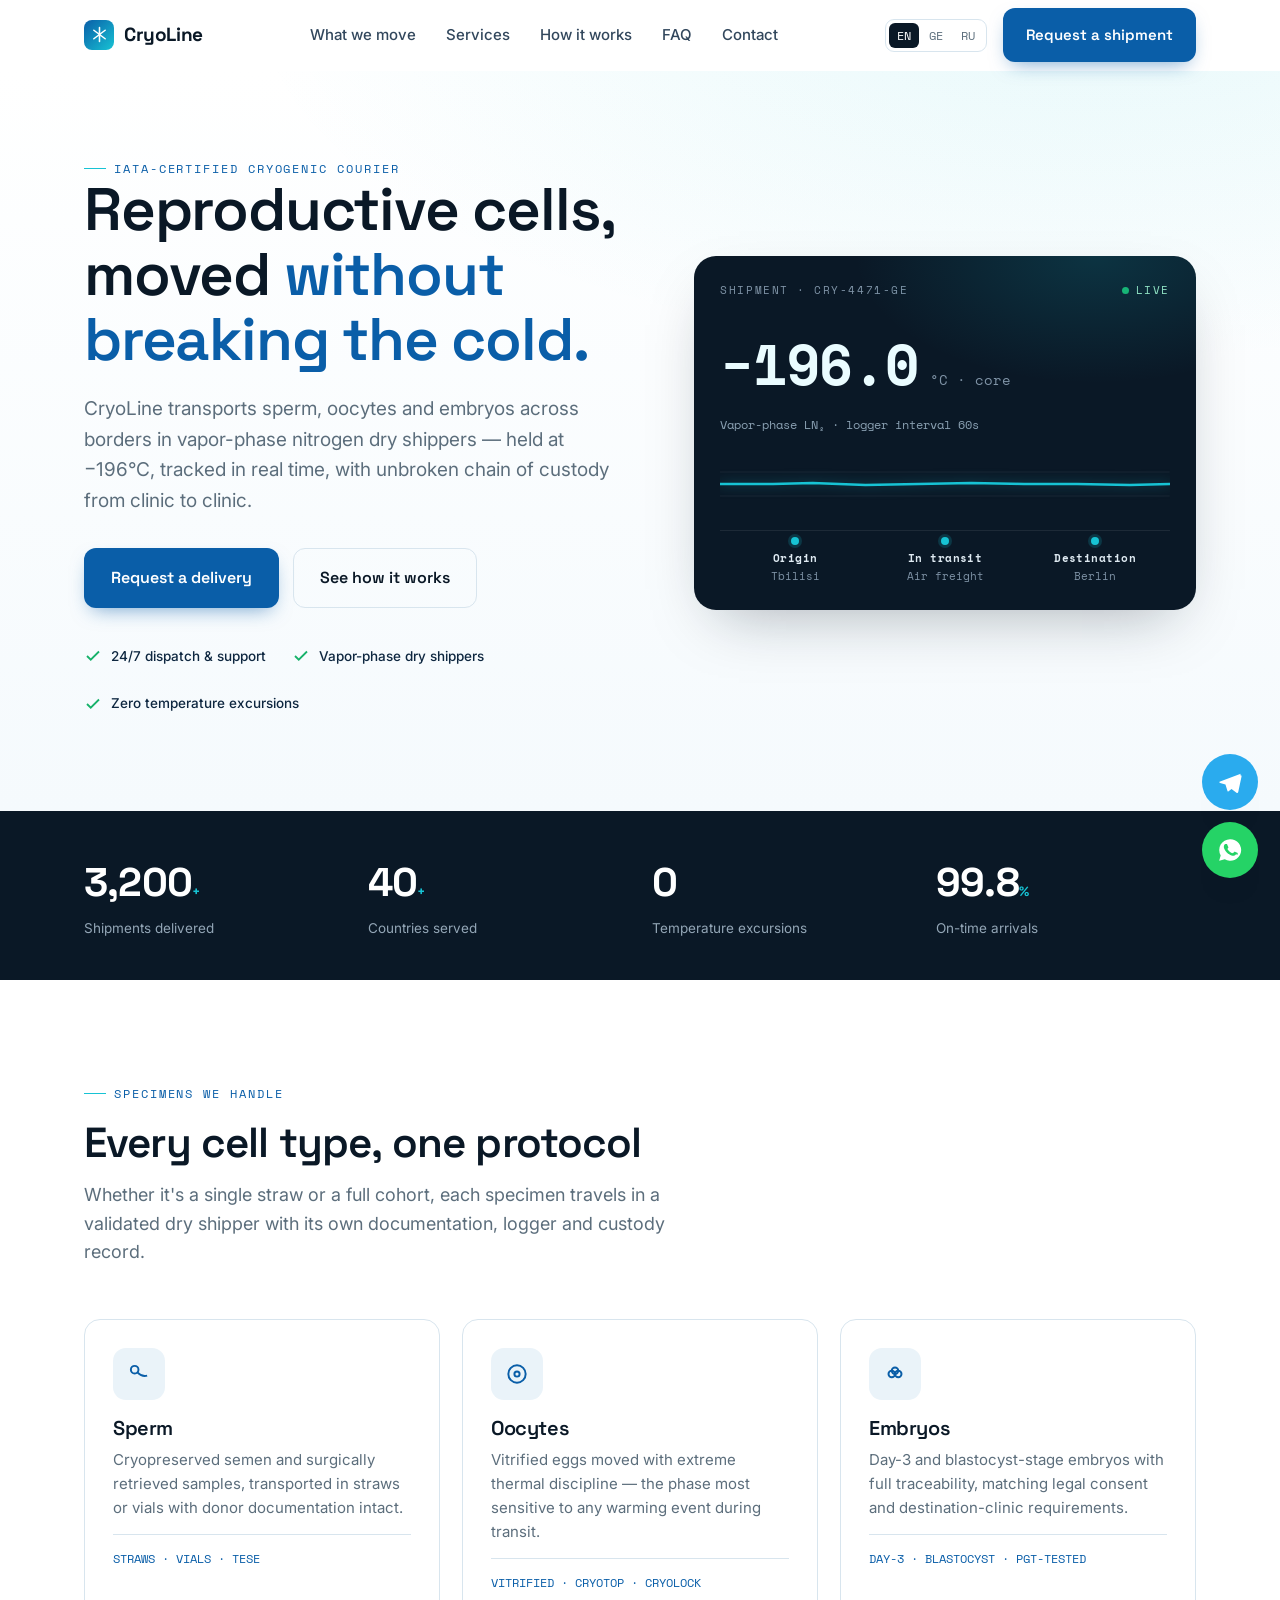
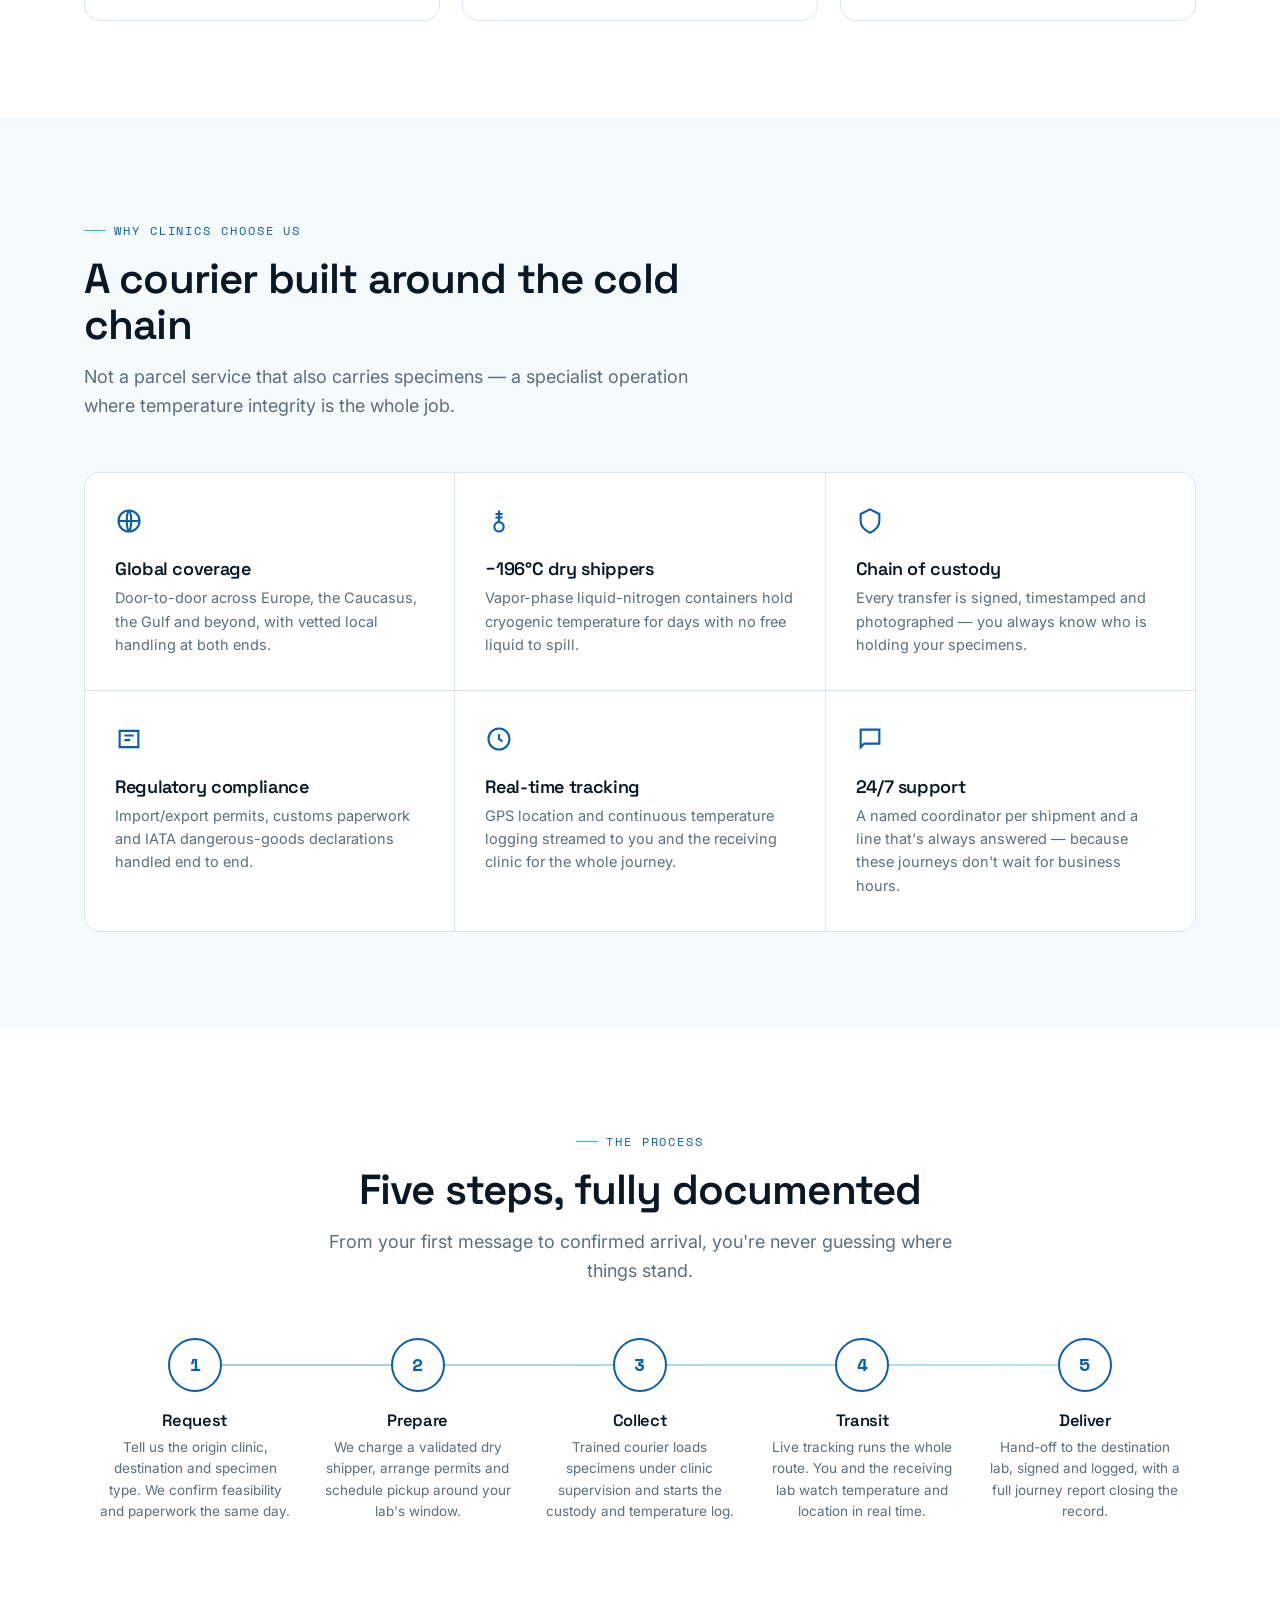
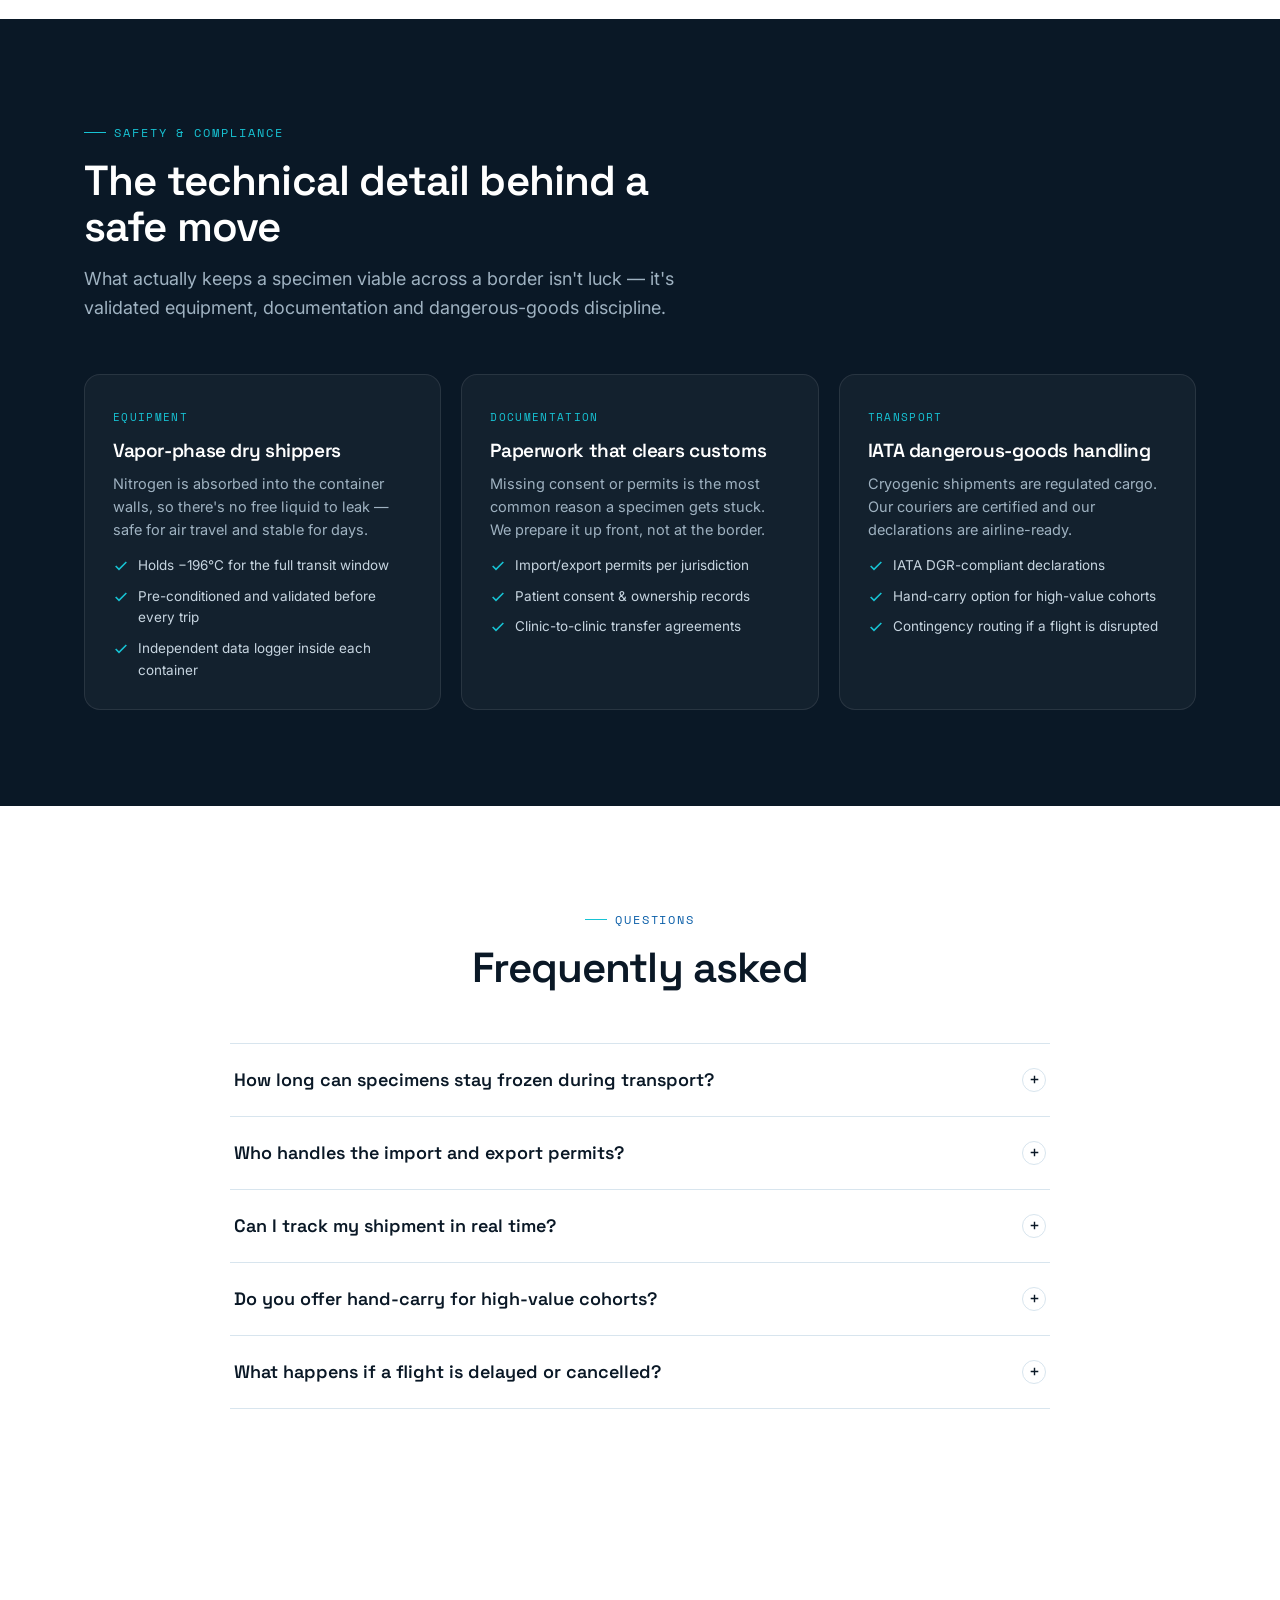
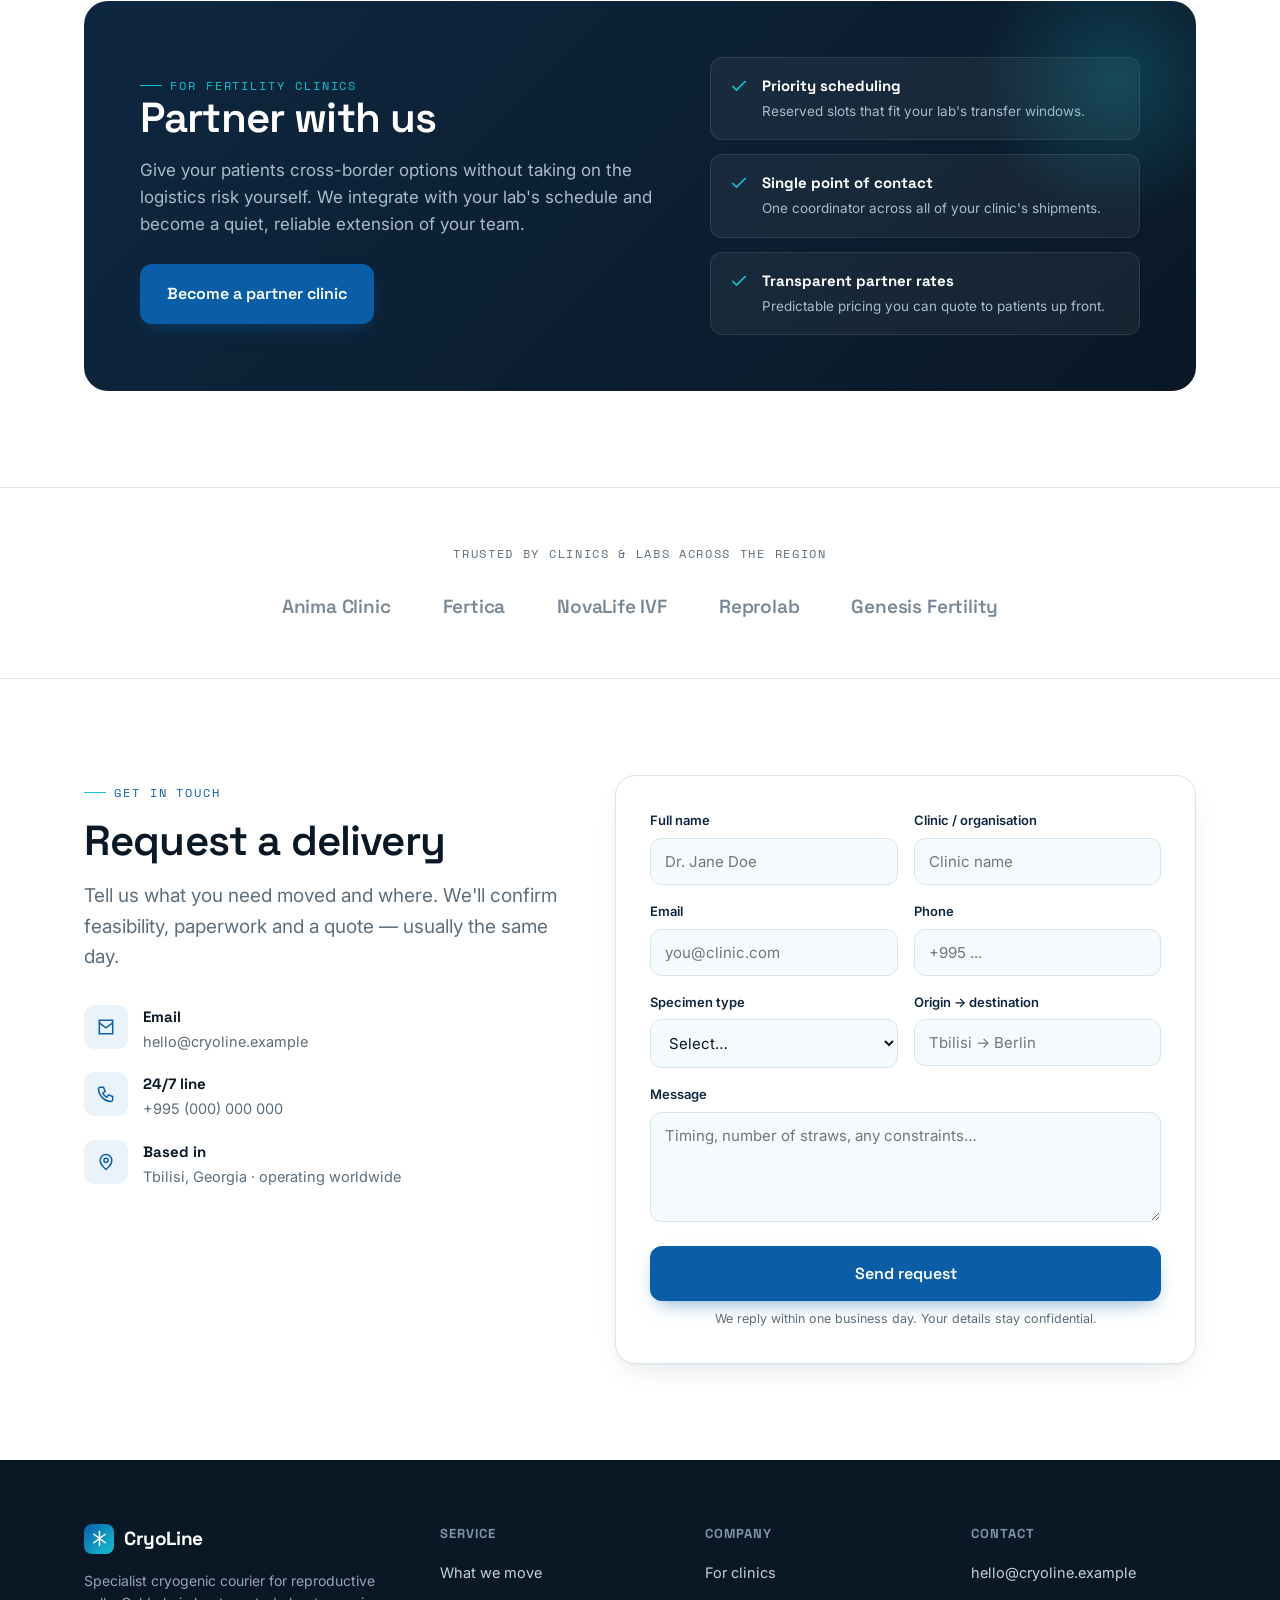
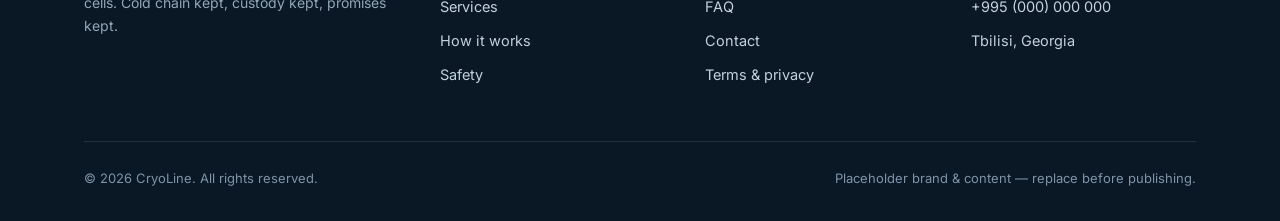
==== index.html @ e1365c73 "Initial commit — IVF Courier Web landing page" ====
<!DOCTYPE html>
<html lang="en">
<head>
<meta charset="UTF-8">
<meta name="viewport" content="width=device-width, initial-scale=1.0">
<title>CryoLine — Safe global transport of reproductive cells</title>
<meta name="description" content="Temperature-controlled, IATA-compliant courier for sperm, oocytes and embryos. −196°C dry shippers, full chain of custody, 24/7 support.">
<link rel="preconnect" href="https://fonts.googleapis.com">
<link rel="preconnect" href="https://fonts.gstatic.com" crossorigin>
<link href="https://fonts.googleapis.com/css2?family=Space+Grotesk:wght@400;500;600;700&family=Inter:wght@400;500;600&family=Space+Mono:wght@400;700&display=swap" rel="stylesheet">
<style>
  :root{
    --ink:#0A1826;
    --navy:#0E2740;
    --blue:#0A5EA8;
    --blue-600:#0a4f8f;
    --cyan:#17C3D4;
    --green:#17B26A;
    --ice:#EAF3F9;
    --ice-2:#F5FAFD;
    --line:#D8E5EE;
    --muted:#5C6E7C;
    --white:#ffffff;
    --shadow:0 1px 2px rgba(10,24,38,.04), 0 12px 32px -12px rgba(10,24,38,.14);
    --shadow-lg:0 24px 60px -24px rgba(10,24,38,.35);
    --r:16px;
    --maxw:1160px;
    --sans:'Inter',system-ui,-apple-system,sans-serif;
    --disp:'Space Grotesk',var(--sans);
    --mono:'Space Mono',ui-monospace,monospace;
  }
  *{box-sizing:border-box;margin:0;padding:0}
  html{scroll-behavior:smooth}
  @media (prefers-reduced-motion:reduce){html{scroll-behavior:auto}*{animation:none!important;transition:none!important}}
  body{font-family:var(--sans);color:var(--ink);background:var(--white);line-height:1.6;-webkit-font-smoothing:antialiased}
  a{color:inherit;text-decoration:none}
  img{max-width:100%;display:block}
  .wrap{max-width:var(--maxw);margin:0 auto;padding:0 24px}
  .section{padding:96px 0}
  .eyebrow{font-family:var(--mono);font-size:12px;letter-spacing:.16em;text-transform:uppercase;color:var(--blue);display:inline-flex;align-items:center;gap:8px}
  .eyebrow::before{content:"";width:22px;height:1px;background:var(--cyan)}
  h1,h2,h3{font-family:var(--disp);font-weight:600;line-height:1.08;letter-spacing:-.02em;color:var(--ink)}
  h2{font-size:clamp(28px,4vw,42px)}
  .lead{font-size:19px;color:var(--muted);max-width:56ch}
  .btn{display:inline-flex;align-items:center;gap:9px;font-family:var(--disp);font-weight:600;font-size:15px;padding:14px 22px;border-radius:12px;border:1px solid transparent;cursor:pointer;transition:transform .15s ease,box-shadow .2s ease,background .2s ease;white-space:nowrap}
  .btn:focus-visible{outline:3px solid var(--cyan);outline-offset:2px}
  .btn-primary{background:var(--blue);color:#fff;box-shadow:0 8px 20px -8px rgba(10,94,168,.6)}
  .btn-primary:hover{background:var(--blue-600);transform:translateY(-1px)}
  .btn-ghost{background:transparent;color:var(--ink);border-color:var(--line)}
  .btn-ghost:hover{border-color:var(--blue);color:var(--blue)}
  .btn-lg{padding:16px 26px;font-size:16px}

  /* NAV */
  header.nav{position:sticky;top:0;z-index:50;background:rgba(255,255,255,.72);backdrop-filter:blur(14px);border-bottom:1px solid transparent;transition:border-color .3s,box-shadow .3s}
  header.nav.scrolled{border-color:var(--line);box-shadow:0 6px 24px -18px rgba(10,24,38,.4)}
  .nav-inner{display:flex;align-items:center;justify-content:space-between;height:70px}
  .logo{display:flex;align-items:center;gap:10px;font-family:var(--disp);font-weight:700;font-size:19px;letter-spacing:-.02em}
  .logo .mark{width:30px;height:30px;border-radius:8px;background:linear-gradient(135deg,var(--blue),var(--cyan));display:grid;place-items:center;flex:none}
  .logo .mark svg{width:17px;height:17px}
  .nav-links{display:flex;align-items:center;gap:30px}
  .nav-links a{font-size:15px;font-weight:500;color:var(--navy);opacity:.85;transition:opacity .2s}
  .nav-links a:hover{opacity:1;color:var(--blue)}
  .nav-right{display:flex;align-items:center;gap:16px}
  .lang{display:flex;gap:2px;font-family:var(--mono);font-size:12px;border:1px solid var(--line);border-radius:9px;padding:3px;background:#fff}
  .lang button{font-family:var(--mono);font-size:12px;border:0;background:transparent;color:var(--muted);padding:4px 8px;border-radius:6px;cursor:pointer}
  .lang button.on{background:var(--ink);color:#fff}
  .burger{display:none;background:none;border:1px solid var(--line);border-radius:10px;width:42px;height:42px;cursor:pointer}
  .burger span{display:block;width:18px;height:2px;background:var(--ink);margin:3px auto;transition:.25s}

  /* HERO */
  .hero{position:relative;background:
      radial-gradient(120% 90% at 85% -10%, rgba(23,195,212,.10), transparent 55%),
      linear-gradient(180deg,#fff, var(--ice-2));overflow:hidden}
  .hero .wrap{display:grid;grid-template-columns:1.05fr .95fr;gap:56px;align-items:center;padding-top:80px;padding-bottom:96px}
  .hero h1{font-size:clamp(34px,5.2vw,60px)}
  .hero h1 em{font-style:normal;color:var(--blue);position:relative}
  .hero p.lead{margin-top:22px}
  .hero-cta{display:flex;gap:14px;margin-top:32px;flex-wrap:wrap}
  .trust{display:flex;gap:26px;margin-top:38px;flex-wrap:wrap}
  .trust .t{display:flex;align-items:center;gap:9px;font-size:13.5px;font-weight:500;color:var(--navy)}
  .trust .t svg{width:18px;height:18px;color:var(--green);flex:none}

  /* Instrument card (signature) */
  .instrument{background:var(--ink);border-radius:22px;padding:26px;color:#fff;box-shadow:var(--shadow-lg);position:relative;overflow:hidden}
  .instrument::after{content:"";position:absolute;inset:0;background:radial-gradient(80% 60% at 80% 0%,rgba(23,195,212,.16),transparent 60%);pointer-events:none}
  .inst-top{display:flex;justify-content:space-between;align-items:center;font-family:var(--mono);font-size:11px;letter-spacing:.14em;color:#7f93a6;text-transform:uppercase}
  .pill-live{display:inline-flex;align-items:center;gap:7px;color:#9fe9c4}
  .dot{width:7px;height:7px;border-radius:50%;background:var(--green);box-shadow:0 0 0 0 rgba(23,178,106,.6);animation:pulse 2s infinite}
  @keyframes pulse{0%{box-shadow:0 0 0 0 rgba(23,178,106,.55)}70%{box-shadow:0 0 0 9px rgba(23,178,106,0)}100%{box-shadow:0 0 0 0 rgba(23,178,106,0)}}
  .readout{margin:20px 0 6px;display:flex;align-items:baseline;gap:12px}
  .readout .temp{font-family:var(--mono);font-weight:700;font-size:clamp(38px,7vw,56px);letter-spacing:-.02em;color:#eafcff}
  .readout .unit{font-family:var(--mono);color:#7f93a6;font-size:14px}
  .inst-sub{font-family:var(--mono);font-size:12px;color:#8aa0b2}
  .chart{margin:18px 0 14px}
  .chart svg{width:100%;height:64px;display:block}
  .spark{fill:none;stroke:var(--cyan);stroke-width:2.5;stroke-linecap:round;stroke-linejoin:round;filter:drop-shadow(0 0 6px rgba(23,195,212,.5))}
  .spark-draw{stroke-dasharray:1000;stroke-dashoffset:1000;animation:draw 2.2s ease forwards .3s}
  @keyframes draw{to{stroke-dashoffset:0}}
  .waypts{display:flex;justify-content:space-between;border-top:1px solid rgba(255,255,255,.08);padding-top:16px;margin-top:4px}
  .waypts .wp{font-family:var(--mono);font-size:10.5px;color:#7f93a6;text-align:center;flex:1;position:relative}
  .waypts .wp b{display:block;color:#dfeaf2;font-size:11px;letter-spacing:.04em;margin-top:3px}
  .waypts .wp::before{content:"";position:absolute;top:-10px;left:50%;transform:translateX(-50%);width:8px;height:8px;border-radius:50%;background:var(--cyan);box-shadow:0 0 0 3px rgba(23,195,212,.18)}

  /* STATS strip */
  .stats{background:var(--ink);color:#fff}
  .stats .wrap{display:grid;grid-template-columns:repeat(4,1fr);gap:24px;padding:40px 24px}
  .stat b{font-family:var(--disp);font-size:clamp(28px,4vw,40px);font-weight:700;letter-spacing:-.02em;display:block}
  .stat b .u{color:var(--cyan)}
  .stat span{font-size:13.5px;color:#93a6b6}

  /* SECTION HEAD */
  .shead{max-width:640px;margin-bottom:52px}
  .shead h2{margin-top:16px}
  .shead p{margin-top:16px;color:var(--muted);font-size:18px}
  .center{margin-left:auto;margin-right:auto;text-align:center}

  /* WHAT WE MOVE */
  .move-grid{display:grid;grid-template-columns:repeat(3,1fr);gap:22px}
  .move-card{background:#fff;border:1px solid var(--line);border-radius:var(--r);padding:28px;transition:transform .2s,box-shadow .2s,border-color .2s}
  .move-card:hover{transform:translateY(-4px);box-shadow:var(--shadow);border-color:transparent}
  .move-card .ic{width:52px;height:52px;border-radius:13px;background:var(--ice);display:grid;place-items:center;margin-bottom:18px;color:var(--blue)}
  .move-card .ic svg{width:26px;height:26px}
  .move-card h3{font-size:20px;margin-bottom:8px}
  .move-card p{color:var(--muted);font-size:15px}
  .move-card .spec{font-family:var(--mono);font-size:12px;color:var(--blue);margin-top:14px;padding-top:14px;border-top:1px solid var(--line)}

  /* SERVICES */
  .services{background:var(--ice-2)}
  .svc-grid{display:grid;grid-template-columns:repeat(3,1fr);gap:1px;background:var(--line);border:1px solid var(--line);border-radius:var(--r);overflow:hidden}
  .svc{background:#fff;padding:34px 30px;transition:background .2s}
  .svc:hover{background:var(--ice-2)}
  .svc .ic{color:var(--blue);margin-bottom:16px}
  .svc .ic svg{width:28px;height:28px}
  .svc h3{font-size:18px;margin-bottom:8px}
  .svc p{color:var(--muted);font-size:14.5px}

  /* HOW IT WORKS */
  .steps{display:grid;grid-template-columns:repeat(5,1fr);gap:0;position:relative}
  .steps::before{content:"";position:absolute;top:26px;left:8%;right:8%;height:2px;background:linear-gradient(90deg,var(--blue),var(--cyan));opacity:.35}
  .step{position:relative;padding:0 14px;text-align:center}
  .step .num{width:54px;height:54px;border-radius:50%;background:#fff;border:2px solid var(--blue);color:var(--blue);font-family:var(--mono);font-weight:700;font-size:18px;display:grid;place-items:center;margin:0 auto 20px;position:relative;z-index:1}
  .step h3{font-size:16.5px;margin-bottom:7px}
  .step p{font-size:13.5px;color:var(--muted)}

  /* SAFETY (dark) */
  .safety{background:var(--ink);color:#fff}
  .safety .eyebrow{color:var(--cyan)}
  .safety .eyebrow::before{background:var(--cyan)}
  .safety h2{color:#fff}
  .safety .shead p{color:#9fb2c1}
  .safe-grid{display:grid;grid-template-columns:repeat(3,1fr);gap:20px;margin-top:8px}
  .safe-card{background:rgba(255,255,255,.04);border:1px solid rgba(255,255,255,.09);border-radius:var(--r);padding:28px}
  .safe-card .tag{font-family:var(--mono);font-size:11px;letter-spacing:.12em;color:var(--cyan);text-transform:uppercase}
  .safe-card h3{color:#fff;font-size:19px;margin:12px 0 10px}
  .safe-card p{color:#9fb2c1;font-size:14.5px}
  .safe-card ul{list-style:none;margin-top:14px;display:grid;gap:9px}
  .safe-card li{font-size:13.5px;color:#c7d5e0;display:flex;gap:9px;align-items:flex-start}
  .safe-card li svg{width:16px;height:16px;color:var(--cyan);flex:none;margin-top:3px}

  /* FAQ */
  .faq-list{max-width:820px;margin:0 auto;border-top:1px solid var(--line)}
  .faq-item{border-bottom:1px solid var(--line)}
  .faq-q{width:100%;text-align:left;background:none;border:0;cursor:pointer;padding:24px 4px;display:flex;justify-content:space-between;align-items:center;gap:20px;font-family:var(--disp);font-weight:600;font-size:18px;color:var(--ink)}
  .faq-q:focus-visible{outline:2px solid var(--cyan);outline-offset:2px;border-radius:6px}
  .faq-q .chev{flex:none;width:24px;height:24px;border-radius:50%;border:1px solid var(--line);display:grid;place-items:center;transition:transform .25s,background .2s,border-color .2s}
  .faq-item.open .chev{transform:rotate(45deg);background:var(--blue);border-color:var(--blue);color:#fff}
  .faq-q .chev svg{width:13px;height:13px}
  .faq-a{max-height:0;overflow:hidden;transition:max-height .3s ease}
  .faq-a p{padding:0 4px 24px;color:var(--muted);font-size:15.5px;max-width:70ch}

  /* PARTNER */
  .partner{background:linear-gradient(135deg,var(--navy),var(--ink));color:#fff;border-radius:24px;padding:56px;display:grid;grid-template-columns:1.1fr .9fr;gap:44px;align-items:center;position:relative;overflow:hidden}
  .partner::before{content:"";position:absolute;right:-60px;top:-60px;width:280px;height:280px;border-radius:50%;background:radial-gradient(circle,rgba(23,195,212,.22),transparent 70%)}
  .partner h2{color:#fff}
  .partner p{color:#a9bccb;margin-top:16px;font-size:17px}
  .partner-list{display:grid;gap:14px}
  .partner-list .pl{display:flex;gap:13px;align-items:flex-start;background:rgba(255,255,255,.05);border:1px solid rgba(255,255,255,.09);border-radius:12px;padding:16px 18px}
  .partner-list .pl svg{width:20px;height:20px;color:var(--cyan);flex:none;margin-top:2px}
  .partner-list .pl b{display:block;font-family:var(--disp);font-size:15px}
  .partner-list .pl span{font-size:13.5px;color:#a9bccb}

  /* LOGOS */
  .logos{padding:56px 0;border-top:1px solid var(--line);border-bottom:1px solid var(--line)}
  .logos p{text-align:center;font-family:var(--mono);font-size:12px;letter-spacing:.14em;text-transform:uppercase;color:var(--muted);margin-bottom:28px}
  .logo-row{display:flex;justify-content:center;align-items:center;gap:52px;flex-wrap:wrap;opacity:.55}
  .logo-row span{font-family:var(--disp);font-weight:600;font-size:19px;color:var(--navy);letter-spacing:-.01em}

  /* CONTACT */
  .contact-grid{display:grid;grid-template-columns:.9fr 1.1fr;gap:56px;align-items:start}
  .contact-info h2{margin:16px 0 18px}
  .contact-info .lead{margin-bottom:32px}
  .cinfo{display:grid;gap:18px}
  .cinfo .ci{display:flex;gap:15px;align-items:flex-start}
  .cinfo .ci .ic{width:44px;height:44px;border-radius:11px;background:var(--ice);display:grid;place-items:center;color:var(--blue);flex:none}
  .cinfo .ci .ic svg{width:20px;height:20px}
  .cinfo .ci b{font-family:var(--disp);font-size:15px;display:block}
  .cinfo .ci span{color:var(--muted);font-size:14.5px}
  form.card{background:#fff;border:1px solid var(--line);border-radius:20px;padding:34px;box-shadow:var(--shadow)}
  .frow{display:grid;grid-template-columns:1fr 1fr;gap:16px}
  .field{margin-bottom:16px}
  .field label{font-size:13px;font-weight:600;color:var(--navy);display:block;margin-bottom:7px}
  .field input,.field select,.field textarea{width:100%;font-family:var(--sans);font-size:15px;padding:13px 14px;border:1px solid var(--line);border-radius:11px;background:var(--ice-2);color:var(--ink);transition:border-color .2s,box-shadow .2s}
  .field input:focus,.field select:focus,.field textarea:focus{outline:none;border-color:var(--blue);box-shadow:0 0 0 3px rgba(10,94,168,.12);background:#fff}
  .field textarea{resize:vertical;min-height:110px}
  .form-note{font-size:12.5px;color:var(--muted);margin-top:8px;text-align:center}
  .form-ok{display:none;text-align:center;padding:16px;background:rgba(23,178,106,.08);border:1px solid rgba(23,178,106,.3);border-radius:12px;color:#0f7a48;font-weight:500;font-size:14.5px;margin-top:8px}

  /* FOOTER */
  footer{background:var(--ink);color:#fff;padding:64px 0 32px}
  .foot-top{display:grid;grid-template-columns:1.4fr 1fr 1fr 1fr;gap:40px;padding-bottom:44px;border-bottom:1px solid rgba(255,255,255,.1)}
  .foot-brand .logo{color:#fff;margin-bottom:16px}
  .foot-brand p{color:#93a6b6;font-size:14px;max-width:34ch}
  .foot-col h4{font-family:var(--disp);font-size:13px;letter-spacing:.08em;text-transform:uppercase;color:#7f93a6;margin-bottom:16px}
  .foot-col a{display:block;color:#c2d1dc;font-size:14.5px;margin-bottom:11px;transition:color .2s}
  .foot-col a:hover{color:var(--cyan)}
  .foot-bot{display:flex;justify-content:space-between;align-items:center;padding-top:26px;font-size:13px;color:#7f93a6;flex-wrap:wrap;gap:12px}

  /* FLOAT CHAT */
  .float-chat{position:fixed;right:22px;bottom:22px;z-index:60;display:flex;flex-direction:column;gap:12px;align-items:flex-end}
  .fc-btn{width:56px;height:56px;border-radius:50%;display:grid;place-items:center;box-shadow:var(--shadow-lg);cursor:pointer;border:0;transition:transform .2s}
  .fc-btn:hover{transform:scale(1.08)}
  .fc-btn svg{width:26px;height:26px;color:#fff}
  .fc-wa{background:#25D366}
  .fc-tg{background:#2AABEE}

  /* reveal */
  .reveal{opacity:0;transform:translateY(22px);transition:opacity .6s ease,transform .6s ease}
  .reveal.in{opacity:1;transform:none}

  /* RESPONSIVE */
  @media(max-width:960px){
    .hero .wrap{grid-template-columns:1fr;gap:40px;padding-top:56px}
    .instrument{max-width:460px}
    .stats .wrap{grid-template-columns:1fr 1fr;gap:32px 20px}
    .move-grid,.svc-grid{grid-template-columns:1fr 1fr}
    .steps{grid-template-columns:1fr 1fr;gap:36px 20px}
    .steps::before{display:none}
    .safe-grid{grid-template-columns:1fr}
    .partner{grid-template-columns:1fr;padding:40px 30px}
    .contact-grid{grid-template-columns:1fr;gap:40px}
    .foot-top{grid-template-columns:1fr 1fr;gap:32px}
  }
  @media(max-width:640px){
    .section{padding:64px 0}
    .nav-links{display:none}
    .nav-right .lang{display:none}
    .burger{display:block}
    .nav-links.mobile-open{display:flex;position:absolute;top:70px;left:0;right:0;flex-direction:column;background:#fff;padding:20px 24px;gap:18px;border-bottom:1px solid var(--line);box-shadow:var(--shadow)}
    .move-grid,.svc-grid,.steps{grid-template-columns:1fr}
    .svc-grid{gap:1px}
    .frow{grid-template-columns:1fr}
    .foot-top{grid-template-columns:1fr}
    .partner{padding:32px 22px}
  }
</style>
</head>
<body>

<!-- NAV -->
<header class="nav" id="nav">
  <div class="wrap nav-inner">
    <a href="#" class="logo">
      <span class="mark"><svg viewBox="0 0 24 24" fill="none" stroke="#fff" stroke-width="2.2" stroke-linecap="round"><path d="M12 2v20M4 6l16 12M20 6L4 18"/></svg></span>
      CryoLine
    </a>
    <nav class="nav-links" id="navlinks">
      <a href="#move">What we move</a>
      <a href="#services">Services</a>
      <a href="#how">How it works</a>
      <a href="#faq">FAQ</a>
      <a href="#contact">Contact</a>
    </nav>
    <div class="nav-right">
      <div class="lang">
        <button class="on">EN</button><button>GE</button><button>RU</button>
      </div>
      <a href="#contact" class="btn btn-primary">Request a shipment</a>
      <button class="burger" id="burger" aria-label="Menu"><span></span><span></span><span></span></button>
    </div>
  </div>
</header>

<!-- HERO -->
<section class="hero">
  <div class="wrap">
    <div class="hero-copy">
      <span class="eyebrow">IATA-certified cryogenic courier</span>
      <h1>Reproductive cells, moved <em>without breaking the cold.</em></h1>
      <p class="lead">CryoLine transports sperm, oocytes and embryos across borders in vapor-phase nitrogen dry shippers — held at −196°C, tracked in real time, with unbroken chain of custody from clinic to clinic.</p>
      <div class="hero-cta">
        <a href="#contact" class="btn btn-primary btn-lg">Request a delivery</a>
        <a href="#how" class="btn btn-ghost btn-lg">See how it works</a>
      </div>
      <div class="trust">
        <div class="t"><svg viewBox="0 0 24 24" fill="none" stroke="currentColor" stroke-width="2.4"><path d="M20 6 9 17l-5-5"/></svg> 24/7 dispatch &amp; support</div>
        <div class="t"><svg viewBox="0 0 24 24" fill="none" stroke="currentColor" stroke-width="2.4"><path d="M20 6 9 17l-5-5"/></svg> Vapor-phase dry shippers</div>
        <div class="t"><svg viewBox="0 0 24 24" fill="none" stroke="currentColor" stroke-width="2.4"><path d="M20 6 9 17l-5-5"/></svg> Zero temperature excursions</div>
      </div>
    </div>

    <!-- SIGNATURE: live temperature instrument -->
    <div class="instrument" aria-label="Live shipment temperature readout">
      <div class="inst-top">
        <span>Shipment&nbsp;·&nbsp;CRY-4471-GE</span>
        <span class="pill-live"><span class="dot"></span>LIVE</span>
      </div>
      <div class="readout">
        <span class="temp">−196.0</span><span class="unit">°C · core</span>
      </div>
      <div class="inst-sub">Vapor-phase LN₂ · logger interval 60s</div>
      <div class="chart">
        <svg viewBox="0 0 340 64" preserveAspectRatio="none" aria-hidden="true">
          <line x1="0" y1="20" x2="340" y2="20" stroke="rgba(255,255,255,.06)"/>
          <line x1="0" y1="44" x2="340" y2="44" stroke="rgba(255,255,255,.06)"/>
          <path class="spark spark-draw" d="M0,32 L40,32 L70,31 L110,33 L150,32 L190,31 L230,32 L270,32 L310,33 L340,32"/>
        </svg>
      </div>
      <div class="waypts">
        <div class="wp"><b>Origin</b>Tbilisi</div>
        <div class="wp"><b>In transit</b>Air freight</div>
        <div class="wp"><b>Destination</b>Berlin</div>
      </div>
    </div>
  </div>
</section>

<!-- STATS -->
<section class="stats">
  <div class="wrap">
    <div class="stat"><b>3,200<span class="u">+</span></b><span>Shipments delivered</span></div>
    <div class="stat"><b>40<span class="u">+</span></b><span>Countries served</span></div>
    <div class="stat"><b>0</b><span>Temperature excursions</span></div>
    <div class="stat"><b>99.8<span class="u">%</span></b><span>On-time arrivals</span></div>
  </div>
</section>

<!-- WHAT WE MOVE -->
<section class="section" id="move">
  <div class="wrap">
    <div class="shead reveal">
      <span class="eyebrow">Specimens we handle</span>
      <h2>Every cell type, one protocol</h2>
      <p>Whether it's a single straw or a full cohort, each specimen travels in a validated dry shipper with its own documentation, logger and custody record.</p>
    </div>
    <div class="move-grid">
      <div class="move-card reveal">
        <div class="ic"><svg viewBox="0 0 24 24" fill="none" stroke="currentColor" stroke-width="1.8"><circle cx="8" cy="8" r="3.5"/><path d="M10.5 10.5c3 3 6 4 9 3"/></svg></div>
        <h3>Sperm</h3>
        <p>Cryopreserved semen and surgically retrieved samples, transported in straws or vials with donor documentation intact.</p>
        <div class="spec">STRAWS · VIALS · TESE</div>
      </div>
      <div class="move-card reveal">
        <div class="ic"><svg viewBox="0 0 24 24" fill="none" stroke="currentColor" stroke-width="1.8"><circle cx="12" cy="12" r="8"/><circle cx="12" cy="12" r="2.4"/></svg></div>
        <h3>Oocytes</h3>
        <p>Vitrified eggs moved with extreme thermal discipline — the phase most sensitive to any warming event during transit.</p>
        <div class="spec">VITRIFIED · CRYOTOP · CRYOLOCK</div>
      </div>
      <div class="move-card reveal">
        <div class="ic"><svg viewBox="0 0 24 24" fill="none" stroke="currentColor" stroke-width="1.8"><circle cx="9" cy="12" r="3"/><circle cx="15" cy="12" r="3"/><circle cx="12" cy="9" r="3"/></svg></div>
        <h3>Embryos</h3>
        <p>Day-3 and blastocyst-stage embryos with full traceability, matching legal consent and destination-clinic requirements.</p>
        <div class="spec">DAY-3 · BLASTOCYST · PGT-TESTED</div>
      </div>
    </div>
  </div>
</section>

<!-- SERVICES -->
<section class="section services" id="services">
  <div class="wrap">
    <div class="shead reveal">
      <span class="eyebrow">Why clinics choose us</span>
      <h2>A courier built around the cold chain</h2>
      <p>Not a parcel service that also carries specimens — a specialist operation where temperature integrity is the whole job.</p>
    </div>
    <div class="svc-grid">
      <div class="svc reveal">
        <div class="ic"><svg viewBox="0 0 24 24" fill="none" stroke="currentColor" stroke-width="1.8"><circle cx="12" cy="12" r="9"/><path d="M3 12h18M12 3c2.5 2.5 2.5 15 0 18M12 3c-2.5 2.5-2.5 15 0 18"/></svg></div>
        <h3>Global coverage</h3>
        <p>Door-to-door across Europe, the Caucasus, the Gulf and beyond, with vetted local handling at both ends.</p>
      </div>
      <div class="svc reveal">
        <div class="ic"><svg viewBox="0 0 24 24" fill="none" stroke="currentColor" stroke-width="1.8"><path d="M12 3v10"/><circle cx="12" cy="17" r="4"/><path d="M9 6h6M9 9h6"/></svg></div>
        <h3>−196°C dry shippers</h3>
        <p>Vapor-phase liquid-nitrogen containers hold cryogenic temperature for days with no free liquid to spill.</p>
      </div>
      <div class="svc reveal">
        <div class="ic"><svg viewBox="0 0 24 24" fill="none" stroke="currentColor" stroke-width="1.8"><path d="M12 2 4 6v6c0 5 3.5 8 8 10 4.5-2 8-5 8-10V6z"/></svg></div>
        <h3>Chain of custody</h3>
        <p>Every transfer is signed, timestamped and photographed — you always know who is holding your specimens.</p>
      </div>
      <div class="svc reveal">
        <div class="ic"><svg viewBox="0 0 24 24" fill="none" stroke="currentColor" stroke-width="1.8"><path d="M4 5h16v14H4z"/><path d="M8 9h8M8 13h5"/></svg></div>
        <h3>Regulatory compliance</h3>
        <p>Import/export permits, customs paperwork and IATA dangerous-goods declarations handled end to end.</p>
      </div>
      <div class="svc reveal">
        <div class="ic"><svg viewBox="0 0 24 24" fill="none" stroke="currentColor" stroke-width="1.8"><path d="M12 8v4l3 2"/><circle cx="12" cy="12" r="9"/></svg></div>
        <h3>Real-time tracking</h3>
        <p>GPS location and continuous temperature logging streamed to you and the receiving clinic for the whole journey.</p>
      </div>
      <div class="svc reveal">
        <div class="ic"><svg viewBox="0 0 24 24" fill="none" stroke="currentColor" stroke-width="1.8"><path d="M4 4h16v12H7l-3 3z"/><path d="M8 10h.01M12 10h.01M16 10h.01"/></svg></div>
        <h3>24/7 support</h3>
        <p>A named coordinator per shipment and a line that's always answered — because these journeys don't wait for business hours.</p>
      </div>
    </div>
  </div>
</section>

<!-- HOW IT WORKS -->
<section class="section" id="how">
  <div class="wrap">
    <div class="shead center reveal">
      <span class="eyebrow">The process</span>
      <h2>Five steps, fully documented</h2>
      <p style="margin-left:auto;margin-right:auto">From your first message to confirmed arrival, you're never guessing where things stand.</p>
    </div>
    <div class="steps">
      <div class="step reveal"><div class="num">1</div><h3>Request</h3><p>Tell us the origin clinic, destination and specimen type. We confirm feasibility and paperwork the same day.</p></div>
      <div class="step reveal"><div class="num">2</div><h3>Prepare</h3><p>We charge a validated dry shipper, arrange permits and schedule pickup around your lab's window.</p></div>
      <div class="step reveal"><div class="num">3</div><h3>Collect</h3><p>Trained courier loads specimens under clinic supervision and starts the custody and temperature log.</p></div>
      <div class="step reveal"><div class="num">4</div><h3>Transit</h3><p>Live tracking runs the whole route. You and the receiving lab watch temperature and location in real time.</p></div>
      <div class="step reveal"><div class="num">5</div><h3>Deliver</h3><p>Hand-off to the destination lab, signed and logged, with a full journey report closing the record.</p></div>
    </div>
  </div>
</section>

<!-- SAFETY (dark) -->
<section class="section safety" id="safety">
  <div class="wrap">
    <div class="shead reveal">
      <span class="eyebrow">Safety &amp; compliance</span>
      <h2>The technical detail behind a safe move</h2>
      <p>What actually keeps a specimen viable across a border isn't luck — it's validated equipment, documentation and dangerous-goods discipline.</p>
    </div>
    <div class="safe-grid">
      <div class="safe-card reveal">
        <span class="tag">Equipment</span>
        <h3>Vapor-phase dry shippers</h3>
        <p>Nitrogen is absorbed into the container walls, so there's no free liquid to leak — safe for air travel and stable for days.</p>
        <ul>
          <li><svg viewBox="0 0 24 24" fill="none" stroke="currentColor" stroke-width="2.4"><path d="M20 6 9 17l-5-5"/></svg>Holds −196°C for the full transit window</li>
          <li><svg viewBox="0 0 24 24" fill="none" stroke="currentColor" stroke-width="2.4"><path d="M20 6 9 17l-5-5"/></svg>Pre-conditioned and validated before every trip</li>
          <li><svg viewBox="0 0 24 24" fill="none" stroke="currentColor" stroke-width="2.4"><path d="M20 6 9 17l-5-5"/></svg>Independent data logger inside each container</li>
        </ul>
      </div>
      <div class="safe-card reveal">
        <span class="tag">Documentation</span>
        <h3>Paperwork that clears customs</h3>
        <p>Missing consent or permits is the most common reason a specimen gets stuck. We prepare it up front, not at the border.</p>
        <ul>
          <li><svg viewBox="0 0 24 24" fill="none" stroke="currentColor" stroke-width="2.4"><path d="M20 6 9 17l-5-5"/></svg>Import/export permits per jurisdiction</li>
          <li><svg viewBox="0 0 24 24" fill="none" stroke="currentColor" stroke-width="2.4"><path d="M20 6 9 17l-5-5"/></svg>Patient consent &amp; ownership records</li>
          <li><svg viewBox="0 0 24 24" fill="none" stroke="currentColor" stroke-width="2.4"><path d="M20 6 9 17l-5-5"/></svg>Clinic-to-clinic transfer agreements</li>
        </ul>
      </div>
      <div class="safe-card reveal">
        <span class="tag">Transport</span>
        <h3>IATA dangerous-goods handling</h3>
        <p>Cryogenic shipments are regulated cargo. Our couriers are certified and our declarations are airline-ready.</p>
        <ul>
          <li><svg viewBox="0 0 24 24" fill="none" stroke="currentColor" stroke-width="2.4"><path d="M20 6 9 17l-5-5"/></svg>IATA DGR-compliant declarations</li>
          <li><svg viewBox="0 0 24 24" fill="none" stroke="currentColor" stroke-width="2.4"><path d="M20 6 9 17l-5-5"/></svg>Hand-carry option for high-value cohorts</li>
          <li><svg viewBox="0 0 24 24" fill="none" stroke="currentColor" stroke-width="2.4"><path d="M20 6 9 17l-5-5"/></svg>Contingency routing if a flight is disrupted</li>
        </ul>
      </div>
    </div>
  </div>
</section>

<!-- FAQ -->
<section class="section" id="faq">
  <div class="wrap">
    <div class="shead center reveal">
      <span class="eyebrow">Questions</span>
      <h2>Frequently asked</h2>
    </div>
    <div class="faq-list">
      <div class="faq-item">
        <button class="faq-q" aria-expanded="false">How long can specimens stay frozen during transport?<span class="chev"><svg viewBox="0 0 24 24" fill="none" stroke="currentColor" stroke-width="2.6"><path d="M12 5v14M5 12h14"/></svg></span></button>
        <div class="faq-a"><p>Our validated dry shippers hold −196°C for several days of static hold time — far longer than any normal door-to-door route needs. Each container is charged and tested before dispatch, and a logger confirms the temperature never rose.</p></div>
      </div>
      <div class="faq-item">
        <button class="faq-q" aria-expanded="false">Who handles the import and export permits?<span class="chev"><svg viewBox="0 0 24 24" fill="none" stroke="currentColor" stroke-width="2.6"><path d="M12 5v14M5 12h14"/></svg></span></button>
        <div class="faq-a"><p>We do. Once you share the origin and destination clinics, we identify what each jurisdiction requires and prepare the permits, customs paperwork and IATA declarations. You supply patient consent and ownership documents; we assemble the rest.</p></div>
      </div>
      <div class="faq-item">
        <button class="faq-q" aria-expanded="false">Can I track my shipment in real time?<span class="chev"><svg viewBox="0 0 24 24" fill="none" stroke="currentColor" stroke-width="2.6"><path d="M12 5v14M5 12h14"/></svg></span></button>
        <div class="faq-a"><p>Yes. Every shipment streams GPS location and continuous temperature data to you and the receiving clinic. You'll also get a named coordinator and a full journey report on delivery.</p></div>
      </div>
      <div class="faq-item">
        <button class="faq-q" aria-expanded="false">Do you offer hand-carry for high-value cohorts?<span class="chev"><svg viewBox="0 0 24 24" fill="none" stroke="currentColor" stroke-width="2.6"><path d="M12 5v14M5 12h14"/></svg></span></button>
        <div class="faq-a"><p>For irreplaceable specimens, a certified courier can accompany the shipper cabin-side for the entire journey, keeping it under direct supervision from pickup to hand-off.</p></div>
      </div>
      <div class="faq-item">
        <button class="faq-q" aria-expanded="false">What happens if a flight is delayed or cancelled?<span class="chev"><svg viewBox="0 0 24 24" fill="none" stroke="currentColor" stroke-width="2.6"><path d="M12 5v14M5 12h14"/></svg></span></button>
        <div class="faq-a"><p>The dry shipper's hold time gives a wide safety margin, and our coordinators actively re-route around disruptions. If needed, we recharge or swap the container before the hold window is at risk — you're informed at every step.</p></div>
      </div>
    </div>
  </div>
</section>

<!-- PARTNER -->
<section class="section" id="partner">
  <div class="wrap">
    <div class="partner reveal">
      <div>
        <span class="eyebrow" style="color:var(--cyan)">For fertility clinics</span>
        <h2>Partner with us</h2>
        <p>Give your patients cross-border options without taking on the logistics risk yourself. We integrate with your lab's schedule and become a quiet, reliable extension of your team.</p>
        <a href="#contact" class="btn btn-primary btn-lg" style="margin-top:26px">Become a partner clinic</a>
      </div>
      <div class="partner-list">
        <div class="pl"><svg viewBox="0 0 24 24" fill="none" stroke="currentColor" stroke-width="2"><path d="M20 6 9 17l-5-5"/></svg><div><b>Priority scheduling</b><span>Reserved slots that fit your lab's transfer windows.</span></div></div>
        <div class="pl"><svg viewBox="0 0 24 24" fill="none" stroke="currentColor" stroke-width="2"><path d="M20 6 9 17l-5-5"/></svg><div><b>Single point of contact</b><span>One coordinator across all of your clinic's shipments.</span></div></div>
        <div class="pl"><svg viewBox="0 0 24 24" fill="none" stroke="currentColor" stroke-width="2"><path d="M20 6 9 17l-5-5"/></svg><div><b>Transparent partner rates</b><span>Predictable pricing you can quote to patients up front.</span></div></div>
      </div>
    </div>
  </div>
</section>

<!-- LOGOS -->
<section class="logos">
  <div class="wrap">
    <p>Trusted by clinics &amp; labs across the region</p>
    <div class="logo-row">
      <span>Anima Clinic</span><span>Fertica</span><span>NovaLife IVF</span><span>Reprolab</span><span>Genesis Fertility</span>
    </div>
  </div>
</section>

<!-- CONTACT -->
<section class="section" id="contact">
  <div class="wrap contact-grid">
    <div class="contact-info reveal">
      <span class="eyebrow">Get in touch</span>
      <h2>Request a delivery</h2>
      <p class="lead">Tell us what you need moved and where. We'll confirm feasibility, paperwork and a quote — usually the same day.</p>
      <div class="cinfo">
        <div class="ci"><div class="ic"><svg viewBox="0 0 24 24" fill="none" stroke="currentColor" stroke-width="1.8"><path d="M4 4h16v16H4z"/><path d="m4 7 8 6 8-6"/></svg></div><div><b>Email</b><span>hello@cryoline.example</span></div></div>
        <div class="ci"><div class="ic"><svg viewBox="0 0 24 24" fill="none" stroke="currentColor" stroke-width="1.8"><path d="M5 4h4l2 5-3 2a12 12 0 0 0 5 5l2-3 5 2v4a2 2 0 0 1-2 2A16 16 0 0 1 3 6a2 2 0 0 1 2-2z"/></svg></div><div><b>24/7 line</b><span>+995 (000) 000 000</span></div></div>
        <div class="ci"><div class="ic"><svg viewBox="0 0 24 24" fill="none" stroke="currentColor" stroke-width="1.8"><path d="M12 21s-7-6-7-11a7 7 0 0 1 14 0c0 5-7 11-7 11z"/><circle cx="12" cy="10" r="2.5"/></svg></div><div><b>Based in</b><span>Tbilisi, Georgia · operating worldwide</span></div></div>
      </div>
    </div>

    <form class="card reveal" id="leadForm" novalidate>
      <div class="frow">
        <div class="field"><label for="name">Full name</label><input id="name" name="name" type="text" placeholder="Dr. Jane Doe" required></div>
        <div class="field"><label for="clinic">Clinic / organisation</label><input id="clinic" name="clinic" type="text" placeholder="Clinic name"></div>
      </div>
      <div class="frow">
        <div class="field"><label for="email">Email</label><input id="email" name="email" type="email" placeholder="you@clinic.com" required></div>
        <div class="field"><label for="phone">Phone</label><input id="phone" name="phone" type="tel" placeholder="+995 ..."></div>
      </div>
      <div class="frow">
        <div class="field"><label for="spec">Specimen type</label>
          <select id="spec" name="spec"><option value="">Select…</option><option>Sperm</option><option>Oocytes</option><option>Embryos</option><option>Multiple / other</option></select>
        </div>
        <div class="field"><label for="route">Origin → destination</label><input id="route" name="route" type="text" placeholder="Tbilisi → Berlin"></div>
      </div>
      <div class="field"><label for="msg">Message</label><textarea id="msg" name="msg" placeholder="Timing, number of straws, any constraints…"></textarea></div>
      <button type="submit" class="btn btn-primary btn-lg" style="width:100%;justify-content:center">Send request</button>
      <p class="form-note">We reply within one business day. Your details stay confidential.</p>
      <div class="form-ok" id="formOk">Thanks — your request is in. We'll be in touch within one business day.</div>
    </form>
  </div>
</section>

<!-- FOOTER -->
<footer>
  <div class="wrap">
    <div class="foot-top">
      <div class="foot-brand">
        <a href="#" class="logo"><span class="mark"><svg viewBox="0 0 24 24" fill="none" stroke="#fff" stroke-width="2.2" stroke-linecap="round"><path d="M12 2v20M4 6l16 12M20 6L4 18"/></svg></span>CryoLine</a>
        <p>Specialist cryogenic courier for reproductive cells. Cold chain kept, custody kept, promises kept.</p>
      </div>
      <div class="foot-col">
        <h4>Service</h4>
        <a href="#move">What we move</a><a href="#services">Services</a><a href="#how">How it works</a><a href="#safety">Safety</a>
      </div>
      <div class="foot-col">
        <h4>Company</h4>
        <a href="#partner">For clinics</a><a href="#faq">FAQ</a><a href="#contact">Contact</a><a href="#">Terms &amp; privacy</a>
      </div>
      <div class="foot-col">
        <h4>Contact</h4>
        <a href="mailto:hello@cryoline.example">hello@cryoline.example</a><a href="#">+995 (000) 000 000</a><a href="#">Tbilisi, Georgia</a>
      </div>
    </div>
    <div class="foot-bot">
      <span>© 2026 CryoLine. All rights reserved.</span>
      <span>Placeholder brand &amp; content — replace before publishing.</span>
    </div>
  </div>
</footer>

<!-- FLOAT CHAT -->
<div class="float-chat">
  <button class="fc-btn fc-tg" aria-label="Chat on Telegram"><svg viewBox="0 0 24 24" fill="currentColor"><path d="M21.9 4.3 2.9 11.6c-1.1.4-1.1 1 0 1.3l4.9 1.5 1.9 5.9c.2.6.5.7 1 .3l2.7-2.1 4.6 3.4c.8.4 1.4.2 1.6-.7l3-14c.3-1.1-.4-1.6-1.2-1.2z"/></svg></button>
  <button class="fc-btn fc-wa" aria-label="Chat on WhatsApp"><svg viewBox="0 0 24 24" fill="currentColor"><path d="M12 2a10 10 0 0 0-8.6 15L2 22l5.2-1.4A10 10 0 1 0 12 2zm5.5 14c-.2.6-1.3 1.2-1.8 1.2-.5.1-1 .2-3.4-.7-2.9-1.2-4.7-4.1-4.8-4.3-.2-.2-1.2-1.6-1.2-3s.7-2.1 1-2.4c.3-.3.6-.3.8-.3h.6c.2 0 .5-.1.7.5l1 2.3c.1.2.1.4 0 .6l-.5.6c-.2.2-.3.4-.1.7.2.3.9 1.5 2 2.4 1.4 1.2 2.5 1.3 2.8 1.3.2 0 .4-.1.6-.3l.7-.9c.2-.2.4-.2.6-.1l2.2 1c.2.1.4.2.4.3.1.2.1.9-.1 1.5z"/></svg></button>
</div>

<script>
(function(){
  // sticky nav shadow
  var nav=document.getElementById('nav');
  var onScroll=function(){nav.classList.toggle('scrolled',window.scrollY>8);};
  onScroll();window.addEventListener('scroll',onScroll,{passive:true});

  // mobile menu
  var burger=document.getElementById('burger'),links=document.getElementById('navlinks');
  burger&&burger.addEventListener('click',function(){links.classList.toggle('mobile-open');});
  links&&links.querySelectorAll('a').forEach(function(a){a.addEventListener('click',function(){links.classList.remove('mobile-open');});});

  // language switch (visual only)
  document.querySelectorAll('.lang button').forEach(function(b){
    b.addEventListener('click',function(){
      this.parentNode.querySelectorAll('button').forEach(function(x){x.classList.remove('on');});
      this.classList.add('on');
    });
  });

  // FAQ accordion
  document.querySelectorAll('.faq-q').forEach(function(q){
    q.addEventListener('click',function(){
      var item=q.parentNode,a=item.querySelector('.faq-a'),open=item.classList.contains('open');
      document.querySelectorAll('.faq-item.open').forEach(function(i){
        i.classList.remove('open');i.querySelector('.faq-a').style.maxHeight=null;i.querySelector('.faq-q').setAttribute('aria-expanded','false');
      });
      if(!open){item.classList.add('open');a.style.maxHeight=a.scrollHeight+'px';q.setAttribute('aria-expanded','true');}
    });
  });

  // form (demo — no real submit)
  var form=document.getElementById('leadForm');
  form&&form.addEventListener('submit',function(e){
    e.preventDefault();
    var name=form.name.value.trim(),email=form.email.value.trim();
    if(!name||!email){form.reportValidity&&form.reportValidity();return;}
    document.getElementById('formOk').style.display='block';
    form.querySelector('button[type=submit]').style.display='none';
  });

  // scroll reveal
  var io=new IntersectionObserver(function(entries){
    entries.forEach(function(en){if(en.isIntersecting){en.target.classList.add('in');io.unobserve(en.target);}});
  },{threshold:.12});
  document.querySelectorAll('.reveal').forEach(function(el){io.observe(el);});
})();
</script>
</body>
</html>
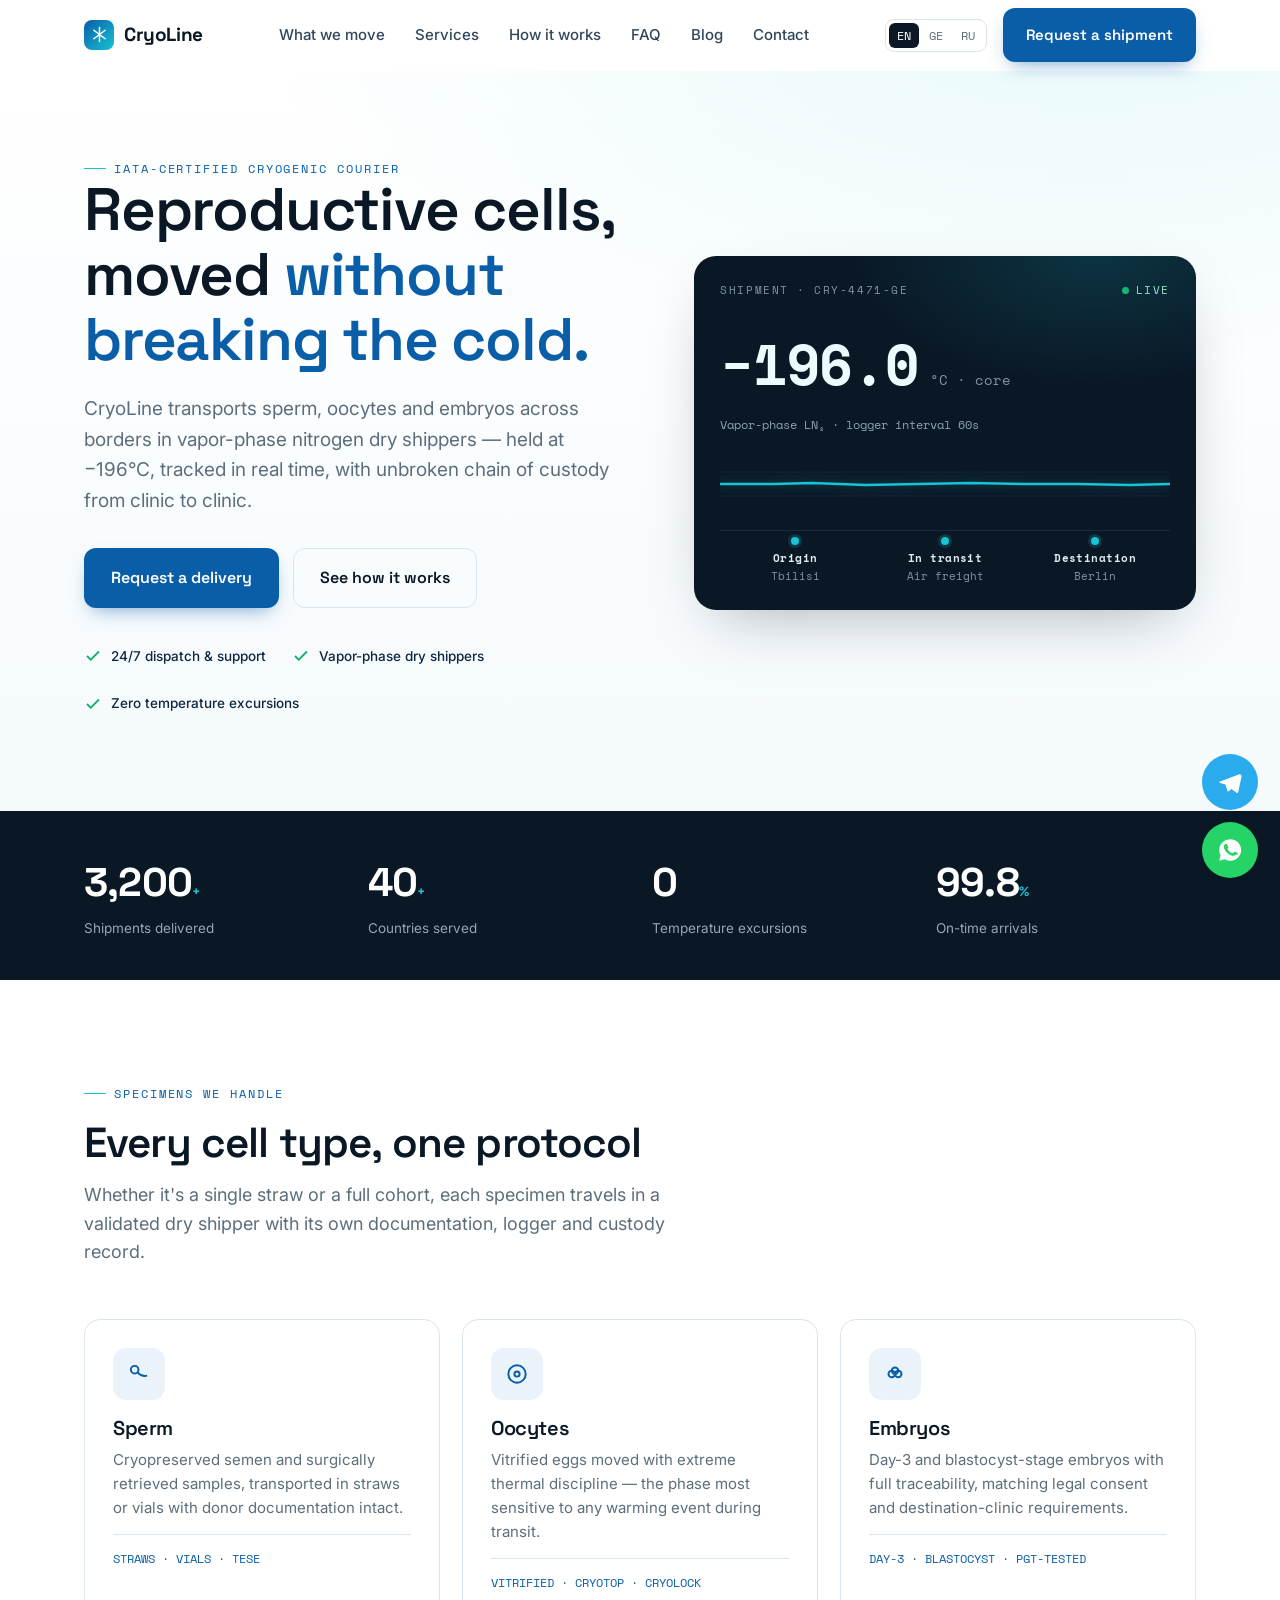
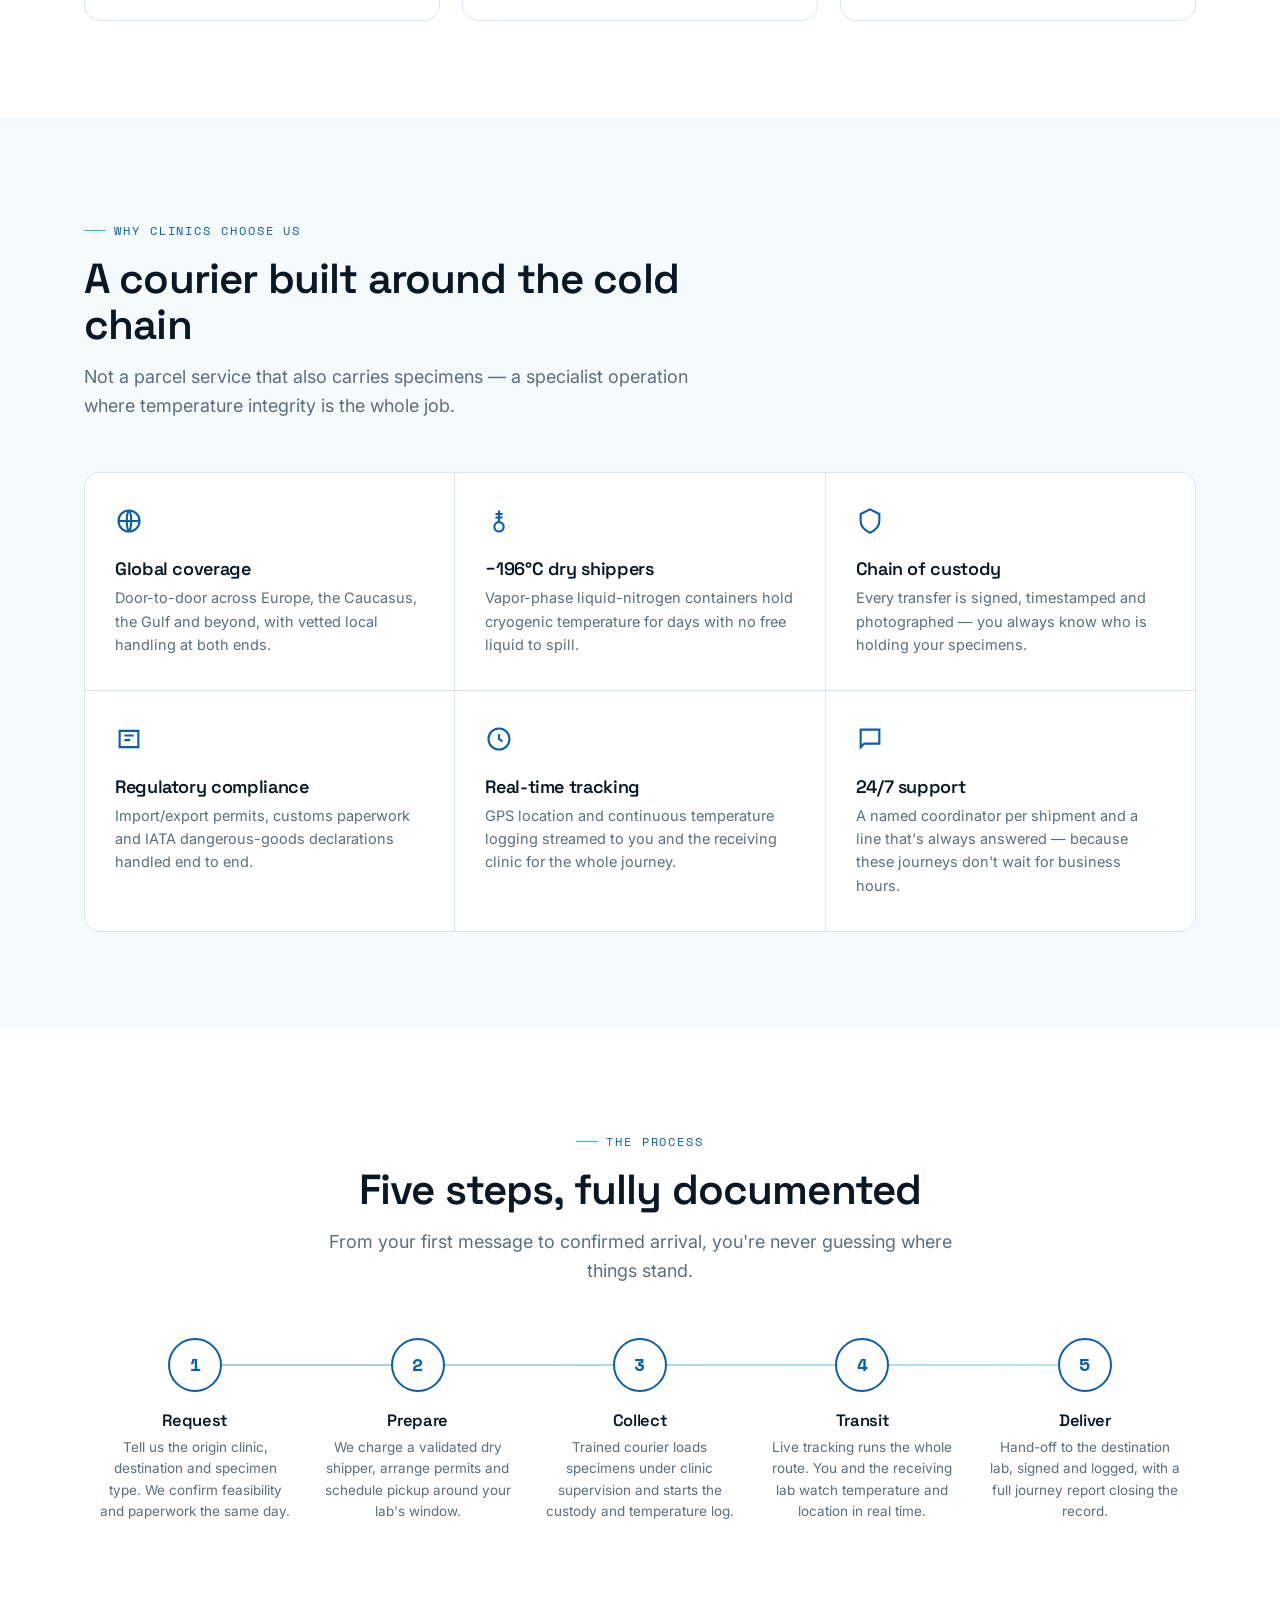
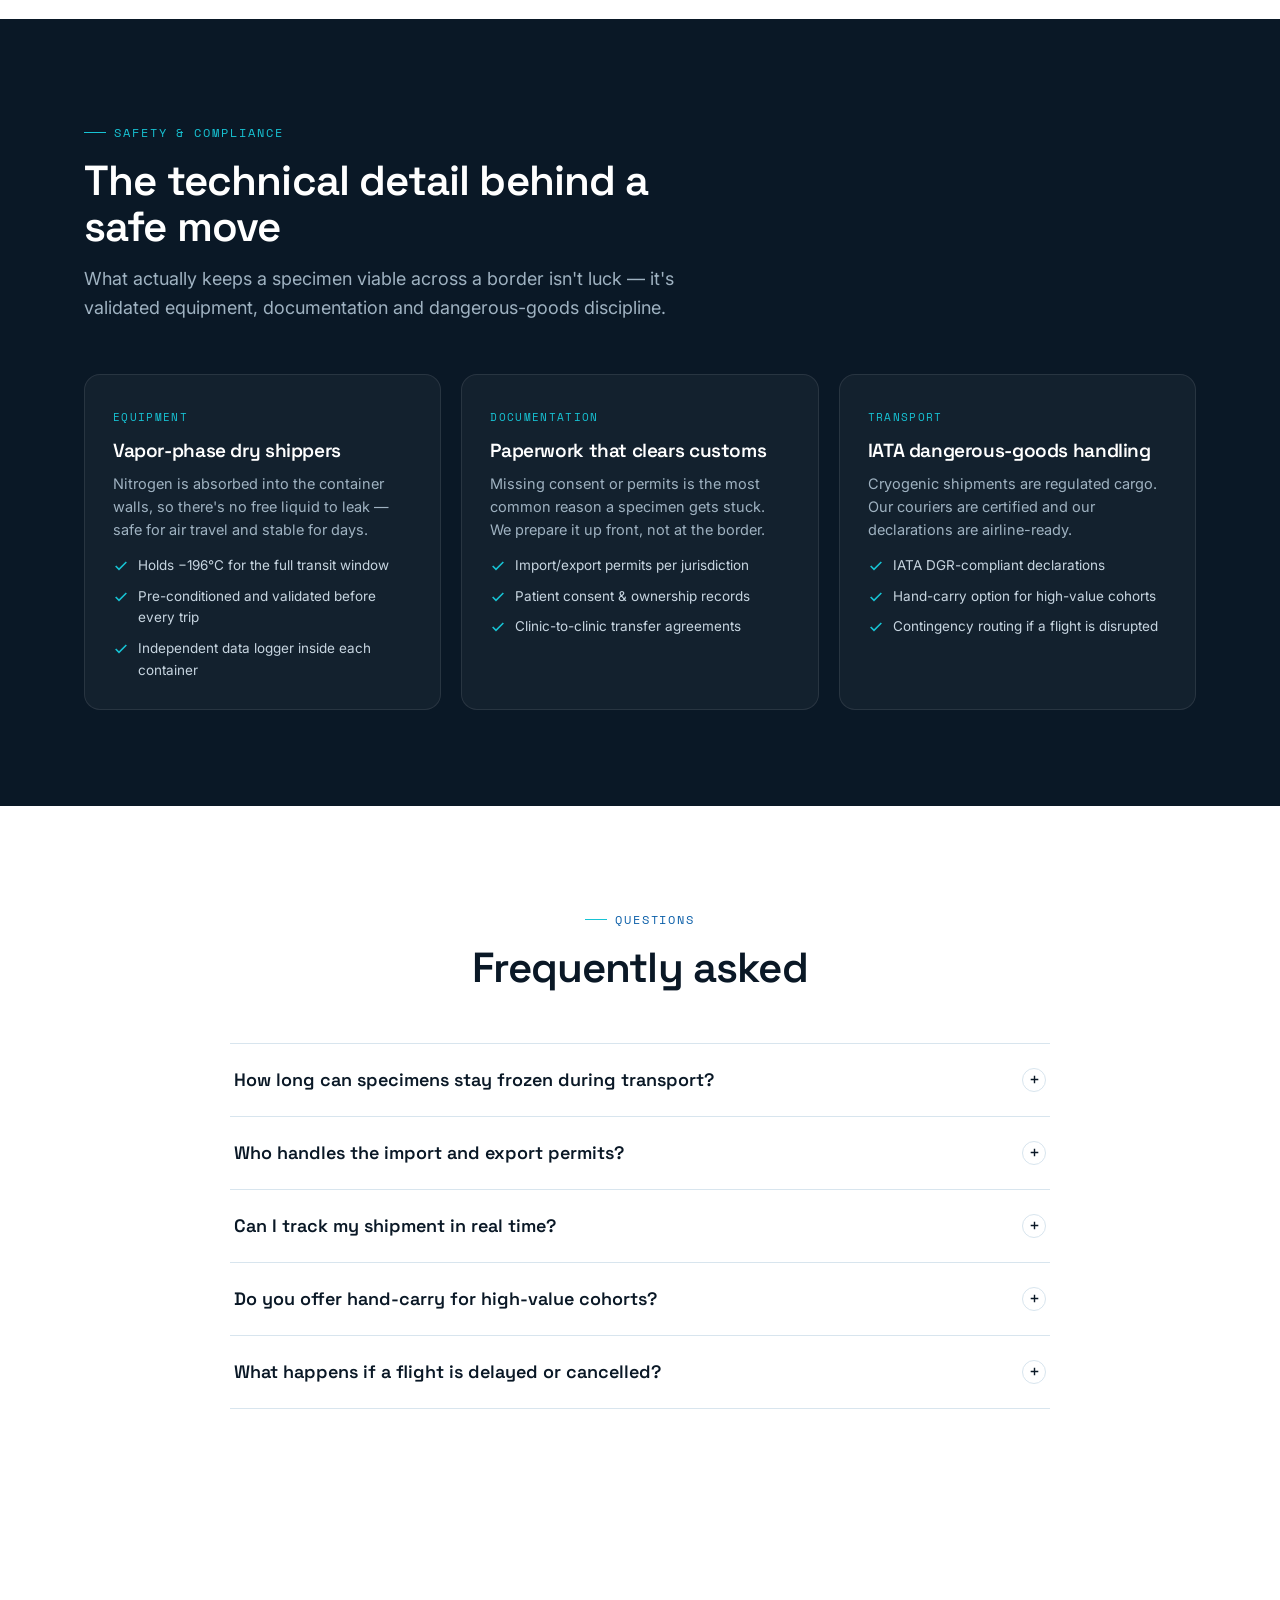
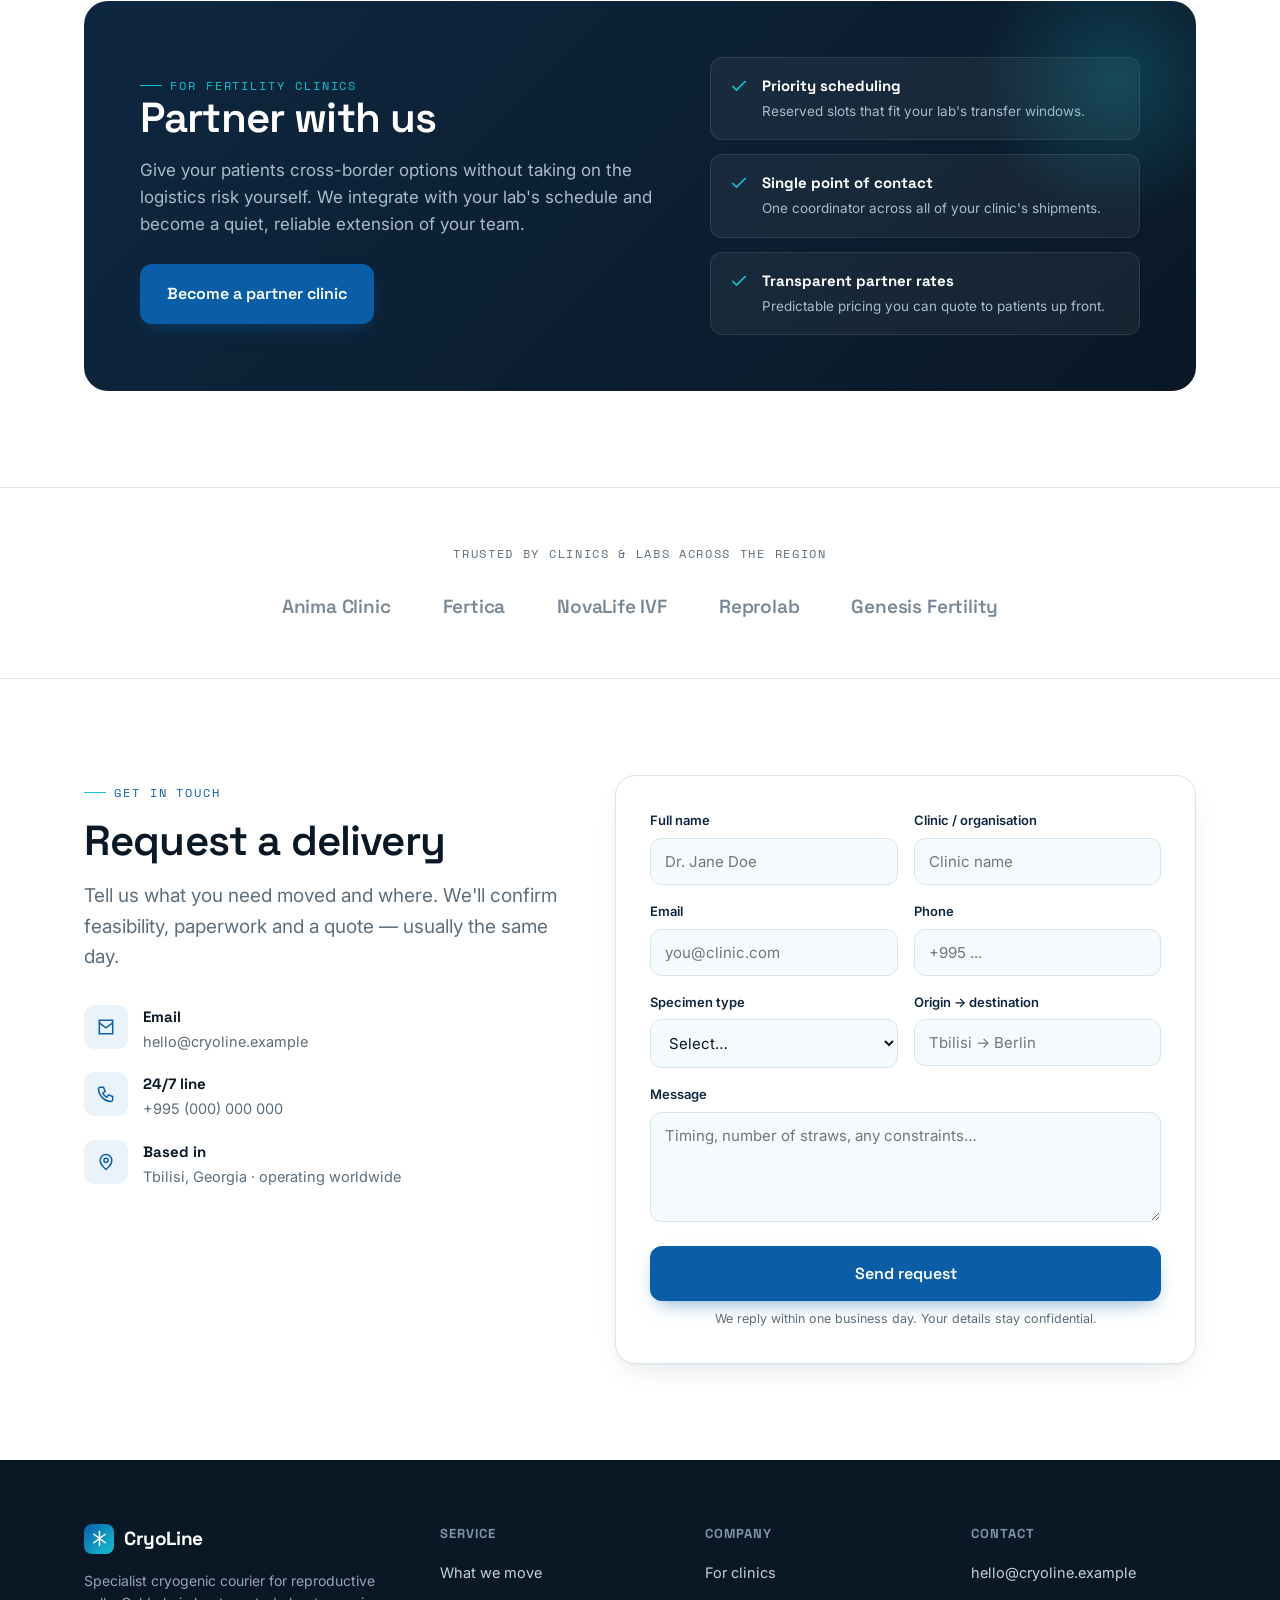
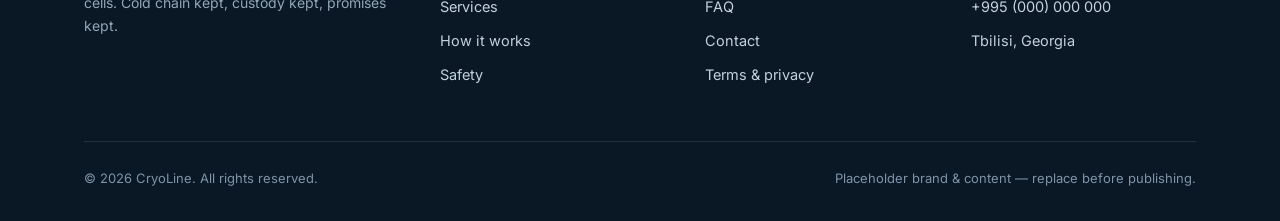
==== commit df9ee2a1: "Add blog section — listing page and 2 individual post pages" ====
--- a/index.html
+++ b/index.html
@@ -8,251 +8,7 @@
 <link rel="preconnect" href="https://fonts.googleapis.com">
 <link rel="preconnect" href="https://fonts.gstatic.com" crossorigin>
 <link href="https://fonts.googleapis.com/css2?family=Space+Grotesk:wght@400;500;600;700&family=Inter:wght@400;500;600&family=Space+Mono:wght@400;700&display=swap" rel="stylesheet">
-<style>
-  :root{
-    --ink:#0A1826;
-    --navy:#0E2740;
-    --blue:#0A5EA8;
-    --blue-600:#0a4f8f;
-    --cyan:#17C3D4;
-    --green:#17B26A;
-    --ice:#EAF3F9;
-    --ice-2:#F5FAFD;
-    --line:#D8E5EE;
-    --muted:#5C6E7C;
-    --white:#ffffff;
-    --shadow:0 1px 2px rgba(10,24,38,.04), 0 12px 32px -12px rgba(10,24,38,.14);
-    --shadow-lg:0 24px 60px -24px rgba(10,24,38,.35);
-    --r:16px;
-    --maxw:1160px;
-    --sans:'Inter',system-ui,-apple-system,sans-serif;
-    --disp:'Space Grotesk',var(--sans);
-    --mono:'Space Mono',ui-monospace,monospace;
-  }
-  *{box-sizing:border-box;margin:0;padding:0}
-  html{scroll-behavior:smooth}
-  @media (prefers-reduced-motion:reduce){html{scroll-behavior:auto}*{animation:none!important;transition:none!important}}
-  body{font-family:var(--sans);color:var(--ink);background:var(--white);line-height:1.6;-webkit-font-smoothing:antialiased}
-  a{color:inherit;text-decoration:none}
-  img{max-width:100%;display:block}
-  .wrap{max-width:var(--maxw);margin:0 auto;padding:0 24px}
-  .section{padding:96px 0}
-  .eyebrow{font-family:var(--mono);font-size:12px;letter-spacing:.16em;text-transform:uppercase;color:var(--blue);display:inline-flex;align-items:center;gap:8px}
-  .eyebrow::before{content:"";width:22px;height:1px;background:var(--cyan)}
-  h1,h2,h3{font-family:var(--disp);font-weight:600;line-height:1.08;letter-spacing:-.02em;color:var(--ink)}
-  h2{font-size:clamp(28px,4vw,42px)}
-  .lead{font-size:19px;color:var(--muted);max-width:56ch}
-  .btn{display:inline-flex;align-items:center;gap:9px;font-family:var(--disp);font-weight:600;font-size:15px;padding:14px 22px;border-radius:12px;border:1px solid transparent;cursor:pointer;transition:transform .15s ease,box-shadow .2s ease,background .2s ease;white-space:nowrap}
-  .btn:focus-visible{outline:3px solid var(--cyan);outline-offset:2px}
-  .btn-primary{background:var(--blue);color:#fff;box-shadow:0 8px 20px -8px rgba(10,94,168,.6)}
-  .btn-primary:hover{background:var(--blue-600);transform:translateY(-1px)}
-  .btn-ghost{background:transparent;color:var(--ink);border-color:var(--line)}
-  .btn-ghost:hover{border-color:var(--blue);color:var(--blue)}
-  .btn-lg{padding:16px 26px;font-size:16px}
-
-  /* NAV */
-  header.nav{position:sticky;top:0;z-index:50;background:rgba(255,255,255,.72);backdrop-filter:blur(14px);border-bottom:1px solid transparent;transition:border-color .3s,box-shadow .3s}
-  header.nav.scrolled{border-color:var(--line);box-shadow:0 6px 24px -18px rgba(10,24,38,.4)}
-  .nav-inner{display:flex;align-items:center;justify-content:space-between;height:70px}
-  .logo{display:flex;align-items:center;gap:10px;font-family:var(--disp);font-weight:700;font-size:19px;letter-spacing:-.02em}
-  .logo .mark{width:30px;height:30px;border-radius:8px;background:linear-gradient(135deg,var(--blue),var(--cyan));display:grid;place-items:center;flex:none}
-  .logo .mark svg{width:17px;height:17px}
-  .nav-links{display:flex;align-items:center;gap:30px}
-  .nav-links a{font-size:15px;font-weight:500;color:var(--navy);opacity:.85;transition:opacity .2s}
-  .nav-links a:hover{opacity:1;color:var(--blue)}
-  .nav-right{display:flex;align-items:center;gap:16px}
-  .lang{display:flex;gap:2px;font-family:var(--mono);font-size:12px;border:1px solid var(--line);border-radius:9px;padding:3px;background:#fff}
-  .lang button{font-family:var(--mono);font-size:12px;border:0;background:transparent;color:var(--muted);padding:4px 8px;border-radius:6px;cursor:pointer}
-  .lang button.on{background:var(--ink);color:#fff}
-  .burger{display:none;background:none;border:1px solid var(--line);border-radius:10px;width:42px;height:42px;cursor:pointer}
-  .burger span{display:block;width:18px;height:2px;background:var(--ink);margin:3px auto;transition:.25s}
-
-  /* HERO */
-  .hero{position:relative;background:
-      radial-gradient(120% 90% at 85% -10%, rgba(23,195,212,.10), transparent 55%),
-      linear-gradient(180deg,#fff, var(--ice-2));overflow:hidden}
-  .hero .wrap{display:grid;grid-template-columns:1.05fr .95fr;gap:56px;align-items:center;padding-top:80px;padding-bottom:96px}
-  .hero h1{font-size:clamp(34px,5.2vw,60px)}
-  .hero h1 em{font-style:normal;color:var(--blue);position:relative}
-  .hero p.lead{margin-top:22px}
-  .hero-cta{display:flex;gap:14px;margin-top:32px;flex-wrap:wrap}
-  .trust{display:flex;gap:26px;margin-top:38px;flex-wrap:wrap}
-  .trust .t{display:flex;align-items:center;gap:9px;font-size:13.5px;font-weight:500;color:var(--navy)}
-  .trust .t svg{width:18px;height:18px;color:var(--green);flex:none}
-
-  /* Instrument card (signature) */
-  .instrument{background:var(--ink);border-radius:22px;padding:26px;color:#fff;box-shadow:var(--shadow-lg);position:relative;overflow:hidden}
-  .instrument::after{content:"";position:absolute;inset:0;background:radial-gradient(80% 60% at 80% 0%,rgba(23,195,212,.16),transparent 60%);pointer-events:none}
-  .inst-top{display:flex;justify-content:space-between;align-items:center;font-family:var(--mono);font-size:11px;letter-spacing:.14em;color:#7f93a6;text-transform:uppercase}
-  .pill-live{display:inline-flex;align-items:center;gap:7px;color:#9fe9c4}
-  .dot{width:7px;height:7px;border-radius:50%;background:var(--green);box-shadow:0 0 0 0 rgba(23,178,106,.6);animation:pulse 2s infinite}
-  @keyframes pulse{0%{box-shadow:0 0 0 0 rgba(23,178,106,.55)}70%{box-shadow:0 0 0 9px rgba(23,178,106,0)}100%{box-shadow:0 0 0 0 rgba(23,178,106,0)}}
-  .readout{margin:20px 0 6px;display:flex;align-items:baseline;gap:12px}
-  .readout .temp{font-family:var(--mono);font-weight:700;font-size:clamp(38px,7vw,56px);letter-spacing:-.02em;color:#eafcff}
-  .readout .unit{font-family:var(--mono);color:#7f93a6;font-size:14px}
-  .inst-sub{font-family:var(--mono);font-size:12px;color:#8aa0b2}
-  .chart{margin:18px 0 14px}
-  .chart svg{width:100%;height:64px;display:block}
-  .spark{fill:none;stroke:var(--cyan);stroke-width:2.5;stroke-linecap:round;stroke-linejoin:round;filter:drop-shadow(0 0 6px rgba(23,195,212,.5))}
-  .spark-draw{stroke-dasharray:1000;stroke-dashoffset:1000;animation:draw 2.2s ease forwards .3s}
-  @keyframes draw{to{stroke-dashoffset:0}}
-  .waypts{display:flex;justify-content:space-between;border-top:1px solid rgba(255,255,255,.08);padding-top:16px;margin-top:4px}
-  .waypts .wp{font-family:var(--mono);font-size:10.5px;color:#7f93a6;text-align:center;flex:1;position:relative}
-  .waypts .wp b{display:block;color:#dfeaf2;font-size:11px;letter-spacing:.04em;margin-top:3px}
-  .waypts .wp::before{content:"";position:absolute;top:-10px;left:50%;transform:translateX(-50%);width:8px;height:8px;border-radius:50%;background:var(--cyan);box-shadow:0 0 0 3px rgba(23,195,212,.18)}
-
-  /* STATS strip */
-  .stats{background:var(--ink);color:#fff}
-  .stats .wrap{display:grid;grid-template-columns:repeat(4,1fr);gap:24px;padding:40px 24px}
-  .stat b{font-family:var(--disp);font-size:clamp(28px,4vw,40px);font-weight:700;letter-spacing:-.02em;display:block}
-  .stat b .u{color:var(--cyan)}
-  .stat span{font-size:13.5px;color:#93a6b6}
-
-  /* SECTION HEAD */
-  .shead{max-width:640px;margin-bottom:52px}
-  .shead h2{margin-top:16px}
-  .shead p{margin-top:16px;color:var(--muted);font-size:18px}
-  .center{margin-left:auto;margin-right:auto;text-align:center}
-
-  /* WHAT WE MOVE */
-  .move-grid{display:grid;grid-template-columns:repeat(3,1fr);gap:22px}
-  .move-card{background:#fff;border:1px solid var(--line);border-radius:var(--r);padding:28px;transition:transform .2s,box-shadow .2s,border-color .2s}
-  .move-card:hover{transform:translateY(-4px);box-shadow:var(--shadow);border-color:transparent}
-  .move-card .ic{width:52px;height:52px;border-radius:13px;background:var(--ice);display:grid;place-items:center;margin-bottom:18px;color:var(--blue)}
-  .move-card .ic svg{width:26px;height:26px}
-  .move-card h3{font-size:20px;margin-bottom:8px}
-  .move-card p{color:var(--muted);font-size:15px}
-  .move-card .spec{font-family:var(--mono);font-size:12px;color:var(--blue);margin-top:14px;padding-top:14px;border-top:1px solid var(--line)}
-
-  /* SERVICES */
-  .services{background:var(--ice-2)}
-  .svc-grid{display:grid;grid-template-columns:repeat(3,1fr);gap:1px;background:var(--line);border:1px solid var(--line);border-radius:var(--r);overflow:hidden}
-  .svc{background:#fff;padding:34px 30px;transition:background .2s}
-  .svc:hover{background:var(--ice-2)}
-  .svc .ic{color:var(--blue);margin-bottom:16px}
-  .svc .ic svg{width:28px;height:28px}
-  .svc h3{font-size:18px;margin-bottom:8px}
-  .svc p{color:var(--muted);font-size:14.5px}
-
-  /* HOW IT WORKS */
-  .steps{display:grid;grid-template-columns:repeat(5,1fr);gap:0;position:relative}
-  .steps::before{content:"";position:absolute;top:26px;left:8%;right:8%;height:2px;background:linear-gradient(90deg,var(--blue),var(--cyan));opacity:.35}
-  .step{position:relative;padding:0 14px;text-align:center}
-  .step .num{width:54px;height:54px;border-radius:50%;background:#fff;border:2px solid var(--blue);color:var(--blue);font-family:var(--mono);font-weight:700;font-size:18px;display:grid;place-items:center;margin:0 auto 20px;position:relative;z-index:1}
-  .step h3{font-size:16.5px;margin-bottom:7px}
-  .step p{font-size:13.5px;color:var(--muted)}
-
-  /* SAFETY (dark) */
-  .safety{background:var(--ink);color:#fff}
-  .safety .eyebrow{color:var(--cyan)}
-  .safety .eyebrow::before{background:var(--cyan)}
-  .safety h2{color:#fff}
-  .safety .shead p{color:#9fb2c1}
-  .safe-grid{display:grid;grid-template-columns:repeat(3,1fr);gap:20px;margin-top:8px}
-  .safe-card{background:rgba(255,255,255,.04);border:1px solid rgba(255,255,255,.09);border-radius:var(--r);padding:28px}
-  .safe-card .tag{font-family:var(--mono);font-size:11px;letter-spacing:.12em;color:var(--cyan);text-transform:uppercase}
-  .safe-card h3{color:#fff;font-size:19px;margin:12px 0 10px}
-  .safe-card p{color:#9fb2c1;font-size:14.5px}
-  .safe-card ul{list-style:none;margin-top:14px;display:grid;gap:9px}
-  .safe-card li{font-size:13.5px;color:#c7d5e0;display:flex;gap:9px;align-items:flex-start}
-  .safe-card li svg{width:16px;height:16px;color:var(--cyan);flex:none;margin-top:3px}
-
-  /* FAQ */
-  .faq-list{max-width:820px;margin:0 auto;border-top:1px solid var(--line)}
-  .faq-item{border-bottom:1px solid var(--line)}
-  .faq-q{width:100%;text-align:left;background:none;border:0;cursor:pointer;padding:24px 4px;display:flex;justify-content:space-between;align-items:center;gap:20px;font-family:var(--disp);font-weight:600;font-size:18px;color:var(--ink)}
-  .faq-q:focus-visible{outline:2px solid var(--cyan);outline-offset:2px;border-radius:6px}
-  .faq-q .chev{flex:none;width:24px;height:24px;border-radius:50%;border:1px solid var(--line);display:grid;place-items:center;transition:transform .25s,background .2s,border-color .2s}
-  .faq-item.open .chev{transform:rotate(45deg);background:var(--blue);border-color:var(--blue);color:#fff}
-  .faq-q .chev svg{width:13px;height:13px}
-  .faq-a{max-height:0;overflow:hidden;transition:max-height .3s ease}
-  .faq-a p{padding:0 4px 24px;color:var(--muted);font-size:15.5px;max-width:70ch}
-
-  /* PARTNER */
-  .partner{background:linear-gradient(135deg,var(--navy),var(--ink));color:#fff;border-radius:24px;padding:56px;display:grid;grid-template-columns:1.1fr .9fr;gap:44px;align-items:center;position:relative;overflow:hidden}
-  .partner::before{content:"";position:absolute;right:-60px;top:-60px;width:280px;height:280px;border-radius:50%;background:radial-gradient(circle,rgba(23,195,212,.22),transparent 70%)}
-  .partner h2{color:#fff}
-  .partner p{color:#a9bccb;margin-top:16px;font-size:17px}
-  .partner-list{display:grid;gap:14px}
-  .partner-list .pl{display:flex;gap:13px;align-items:flex-start;background:rgba(255,255,255,.05);border:1px solid rgba(255,255,255,.09);border-radius:12px;padding:16px 18px}
-  .partner-list .pl svg{width:20px;height:20px;color:var(--cyan);flex:none;margin-top:2px}
-  .partner-list .pl b{display:block;font-family:var(--disp);font-size:15px}
-  .partner-list .pl span{font-size:13.5px;color:#a9bccb}
-
-  /* LOGOS */
-  .logos{padding:56px 0;border-top:1px solid var(--line);border-bottom:1px solid var(--line)}
-  .logos p{text-align:center;font-family:var(--mono);font-size:12px;letter-spacing:.14em;text-transform:uppercase;color:var(--muted);margin-bottom:28px}
-  .logo-row{display:flex;justify-content:center;align-items:center;gap:52px;flex-wrap:wrap;opacity:.55}
-  .logo-row span{font-family:var(--disp);font-weight:600;font-size:19px;color:var(--navy);letter-spacing:-.01em}
-
-  /* CONTACT */
-  .contact-grid{display:grid;grid-template-columns:.9fr 1.1fr;gap:56px;align-items:start}
-  .contact-info h2{margin:16px 0 18px}
-  .contact-info .lead{margin-bottom:32px}
-  .cinfo{display:grid;gap:18px}
-  .cinfo .ci{display:flex;gap:15px;align-items:flex-start}
-  .cinfo .ci .ic{width:44px;height:44px;border-radius:11px;background:var(--ice);display:grid;place-items:center;color:var(--blue);flex:none}
-  .cinfo .ci .ic svg{width:20px;height:20px}
-  .cinfo .ci b{font-family:var(--disp);font-size:15px;display:block}
-  .cinfo .ci span{color:var(--muted);font-size:14.5px}
-  form.card{background:#fff;border:1px solid var(--line);border-radius:20px;padding:34px;box-shadow:var(--shadow)}
-  .frow{display:grid;grid-template-columns:1fr 1fr;gap:16px}
-  .field{margin-bottom:16px}
-  .field label{font-size:13px;font-weight:600;color:var(--navy);display:block;margin-bottom:7px}
-  .field input,.field select,.field textarea{width:100%;font-family:var(--sans);font-size:15px;padding:13px 14px;border:1px solid var(--line);border-radius:11px;background:var(--ice-2);color:var(--ink);transition:border-color .2s,box-shadow .2s}
-  .field input:focus,.field select:focus,.field textarea:focus{outline:none;border-color:var(--blue);box-shadow:0 0 0 3px rgba(10,94,168,.12);background:#fff}
-  .field textarea{resize:vertical;min-height:110px}
-  .form-note{font-size:12.5px;color:var(--muted);margin-top:8px;text-align:center}
-  .form-ok{display:none;text-align:center;padding:16px;background:rgba(23,178,106,.08);border:1px solid rgba(23,178,106,.3);border-radius:12px;color:#0f7a48;font-weight:500;font-size:14.5px;margin-top:8px}
-
-  /* FOOTER */
-  footer{background:var(--ink);color:#fff;padding:64px 0 32px}
-  .foot-top{display:grid;grid-template-columns:1.4fr 1fr 1fr 1fr;gap:40px;padding-bottom:44px;border-bottom:1px solid rgba(255,255,255,.1)}
-  .foot-brand .logo{color:#fff;margin-bottom:16px}
-  .foot-brand p{color:#93a6b6;font-size:14px;max-width:34ch}
-  .foot-col h4{font-family:var(--disp);font-size:13px;letter-spacing:.08em;text-transform:uppercase;color:#7f93a6;margin-bottom:16px}
-  .foot-col a{display:block;color:#c2d1dc;font-size:14.5px;margin-bottom:11px;transition:color .2s}
-  .foot-col a:hover{color:var(--cyan)}
-  .foot-bot{display:flex;justify-content:space-between;align-items:center;padding-top:26px;font-size:13px;color:#7f93a6;flex-wrap:wrap;gap:12px}
-
-  /* FLOAT CHAT */
-  .float-chat{position:fixed;right:22px;bottom:22px;z-index:60;display:flex;flex-direction:column;gap:12px;align-items:flex-end}
-  .fc-btn{width:56px;height:56px;border-radius:50%;display:grid;place-items:center;box-shadow:var(--shadow-lg);cursor:pointer;border:0;transition:transform .2s}
-  .fc-btn:hover{transform:scale(1.08)}
-  .fc-btn svg{width:26px;height:26px;color:#fff}
-  .fc-wa{background:#25D366}
-  .fc-tg{background:#2AABEE}
-
-  /* reveal */
-  .reveal{opacity:0;transform:translateY(22px);transition:opacity .6s ease,transform .6s ease}
-  .reveal.in{opacity:1;transform:none}
-
-  /* RESPONSIVE */
-  @media(max-width:960px){
-    .hero .wrap{grid-template-columns:1fr;gap:40px;padding-top:56px}
-    .instrument{max-width:460px}
-    .stats .wrap{grid-template-columns:1fr 1fr;gap:32px 20px}
-    .move-grid,.svc-grid{grid-template-columns:1fr 1fr}
-    .steps{grid-template-columns:1fr 1fr;gap:36px 20px}
-    .steps::before{display:none}
-    .safe-grid{grid-template-columns:1fr}
-    .partner{grid-template-columns:1fr;padding:40px 30px}
-    .contact-grid{grid-template-columns:1fr;gap:40px}
-    .foot-top{grid-template-columns:1fr 1fr;gap:32px}
-  }
-  @media(max-width:640px){
-    .section{padding:64px 0}
-    .nav-links{display:none}
-    .nav-right .lang{display:none}
-    .burger{display:block}
-    .nav-links.mobile-open{display:flex;position:absolute;top:70px;left:0;right:0;flex-direction:column;background:#fff;padding:20px 24px;gap:18px;border-bottom:1px solid var(--line);box-shadow:var(--shadow)}
-    .move-grid,.svc-grid,.steps{grid-template-columns:1fr}
-    .svc-grid{gap:1px}
-    .frow{grid-template-columns:1fr}
-    .foot-top{grid-template-columns:1fr}
-    .partner{padding:32px 22px}
-  }
-</style>
+<link rel="stylesheet" href="style.css">
 </head>
 <body>
 
@@ -268,6 +24,7 @@
       <a href="#services">Services</a>
       <a href="#how">How it works</a>
       <a href="#faq">FAQ</a>
+      <a href="blog.html">Blog</a>
       <a href="#contact">Contact</a>
     </nav>
     <div class="nav-right">
@@ -601,53 +358,6 @@
   <button class="fc-btn fc-wa" aria-label="Chat on WhatsApp"><svg viewBox="0 0 24 24" fill="currentColor"><path d="M12 2a10 10 0 0 0-8.6 15L2 22l5.2-1.4A10 10 0 1 0 12 2zm5.5 14c-.2.6-1.3 1.2-1.8 1.2-.5.1-1 .2-3.4-.7-2.9-1.2-4.7-4.1-4.8-4.3-.2-.2-1.2-1.6-1.2-3s.7-2.1 1-2.4c.3-.3.6-.3.8-.3h.6c.2 0 .5-.1.7.5l1 2.3c.1.2.1.4 0 .6l-.5.6c-.2.2-.3.4-.1.7.2.3.9 1.5 2 2.4 1.4 1.2 2.5 1.3 2.8 1.3.2 0 .4-.1.6-.3l.7-.9c.2-.2.4-.2.6-.1l2.2 1c.2.1.4.2.4.3.1.2.1.9-.1 1.5z"/></svg></button>
 </div>
 
-<script>
-(function(){
-  // sticky nav shadow
-  var nav=document.getElementById('nav');
-  var onScroll=function(){nav.classList.toggle('scrolled',window.scrollY>8);};
-  onScroll();window.addEventListener('scroll',onScroll,{passive:true});
-
-  // mobile menu
-  var burger=document.getElementById('burger'),links=document.getElementById('navlinks');
-  burger&&burger.addEventListener('click',function(){links.classList.toggle('mobile-open');});
-  links&&links.querySelectorAll('a').forEach(function(a){a.addEventListener('click',function(){links.classList.remove('mobile-open');});});
-
-  // language switch (visual only)
-  document.querySelectorAll('.lang button').forEach(function(b){
-    b.addEventListener('click',function(){
-      this.parentNode.querySelectorAll('button').forEach(function(x){x.classList.remove('on');});
-      this.classList.add('on');
-    });
-  });
-
-  // FAQ accordion
-  document.querySelectorAll('.faq-q').forEach(function(q){
-    q.addEventListener('click',function(){
-      var item=q.parentNode,a=item.querySelector('.faq-a'),open=item.classList.contains('open');
-      document.querySelectorAll('.faq-item.open').forEach(function(i){
-        i.classList.remove('open');i.querySelector('.faq-a').style.maxHeight=null;i.querySelector('.faq-q').setAttribute('aria-expanded','false');
-      });
-      if(!open){item.classList.add('open');a.style.maxHeight=a.scrollHeight+'px';q.setAttribute('aria-expanded','true');}
-    });
-  });
-
-  // form (demo — no real submit)
-  var form=document.getElementById('leadForm');
-  form&&form.addEventListener('submit',function(e){
-    e.preventDefault();
-    var name=form.name.value.trim(),email=form.email.value.trim();
-    if(!name||!email){form.reportValidity&&form.reportValidity();return;}
-    document.getElementById('formOk').style.display='block';
-    form.querySelector('button[type=submit]').style.display='none';
-  });
-
-  // scroll reveal
-  var io=new IntersectionObserver(function(entries){
-    entries.forEach(function(en){if(en.isIntersecting){en.target.classList.add('in');io.unobserve(en.target);}});
-  },{threshold:.12});
-  document.querySelectorAll('.reveal').forEach(function(el){io.observe(el);});
-})();
-</script>
+<script src="script.js"></script>
 </body>
 </html>
--- a/style.css
+++ b/style.css
@@ -0,0 +1,243 @@
+:root{
+  --ink:#0A1826;
+  --navy:#0E2740;
+  --blue:#0A5EA8;
+  --blue-600:#0a4f8f;
+  --cyan:#17C3D4;
+  --green:#17B26A;
+  --ice:#EAF3F9;
+  --ice-2:#F5FAFD;
+  --line:#D8E5EE;
+  --muted:#5C6E7C;
+  --white:#ffffff;
+  --shadow:0 1px 2px rgba(10,24,38,.04), 0 12px 32px -12px rgba(10,24,38,.14);
+  --shadow-lg:0 24px 60px -24px rgba(10,24,38,.35);
+  --r:16px;
+  --maxw:1160px;
+  --sans:'Inter',system-ui,-apple-system,sans-serif;
+  --disp:'Space Grotesk',var(--sans);
+  --mono:'Space Mono',ui-monospace,monospace;
+}
+*{box-sizing:border-box;margin:0;padding:0}
+html{scroll-behavior:smooth}
+@media (prefers-reduced-motion:reduce){html{scroll-behavior:auto}*{animation:none!important;transition:none!important}}
+body{font-family:var(--sans);color:var(--ink);background:var(--white);line-height:1.6;-webkit-font-smoothing:antialiased}
+a{color:inherit;text-decoration:none}
+img{max-width:100%;display:block}
+.wrap{max-width:var(--maxw);margin:0 auto;padding:0 24px}
+.section{padding:96px 0}
+.eyebrow{font-family:var(--mono);font-size:12px;letter-spacing:.16em;text-transform:uppercase;color:var(--blue);display:inline-flex;align-items:center;gap:8px}
+.eyebrow::before{content:"";width:22px;height:1px;background:var(--cyan)}
+h1,h2,h3{font-family:var(--disp);font-weight:600;line-height:1.08;letter-spacing:-.02em;color:var(--ink)}
+h2{font-size:clamp(28px,4vw,42px)}
+.lead{font-size:19px;color:var(--muted);max-width:56ch}
+.btn{display:inline-flex;align-items:center;gap:9px;font-family:var(--disp);font-weight:600;font-size:15px;padding:14px 22px;border-radius:12px;border:1px solid transparent;cursor:pointer;transition:transform .15s ease,box-shadow .2s ease,background .2s ease;white-space:nowrap}
+.btn:focus-visible{outline:3px solid var(--cyan);outline-offset:2px}
+.btn-primary{background:var(--blue);color:#fff;box-shadow:0 8px 20px -8px rgba(10,94,168,.6)}
+.btn-primary:hover{background:var(--blue-600);transform:translateY(-1px)}
+.btn-ghost{background:transparent;color:var(--ink);border-color:var(--line)}
+.btn-ghost:hover{border-color:var(--blue);color:var(--blue)}
+.btn-lg{padding:16px 26px;font-size:16px}
+
+/* NAV */
+header.nav{position:sticky;top:0;z-index:50;background:rgba(255,255,255,.72);backdrop-filter:blur(14px);border-bottom:1px solid transparent;transition:border-color .3s,box-shadow .3s}
+header.nav.scrolled{border-color:var(--line);box-shadow:0 6px 24px -18px rgba(10,24,38,.4)}
+.nav-inner{display:flex;align-items:center;justify-content:space-between;height:70px}
+.logo{display:flex;align-items:center;gap:10px;font-family:var(--disp);font-weight:700;font-size:19px;letter-spacing:-.02em}
+.logo .mark{width:30px;height:30px;border-radius:8px;background:linear-gradient(135deg,var(--blue),var(--cyan));display:grid;place-items:center;flex:none}
+.logo .mark svg{width:17px;height:17px}
+.nav-links{display:flex;align-items:center;gap:30px}
+.nav-links a{font-size:15px;font-weight:500;color:var(--navy);opacity:.85;transition:opacity .2s}
+.nav-links a:hover{opacity:1;color:var(--blue)}
+.nav-right{display:flex;align-items:center;gap:16px}
+.lang{display:flex;gap:2px;font-family:var(--mono);font-size:12px;border:1px solid var(--line);border-radius:9px;padding:3px;background:#fff}
+.lang button{font-family:var(--mono);font-size:12px;border:0;background:transparent;color:var(--muted);padding:4px 8px;border-radius:6px;cursor:pointer}
+.lang button.on{background:var(--ink);color:#fff}
+.burger{display:none;background:none;border:1px solid var(--line);border-radius:10px;width:42px;height:42px;cursor:pointer}
+.burger span{display:block;width:18px;height:2px;background:var(--ink);margin:3px auto;transition:.25s}
+
+/* HERO */
+.hero{position:relative;background:
+    radial-gradient(120% 90% at 85% -10%, rgba(23,195,212,.10), transparent 55%),
+    linear-gradient(180deg,#fff, var(--ice-2));overflow:hidden}
+.hero .wrap{display:grid;grid-template-columns:1.05fr .95fr;gap:56px;align-items:center;padding-top:80px;padding-bottom:96px}
+.hero h1{font-size:clamp(34px,5.2vw,60px)}
+.hero h1 em{font-style:normal;color:var(--blue);position:relative}
+.hero p.lead{margin-top:22px}
+.hero-cta{display:flex;gap:14px;margin-top:32px;flex-wrap:wrap}
+.trust{display:flex;gap:26px;margin-top:38px;flex-wrap:wrap}
+.trust .t{display:flex;align-items:center;gap:9px;font-size:13.5px;font-weight:500;color:var(--navy)}
+.trust .t svg{width:18px;height:18px;color:var(--green);flex:none}
+
+/* Instrument card (signature) */
+.instrument{background:var(--ink);border-radius:22px;padding:26px;color:#fff;box-shadow:var(--shadow-lg);position:relative;overflow:hidden}
+.instrument::after{content:"";position:absolute;inset:0;background:radial-gradient(80% 60% at 80% 0%,rgba(23,195,212,.16),transparent 60%);pointer-events:none}
+.inst-top{display:flex;justify-content:space-between;align-items:center;font-family:var(--mono);font-size:11px;letter-spacing:.14em;color:#7f93a6;text-transform:uppercase}
+.pill-live{display:inline-flex;align-items:center;gap:7px;color:#9fe9c4}
+.dot{width:7px;height:7px;border-radius:50%;background:var(--green);box-shadow:0 0 0 0 rgba(23,178,106,.6);animation:pulse 2s infinite}
+@keyframes pulse{0%{box-shadow:0 0 0 0 rgba(23,178,106,.55)}70%{box-shadow:0 0 0 9px rgba(23,178,106,0)}100%{box-shadow:0 0 0 0 rgba(23,178,106,0)}}
+.readout{margin:20px 0 6px;display:flex;align-items:baseline;gap:12px}
+.readout .temp{font-family:var(--mono);font-weight:700;font-size:clamp(38px,7vw,56px);letter-spacing:-.02em;color:#eafcff}
+.readout .unit{font-family:var(--mono);color:#7f93a6;font-size:14px}
+.inst-sub{font-family:var(--mono);font-size:12px;color:#8aa0b2}
+.chart{margin:18px 0 14px}
+.chart svg{width:100%;height:64px;display:block}
+.spark{fill:none;stroke:var(--cyan);stroke-width:2.5;stroke-linecap:round;stroke-linejoin:round;filter:drop-shadow(0 0 6px rgba(23,195,212,.5))}
+.spark-draw{stroke-dasharray:1000;stroke-dashoffset:1000;animation:draw 2.2s ease forwards .3s}
+@keyframes draw{to{stroke-dashoffset:0}}
+.waypts{display:flex;justify-content:space-between;border-top:1px solid rgba(255,255,255,.08);padding-top:16px;margin-top:4px}
+.waypts .wp{font-family:var(--mono);font-size:10.5px;color:#7f93a6;text-align:center;flex:1;position:relative}
+.waypts .wp b{display:block;color:#dfeaf2;font-size:11px;letter-spacing:.04em;margin-top:3px}
+.waypts .wp::before{content:"";position:absolute;top:-10px;left:50%;transform:translateX(-50%);width:8px;height:8px;border-radius:50%;background:var(--cyan);box-shadow:0 0 0 3px rgba(23,195,212,.18)}
+
+/* STATS strip */
+.stats{background:var(--ink);color:#fff}
+.stats .wrap{display:grid;grid-template-columns:repeat(4,1fr);gap:24px;padding:40px 24px}
+.stat b{font-family:var(--disp);font-size:clamp(28px,4vw,40px);font-weight:700;letter-spacing:-.02em;display:block}
+.stat b .u{color:var(--cyan)}
+.stat span{font-size:13.5px;color:#93a6b6}
+
+/* SECTION HEAD */
+.shead{max-width:640px;margin-bottom:52px}
+.shead h2{margin-top:16px}
+.shead p{margin-top:16px;color:var(--muted);font-size:18px}
+.center{margin-left:auto;margin-right:auto;text-align:center}
+
+/* WHAT WE MOVE */
+.move-grid{display:grid;grid-template-columns:repeat(3,1fr);gap:22px}
+.move-card{background:#fff;border:1px solid var(--line);border-radius:var(--r);padding:28px;transition:transform .2s,box-shadow .2s,border-color .2s}
+.move-card:hover{transform:translateY(-4px);box-shadow:var(--shadow);border-color:transparent}
+.move-card .ic{width:52px;height:52px;border-radius:13px;background:var(--ice);display:grid;place-items:center;margin-bottom:18px;color:var(--blue)}
+.move-card .ic svg{width:26px;height:26px}
+.move-card h3{font-size:20px;margin-bottom:8px}
+.move-card p{color:var(--muted);font-size:15px}
+.move-card .spec{font-family:var(--mono);font-size:12px;color:var(--blue);margin-top:14px;padding-top:14px;border-top:1px solid var(--line)}
+
+/* SERVICES */
+.services{background:var(--ice-2)}
+.svc-grid{display:grid;grid-template-columns:repeat(3,1fr);gap:1px;background:var(--line);border:1px solid var(--line);border-radius:var(--r);overflow:hidden}
+.svc{background:#fff;padding:34px 30px;transition:background .2s}
+.svc:hover{background:var(--ice-2)}
+.svc .ic{color:var(--blue);margin-bottom:16px}
+.svc .ic svg{width:28px;height:28px}
+.svc h3{font-size:18px;margin-bottom:8px}
+.svc p{color:var(--muted);font-size:14.5px}
+
+/* HOW IT WORKS */
+.steps{display:grid;grid-template-columns:repeat(5,1fr);gap:0;position:relative}
+.steps::before{content:"";position:absolute;top:26px;left:8%;right:8%;height:2px;background:linear-gradient(90deg,var(--blue),var(--cyan));opacity:.35}
+.step{position:relative;padding:0 14px;text-align:center}
+.step .num{width:54px;height:54px;border-radius:50%;background:#fff;border:2px solid var(--blue);color:var(--blue);font-family:var(--mono);font-weight:700;font-size:18px;display:grid;place-items:center;margin:0 auto 20px;position:relative;z-index:1}
+.step h3{font-size:16.5px;margin-bottom:7px}
+.step p{font-size:13.5px;color:var(--muted)}
+
+/* SAFETY (dark) */
+.safety{background:var(--ink);color:#fff}
+.safety .eyebrow{color:var(--cyan)}
+.safety .eyebrow::before{background:var(--cyan)}
+.safety h2{color:#fff}
+.safety .shead p{color:#9fb2c1}
+.safe-grid{display:grid;grid-template-columns:repeat(3,1fr);gap:20px;margin-top:8px}
+.safe-card{background:rgba(255,255,255,.04);border:1px solid rgba(255,255,255,.09);border-radius:var(--r);padding:28px}
+.safe-card .tag{font-family:var(--mono);font-size:11px;letter-spacing:.12em;color:var(--cyan);text-transform:uppercase}
+.safe-card h3{color:#fff;font-size:19px;margin:12px 0 10px}
+.safe-card p{color:#9fb2c1;font-size:14.5px}
+.safe-card ul{list-style:none;margin-top:14px;display:grid;gap:9px}
+.safe-card li{font-size:13.5px;color:#c7d5e0;display:flex;gap:9px;align-items:flex-start}
+.safe-card li svg{width:16px;height:16px;color:var(--cyan);flex:none;margin-top:3px}
+
+/* FAQ */
+.faq-list{max-width:820px;margin:0 auto;border-top:1px solid var(--line)}
+.faq-item{border-bottom:1px solid var(--line)}
+.faq-q{width:100%;text-align:left;background:none;border:0;cursor:pointer;padding:24px 4px;display:flex;justify-content:space-between;align-items:center;gap:20px;font-family:var(--disp);font-weight:600;font-size:18px;color:var(--ink)}
+.faq-q:focus-visible{outline:2px solid var(--cyan);outline-offset:2px;border-radius:6px}
+.faq-q .chev{flex:none;width:24px;height:24px;border-radius:50%;border:1px solid var(--line);display:grid;place-items:center;transition:transform .25s,background .2s,border-color .2s}
+.faq-item.open .chev{transform:rotate(45deg);background:var(--blue);border-color:var(--blue);color:#fff}
+.faq-q .chev svg{width:13px;height:13px}
+.faq-a{max-height:0;overflow:hidden;transition:max-height .3s ease}
+.faq-a p{padding:0 4px 24px;color:var(--muted);font-size:15.5px;max-width:70ch}
+
+/* PARTNER */
+.partner{background:linear-gradient(135deg,var(--navy),var(--ink));color:#fff;border-radius:24px;padding:56px;display:grid;grid-template-columns:1.1fr .9fr;gap:44px;align-items:center;position:relative;overflow:hidden}
+.partner::before{content:"";position:absolute;right:-60px;top:-60px;width:280px;height:280px;border-radius:50%;background:radial-gradient(circle,rgba(23,195,212,.22),transparent 70%)}
+.partner h2{color:#fff}
+.partner p{color:#a9bccb;margin-top:16px;font-size:17px}
+.partner-list{display:grid;gap:14px}
+.partner-list .pl{display:flex;gap:13px;align-items:flex-start;background:rgba(255,255,255,.05);border:1px solid rgba(255,255,255,.09);border-radius:12px;padding:16px 18px}
+.partner-list .pl svg{width:20px;height:20px;color:var(--cyan);flex:none;margin-top:2px}
+.partner-list .pl b{display:block;font-family:var(--disp);font-size:15px}
+.partner-list .pl span{font-size:13.5px;color:#a9bccb}
+
+/* LOGOS */
+.logos{padding:56px 0;border-top:1px solid var(--line);border-bottom:1px solid var(--line)}
+.logos p{text-align:center;font-family:var(--mono);font-size:12px;letter-spacing:.14em;text-transform:uppercase;color:var(--muted);margin-bottom:28px}
+.logo-row{display:flex;justify-content:center;align-items:center;gap:52px;flex-wrap:wrap;opacity:.55}
+.logo-row span{font-family:var(--disp);font-weight:600;font-size:19px;color:var(--navy);letter-spacing:-.01em}
+
+/* CONTACT */
+.contact-grid{display:grid;grid-template-columns:.9fr 1.1fr;gap:56px;align-items:start}
+.contact-info h2{margin:16px 0 18px}
+.contact-info .lead{margin-bottom:32px}
+.cinfo{display:grid;gap:18px}
+.cinfo .ci{display:flex;gap:15px;align-items:flex-start}
+.cinfo .ci .ic{width:44px;height:44px;border-radius:11px;background:var(--ice);display:grid;place-items:center;color:var(--blue);flex:none}
+.cinfo .ci .ic svg{width:20px;height:20px}
+.cinfo .ci b{font-family:var(--disp);font-size:15px;display:block}
+.cinfo .ci span{color:var(--muted);font-size:14.5px}
+form.card{background:#fff;border:1px solid var(--line);border-radius:20px;padding:34px;box-shadow:var(--shadow)}
+.frow{display:grid;grid-template-columns:1fr 1fr;gap:16px}
+.field{margin-bottom:16px}
+.field label{font-size:13px;font-weight:600;color:var(--navy);display:block;margin-bottom:7px}
+.field input,.field select,.field textarea{width:100%;font-family:var(--sans);font-size:15px;padding:13px 14px;border:1px solid var(--line);border-radius:11px;background:var(--ice-2);color:var(--ink);transition:border-color .2s,box-shadow .2s}
+.field input:focus,.field select:focus,.field textarea:focus{outline:none;border-color:var(--blue);box-shadow:0 0 0 3px rgba(10,94,168,.12);background:#fff}
+.field textarea{resize:vertical;min-height:110px}
+.form-note{font-size:12.5px;color:var(--muted);margin-top:8px;text-align:center}
+.form-ok{display:none;text-align:center;padding:16px;background:rgba(23,178,106,.08);border:1px solid rgba(23,178,106,.3);border-radius:12px;color:#0f7a48;font-weight:500;font-size:14.5px;margin-top:8px}
+
+/* FOOTER */
+footer{background:var(--ink);color:#fff;padding:64px 0 32px}
+.foot-top{display:grid;grid-template-columns:1.4fr 1fr 1fr 1fr;gap:40px;padding-bottom:44px;border-bottom:1px solid rgba(255,255,255,.1)}
+.foot-brand .logo{color:#fff;margin-bottom:16px}
+.foot-brand p{color:#93a6b6;font-size:14px;max-width:34ch}
+.foot-col h4{font-family:var(--disp);font-size:13px;letter-spacing:.08em;text-transform:uppercase;color:#7f93a6;margin-bottom:16px}
+.foot-col a{display:block;color:#c2d1dc;font-size:14.5px;margin-bottom:11px;transition:color .2s}
+.foot-col a:hover{color:var(--cyan)}
+.foot-bot{display:flex;justify-content:space-between;align-items:center;padding-top:26px;font-size:13px;color:#7f93a6;flex-wrap:wrap;gap:12px}
+
+/* FLOAT CHAT */
+.float-chat{position:fixed;right:22px;bottom:22px;z-index:60;display:flex;flex-direction:column;gap:12px;align-items:flex-end}
+.fc-btn{width:56px;height:56px;border-radius:50%;display:grid;place-items:center;box-shadow:var(--shadow-lg);cursor:pointer;border:0;transition:transform .2s}
+.fc-btn:hover{transform:scale(1.08)}
+.fc-btn svg{width:26px;height:26px;color:#fff}
+.fc-wa{background:#25D366}
+.fc-tg{background:#2AABEE}
+
+/* reveal */
+.reveal{opacity:0;transform:translateY(22px);transition:opacity .6s ease,transform .6s ease}
+.reveal.in{opacity:1;transform:none}
+
+/* RESPONSIVE */
+@media(max-width:960px){
+  .hero .wrap{grid-template-columns:1fr;gap:40px;padding-top:56px}
+  .instrument{max-width:460px}
+  .stats .wrap{grid-template-columns:1fr 1fr;gap:32px 20px}
+  .move-grid,.svc-grid{grid-template-columns:1fr 1fr}
+  .steps{grid-template-columns:1fr 1fr;gap:36px 20px}
+  .steps::before{display:none}
+  .safe-grid{grid-template-columns:1fr}
+  .partner{grid-template-columns:1fr;padding:40px 30px}
+  .contact-grid{grid-template-columns:1fr;gap:40px}
+  .foot-top{grid-template-columns:1fr 1fr;gap:32px}
+}
+@media(max-width:640px){
+  .section{padding:64px 0}
+  .nav-links{display:none}
+  .nav-right .lang{display:none}
+  .burger{display:block}
+  .nav-links.mobile-open{display:flex;position:absolute;top:70px;left:0;right:0;flex-direction:column;background:#fff;padding:20px 24px;gap:18px;border-bottom:1px solid var(--line);box-shadow:var(--shadow)}
+  .move-grid,.svc-grid,.steps{grid-template-columns:1fr}
+  .svc-grid{gap:1px}
+  .frow{grid-template-columns:1fr}
+  .foot-top{grid-template-columns:1fr}
+  .partner{padding:32px 22px}
+}
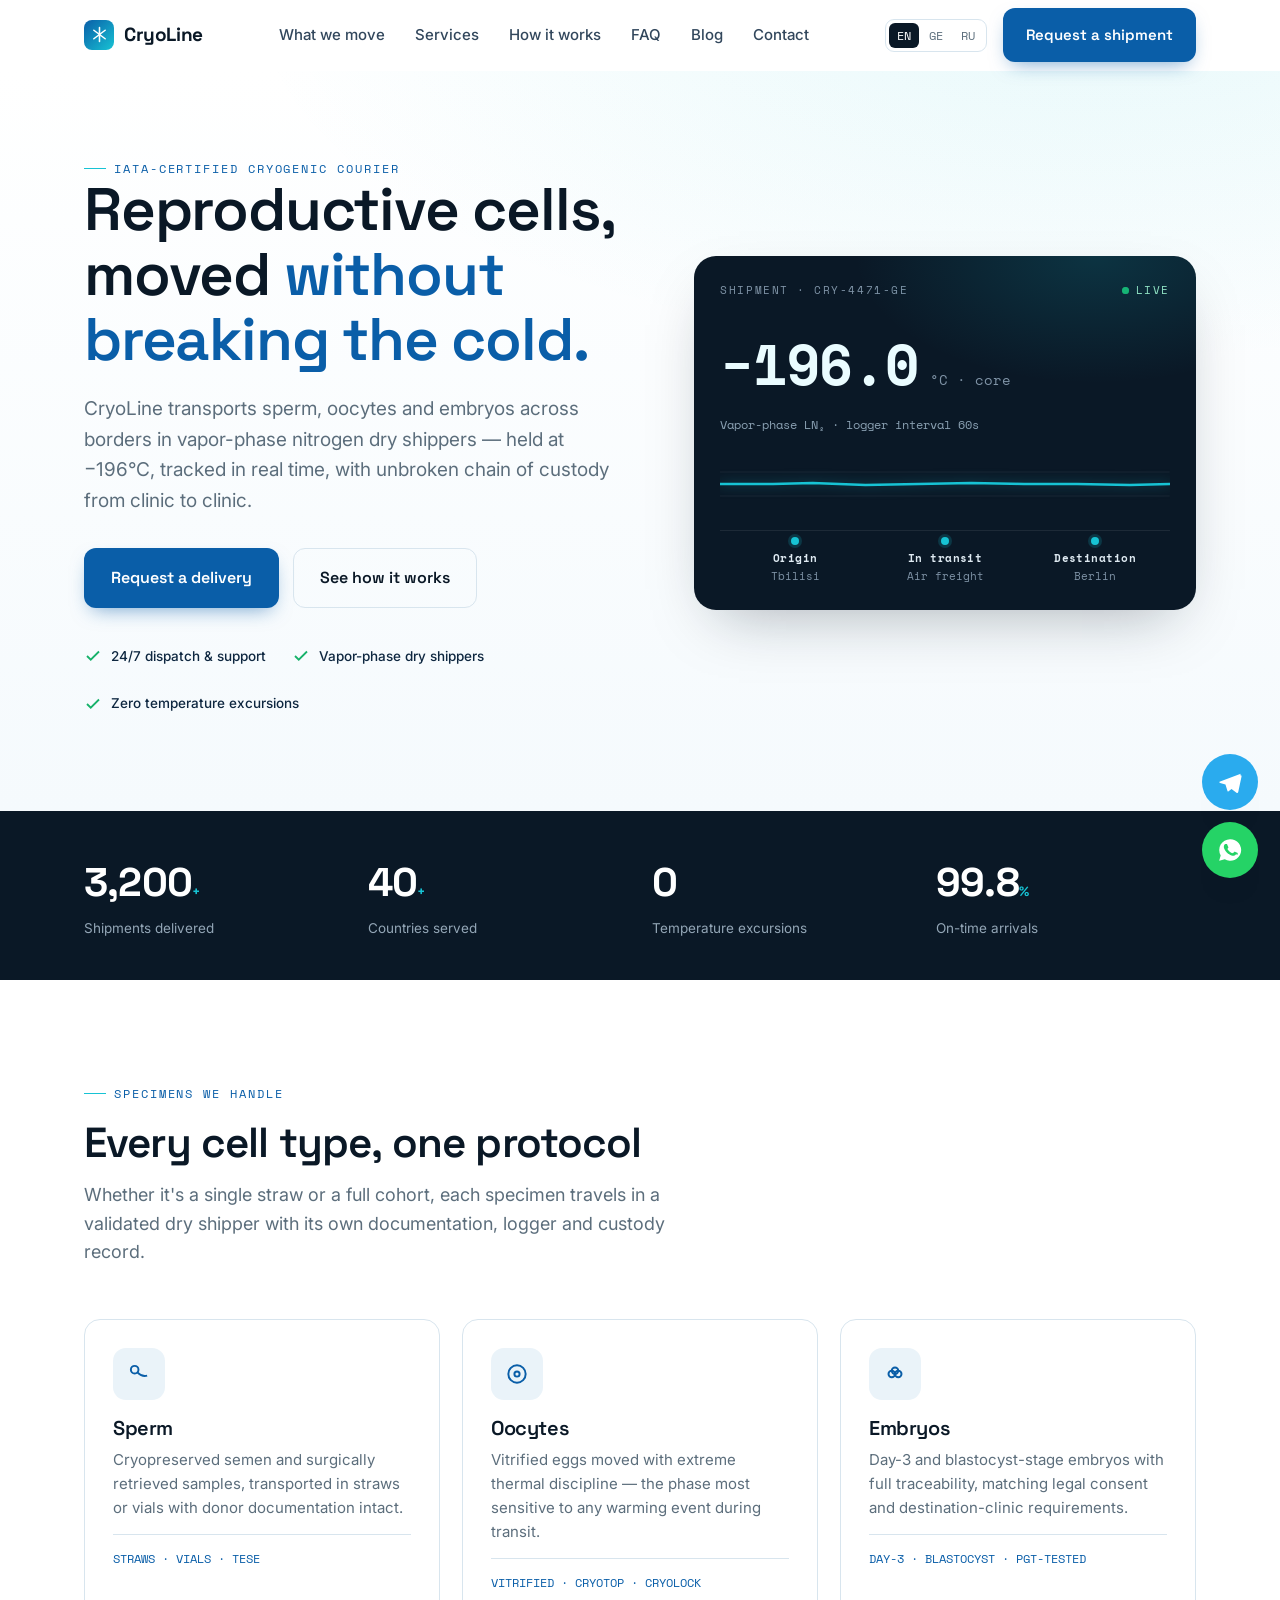
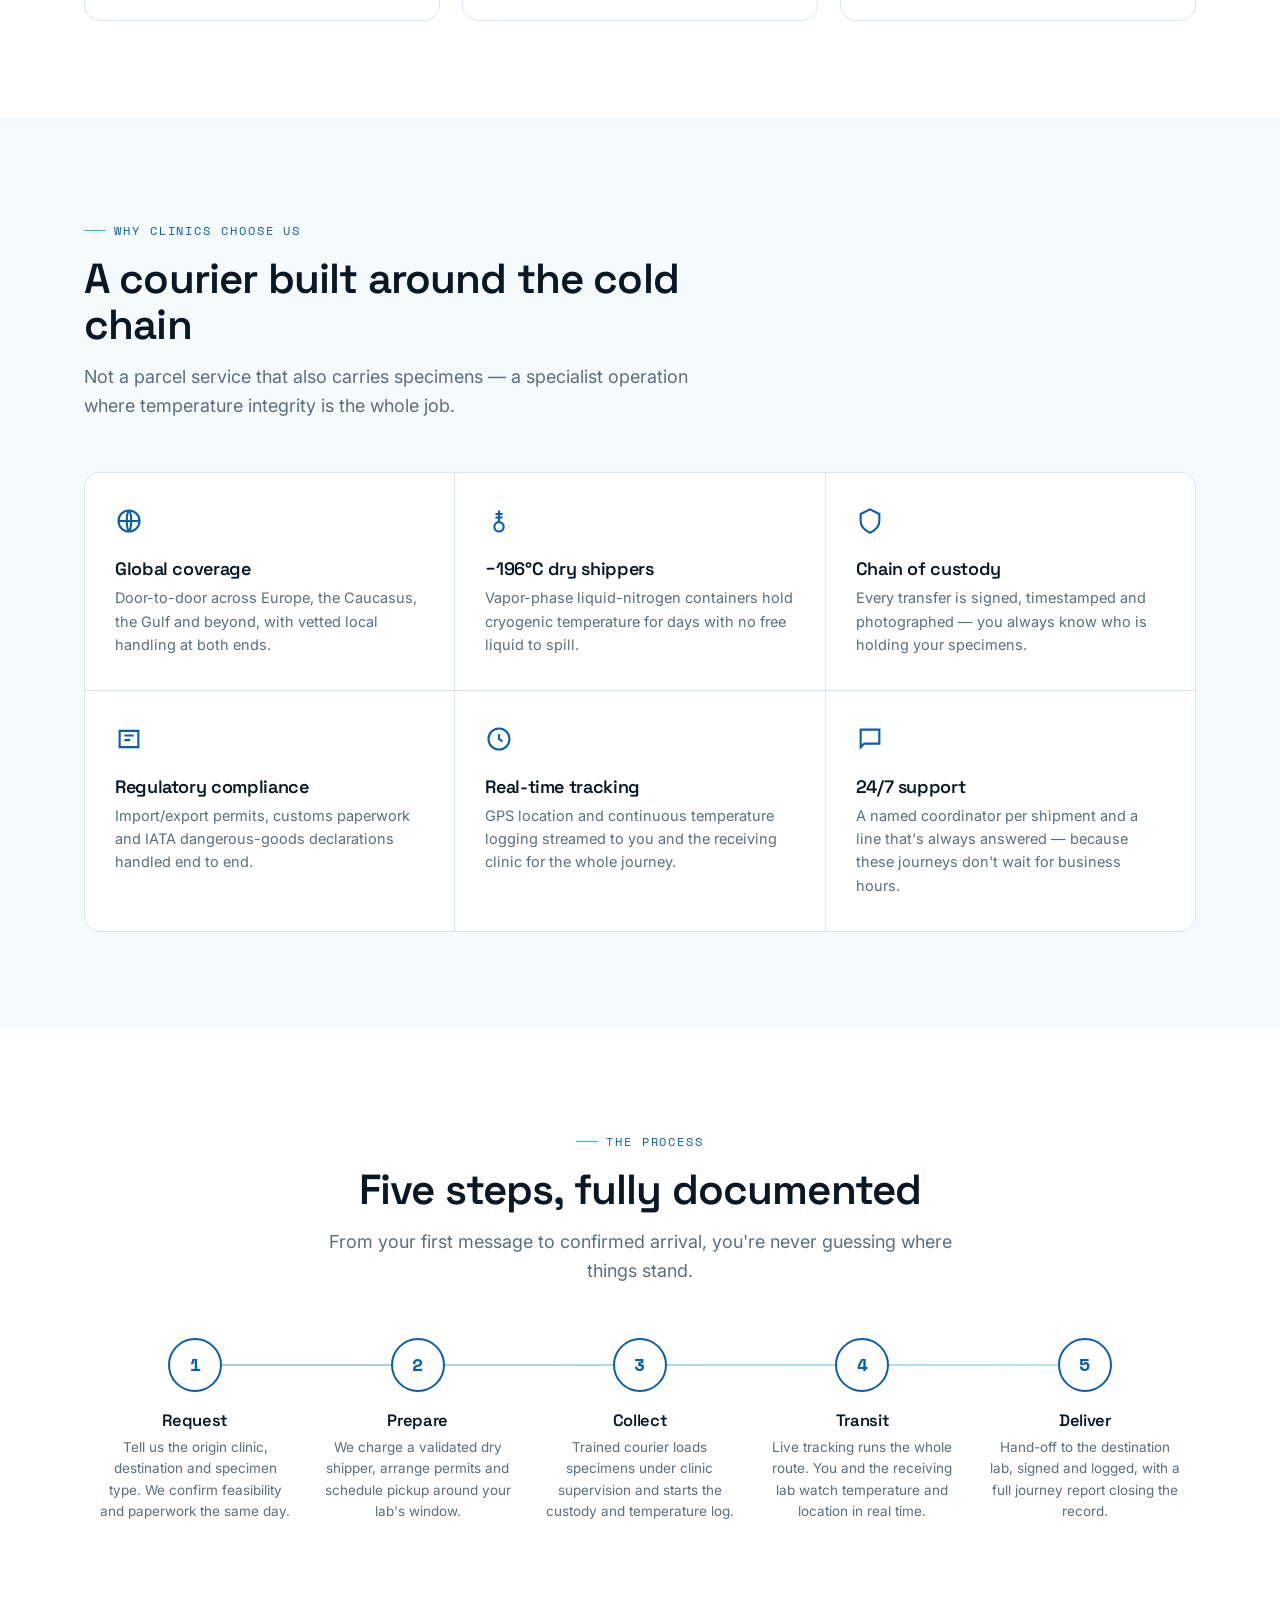
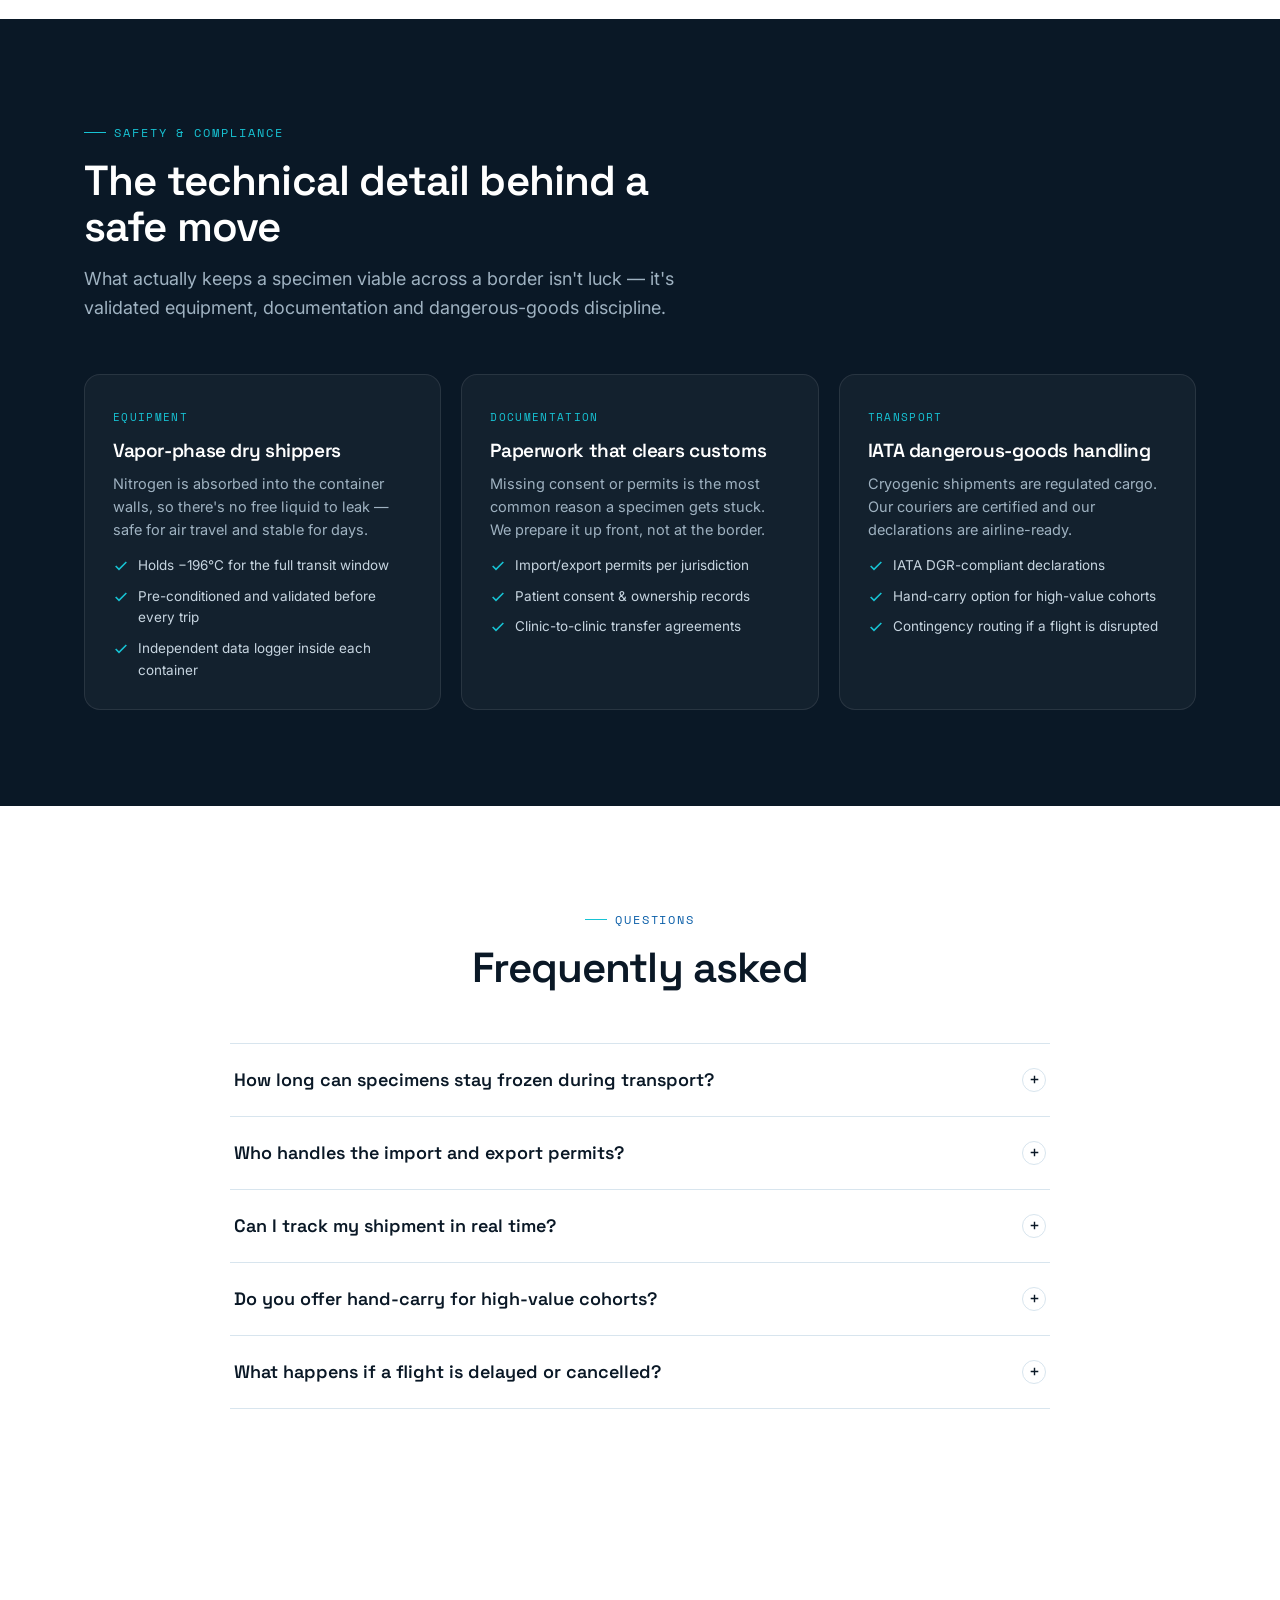
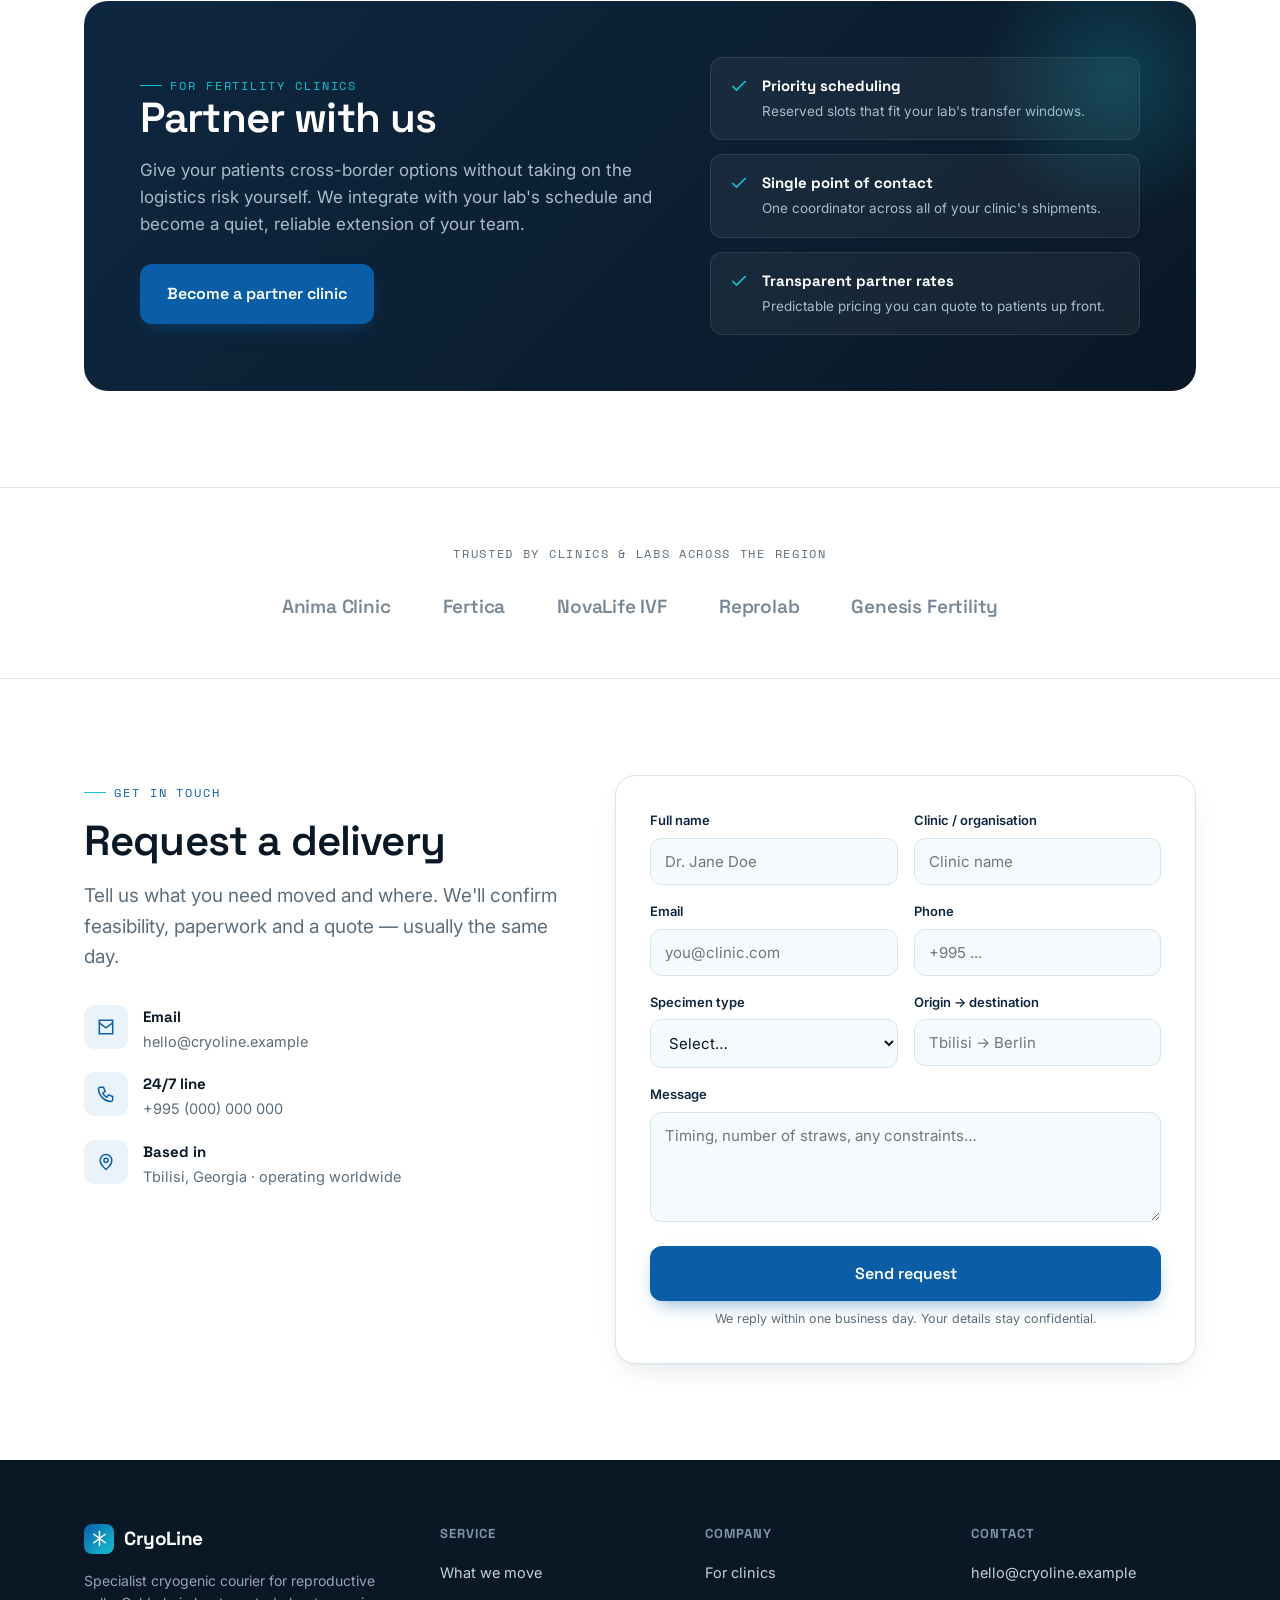
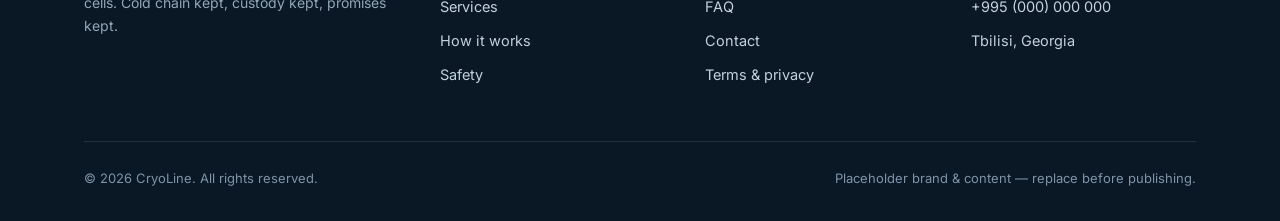
==== commit 045f224d: "Fix CSS warnings: webkit backdrop-filter, GPU-safe pulse animation, move inline styles, add button t" ====
--- a/index.html
+++ b/index.html
@@ -4,6 +4,7 @@
 <meta charset="UTF-8">
 <meta name="viewport" content="width=device-width, initial-scale=1.0">
 <title>CryoLine — Safe global transport of reproductive cells</title>
+<link rel="icon" type="image/svg+xml" href="favicon.svg">
 <meta name="description" content="Temperature-controlled, IATA-compliant courier for sperm, oocytes and embryos. −196°C dry shippers, full chain of custody, 24/7 support.">
 <link rel="preconnect" href="https://fonts.googleapis.com">
 <link rel="preconnect" href="https://fonts.gstatic.com" crossorigin>
@@ -29,10 +30,10 @@
     </nav>
     <div class="nav-right">
       <div class="lang">
-        <button class="on">EN</button><button>GE</button><button>RU</button>
+        <button type="button" class="on">EN</button><button type="button">GE</button><button type="button">RU</button>
       </div>
       <a href="#contact" class="btn btn-primary">Request a shipment</a>
-      <button class="burger" id="burger" aria-label="Menu"><span></span><span></span><span></span></button>
+      <button type="button" class="burger" id="burger" aria-label="Menu"><span></span><span></span><span></span></button>
     </div>
   </div>
 </header>
@@ -171,7 +172,7 @@
     <div class="shead center reveal">
       <span class="eyebrow">The process</span>
       <h2>Five steps, fully documented</h2>
-      <p style="margin-left:auto;margin-right:auto">From your first message to confirmed arrival, you're never guessing where things stand.</p>
+      <p>From your first message to confirmed arrival, you're never guessing where things stand.</p>
     </div>
     <div class="steps">
       <div class="step reveal"><div class="num">1</div><h3>Request</h3><p>Tell us the origin clinic, destination and specimen type. We confirm feasibility and paperwork the same day.</p></div>
@@ -235,23 +236,23 @@
     </div>
     <div class="faq-list">
       <div class="faq-item">
-        <button class="faq-q" aria-expanded="false">How long can specimens stay frozen during transport?<span class="chev"><svg viewBox="0 0 24 24" fill="none" stroke="currentColor" stroke-width="2.6"><path d="M12 5v14M5 12h14"/></svg></span></button>
+        <button type="button" class="faq-q" aria-expanded="false">How long can specimens stay frozen during transport?<span class="chev"><svg viewBox="0 0 24 24" fill="none" stroke="currentColor" stroke-width="2.6"><path d="M12 5v14M5 12h14"/></svg></span></button>
         <div class="faq-a"><p>Our validated dry shippers hold −196°C for several days of static hold time — far longer than any normal door-to-door route needs. Each container is charged and tested before dispatch, and a logger confirms the temperature never rose.</p></div>
       </div>
       <div class="faq-item">
-        <button class="faq-q" aria-expanded="false">Who handles the import and export permits?<span class="chev"><svg viewBox="0 0 24 24" fill="none" stroke="currentColor" stroke-width="2.6"><path d="M12 5v14M5 12h14"/></svg></span></button>
+        <button type="button" class="faq-q" aria-expanded="false">Who handles the import and export permits?<span class="chev"><svg viewBox="0 0 24 24" fill="none" stroke="currentColor" stroke-width="2.6"><path d="M12 5v14M5 12h14"/></svg></span></button>
         <div class="faq-a"><p>We do. Once you share the origin and destination clinics, we identify what each jurisdiction requires and prepare the permits, customs paperwork and IATA declarations. You supply patient consent and ownership documents; we assemble the rest.</p></div>
       </div>
       <div class="faq-item">
-        <button class="faq-q" aria-expanded="false">Can I track my shipment in real time?<span class="chev"><svg viewBox="0 0 24 24" fill="none" stroke="currentColor" stroke-width="2.6"><path d="M12 5v14M5 12h14"/></svg></span></button>
+        <button type="button" class="faq-q" aria-expanded="false">Can I track my shipment in real time?<span class="chev"><svg viewBox="0 0 24 24" fill="none" stroke="currentColor" stroke-width="2.6"><path d="M12 5v14M5 12h14"/></svg></span></button>
         <div class="faq-a"><p>Yes. Every shipment streams GPS location and continuous temperature data to you and the receiving clinic. You'll also get a named coordinator and a full journey report on delivery.</p></div>
       </div>
       <div class="faq-item">
-        <button class="faq-q" aria-expanded="false">Do you offer hand-carry for high-value cohorts?<span class="chev"><svg viewBox="0 0 24 24" fill="none" stroke="currentColor" stroke-width="2.6"><path d="M12 5v14M5 12h14"/></svg></span></button>
+        <button type="button" class="faq-q" aria-expanded="false">Do you offer hand-carry for high-value cohorts?<span class="chev"><svg viewBox="0 0 24 24" fill="none" stroke="currentColor" stroke-width="2.6"><path d="M12 5v14M5 12h14"/></svg></span></button>
         <div class="faq-a"><p>For irreplaceable specimens, a certified courier can accompany the shipper cabin-side for the entire journey, keeping it under direct supervision from pickup to hand-off.</p></div>
       </div>
       <div class="faq-item">
-        <button class="faq-q" aria-expanded="false">What happens if a flight is delayed or cancelled?<span class="chev"><svg viewBox="0 0 24 24" fill="none" stroke="currentColor" stroke-width="2.6"><path d="M12 5v14M5 12h14"/></svg></span></button>
+        <button type="button" class="faq-q" aria-expanded="false">What happens if a flight is delayed or cancelled?<span class="chev"><svg viewBox="0 0 24 24" fill="none" stroke="currentColor" stroke-width="2.6"><path d="M12 5v14M5 12h14"/></svg></span></button>
         <div class="faq-a"><p>The dry shipper's hold time gives a wide safety margin, and our coordinators actively re-route around disruptions. If needed, we recharge or swap the container before the hold window is at risk — you're informed at every step.</p></div>
       </div>
     </div>
@@ -263,10 +264,10 @@
   <div class="wrap">
     <div class="partner reveal">
       <div>
-        <span class="eyebrow" style="color:var(--cyan)">For fertility clinics</span>
+        <span class="eyebrow">For fertility clinics</span>
         <h2>Partner with us</h2>
         <p>Give your patients cross-border options without taking on the logistics risk yourself. We integrate with your lab's schedule and become a quiet, reliable extension of your team.</p>
-        <a href="#contact" class="btn btn-primary btn-lg" style="margin-top:26px">Become a partner clinic</a>
+        <a href="#contact" class="btn btn-primary btn-lg">Become a partner clinic</a>
       </div>
       <div class="partner-list">
         <div class="pl"><svg viewBox="0 0 24 24" fill="none" stroke="currentColor" stroke-width="2"><path d="M20 6 9 17l-5-5"/></svg><div><b>Priority scheduling</b><span>Reserved slots that fit your lab's transfer windows.</span></div></div>
@@ -317,7 +318,7 @@
         <div class="field"><label for="route">Origin → destination</label><input id="route" name="route" type="text" placeholder="Tbilisi → Berlin"></div>
       </div>
       <div class="field"><label for="msg">Message</label><textarea id="msg" name="msg" placeholder="Timing, number of straws, any constraints…"></textarea></div>
-      <button type="submit" class="btn btn-primary btn-lg" style="width:100%;justify-content:center">Send request</button>
+      <button type="submit" class="btn btn-primary btn-lg btn-block">Send request</button>
       <p class="form-note">We reply within one business day. Your details stay confidential.</p>
       <div class="form-ok" id="formOk">Thanks — your request is in. We'll be in touch within one business day.</div>
     </form>
@@ -354,8 +355,8 @@
 
 <!-- FLOAT CHAT -->
 <div class="float-chat">
-  <button class="fc-btn fc-tg" aria-label="Chat on Telegram"><svg viewBox="0 0 24 24" fill="currentColor"><path d="M21.9 4.3 2.9 11.6c-1.1.4-1.1 1 0 1.3l4.9 1.5 1.9 5.9c.2.6.5.7 1 .3l2.7-2.1 4.6 3.4c.8.4 1.4.2 1.6-.7l3-14c.3-1.1-.4-1.6-1.2-1.2z"/></svg></button>
-  <button class="fc-btn fc-wa" aria-label="Chat on WhatsApp"><svg viewBox="0 0 24 24" fill="currentColor"><path d="M12 2a10 10 0 0 0-8.6 15L2 22l5.2-1.4A10 10 0 1 0 12 2zm5.5 14c-.2.6-1.3 1.2-1.8 1.2-.5.1-1 .2-3.4-.7-2.9-1.2-4.7-4.1-4.8-4.3-.2-.2-1.2-1.6-1.2-3s.7-2.1 1-2.4c.3-.3.6-.3.8-.3h.6c.2 0 .5-.1.7.5l1 2.3c.1.2.1.4 0 .6l-.5.6c-.2.2-.3.4-.1.7.2.3.9 1.5 2 2.4 1.4 1.2 2.5 1.3 2.8 1.3.2 0 .4-.1.6-.3l.7-.9c.2-.2.4-.2.6-.1l2.2 1c.2.1.4.2.4.3.1.2.1.9-.1 1.5z"/></svg></button>
+  <button type="button" class="fc-btn fc-tg" aria-label="Chat on Telegram"><svg viewBox="0 0 24 24" fill="currentColor"><path d="M21.9 4.3 2.9 11.6c-1.1.4-1.1 1 0 1.3l4.9 1.5 1.9 5.9c.2.6.5.7 1 .3l2.7-2.1 4.6 3.4c.8.4 1.4.2 1.6-.7l3-14c.3-1.1-.4-1.6-1.2-1.2z"/></svg></button>
+  <button type="button" class="fc-btn fc-wa" aria-label="Chat on WhatsApp"><svg viewBox="0 0 24 24" fill="currentColor"><path d="M12 2a10 10 0 0 0-8.6 15L2 22l5.2-1.4A10 10 0 1 0 12 2zm5.5 14c-.2.6-1.3 1.2-1.8 1.2-.5.1-1 .2-3.4-.7-2.9-1.2-4.7-4.1-4.8-4.3-.2-.2-1.2-1.6-1.2-3s.7-2.1 1-2.4c.3-.3.6-.3.8-.3h.6c.2 0 .5-.1.7.5l1 2.3c.1.2.1.4 0 .6l-.5.6c-.2.2-.3.4-.1.7.2.3.9 1.5 2 2.4 1.4 1.2 2.5 1.3 2.8 1.3.2 0 .4-.1.6-.3l.7-.9c.2-.2.4-.2.6-.1l2.2 1c.2.1.4.2.4.3.1.2.1.9-.1 1.5z"/></svg></button>
 </div>
 
 <script src="script.js"></script>
--- a/style.css
+++ b/style.css
@@ -40,7 +40,7 @@
 .btn-lg{padding:16px 26px;font-size:16px}
 
 /* NAV */
-header.nav{position:sticky;top:0;z-index:50;background:rgba(255,255,255,.72);backdrop-filter:blur(14px);border-bottom:1px solid transparent;transition:border-color .3s,box-shadow .3s}
+header.nav{position:sticky;top:0;z-index:50;background:rgba(255,255,255,.72);-webkit-backdrop-filter:blur(14px);backdrop-filter:blur(14px);border-bottom:1px solid transparent;transition:border-color .3s,box-shadow .3s}
 header.nav.scrolled{border-color:var(--line);box-shadow:0 6px 24px -18px rgba(10,24,38,.4)}
 .nav-inner{display:flex;align-items:center;justify-content:space-between;height:70px}
 .logo{display:flex;align-items:center;gap:10px;font-family:var(--disp);font-weight:700;font-size:19px;letter-spacing:-.02em}
@@ -74,8 +74,9 @@
 .instrument::after{content:"";position:absolute;inset:0;background:radial-gradient(80% 60% at 80% 0%,rgba(23,195,212,.16),transparent 60%);pointer-events:none}
 .inst-top{display:flex;justify-content:space-between;align-items:center;font-family:var(--mono);font-size:11px;letter-spacing:.14em;color:#7f93a6;text-transform:uppercase}
 .pill-live{display:inline-flex;align-items:center;gap:7px;color:#9fe9c4}
-.dot{width:7px;height:7px;border-radius:50%;background:var(--green);box-shadow:0 0 0 0 rgba(23,178,106,.6);animation:pulse 2s infinite}
-@keyframes pulse{0%{box-shadow:0 0 0 0 rgba(23,178,106,.55)}70%{box-shadow:0 0 0 9px rgba(23,178,106,0)}100%{box-shadow:0 0 0 0 rgba(23,178,106,0)}}
+.dot{width:7px;height:7px;border-radius:50%;background:var(--green);position:relative}
+.dot::after{content:"";position:absolute;top:50%;left:50%;width:7px;height:7px;margin:-3.5px 0 0 -3.5px;border-radius:50%;background:rgba(23,178,106,.6);animation:pulse 2s infinite}
+@keyframes pulse{0%{transform:scale(1);opacity:.6}70%{transform:scale(3.5);opacity:0}100%{transform:scale(3.5);opacity:0}}
 .readout{margin:20px 0 6px;display:flex;align-items:baseline;gap:12px}
 .readout .temp{font-family:var(--mono);font-weight:700;font-size:clamp(38px,7vw,56px);letter-spacing:-.02em;color:#eafcff}
 .readout .unit{font-family:var(--mono);color:#7f93a6;font-size:14px}
@@ -102,6 +103,7 @@
 .shead h2{margin-top:16px}
 .shead p{margin-top:16px;color:var(--muted);font-size:18px}
 .center{margin-left:auto;margin-right:auto;text-align:center}
+.shead.center p{margin-left:auto;margin-right:auto}
 
 /* WHAT WE MOVE */
 .move-grid{display:grid;grid-template-columns:repeat(3,1fr);gap:22px}
@@ -161,6 +163,8 @@
 .partner{background:linear-gradient(135deg,var(--navy),var(--ink));color:#fff;border-radius:24px;padding:56px;display:grid;grid-template-columns:1.1fr .9fr;gap:44px;align-items:center;position:relative;overflow:hidden}
 .partner::before{content:"";position:absolute;right:-60px;top:-60px;width:280px;height:280px;border-radius:50%;background:radial-gradient(circle,rgba(23,195,212,.22),transparent 70%)}
 .partner h2{color:#fff}
+.partner .eyebrow{color:var(--cyan)}
+.partner .btn-primary{margin-top:26px}
 .partner p{color:#a9bccb;margin-top:16px;font-size:17px}
 .partner-list{display:grid;gap:14px}
 .partner-list .pl{display:flex;gap:13px;align-items:flex-start;background:rgba(255,255,255,.05);border:1px solid rgba(255,255,255,.09);border-radius:12px;padding:16px 18px}
@@ -191,6 +195,7 @@
 .field input,.field select,.field textarea{width:100%;font-family:var(--sans);font-size:15px;padding:13px 14px;border:1px solid var(--line);border-radius:11px;background:var(--ice-2);color:var(--ink);transition:border-color .2s,box-shadow .2s}
 .field input:focus,.field select:focus,.field textarea:focus{outline:none;border-color:var(--blue);box-shadow:0 0 0 3px rgba(10,94,168,.12);background:#fff}
 .field textarea{resize:vertical;min-height:110px}
+.btn-block{width:100%;justify-content:center}
 .form-note{font-size:12.5px;color:var(--muted);margin-top:8px;text-align:center}
 .form-ok{display:none;text-align:center;padding:16px;background:rgba(23,178,106,.08);border:1px solid rgba(23,178,106,.3);border-radius:12px;color:#0f7a48;font-weight:500;font-size:14.5px;margin-top:8px}
 
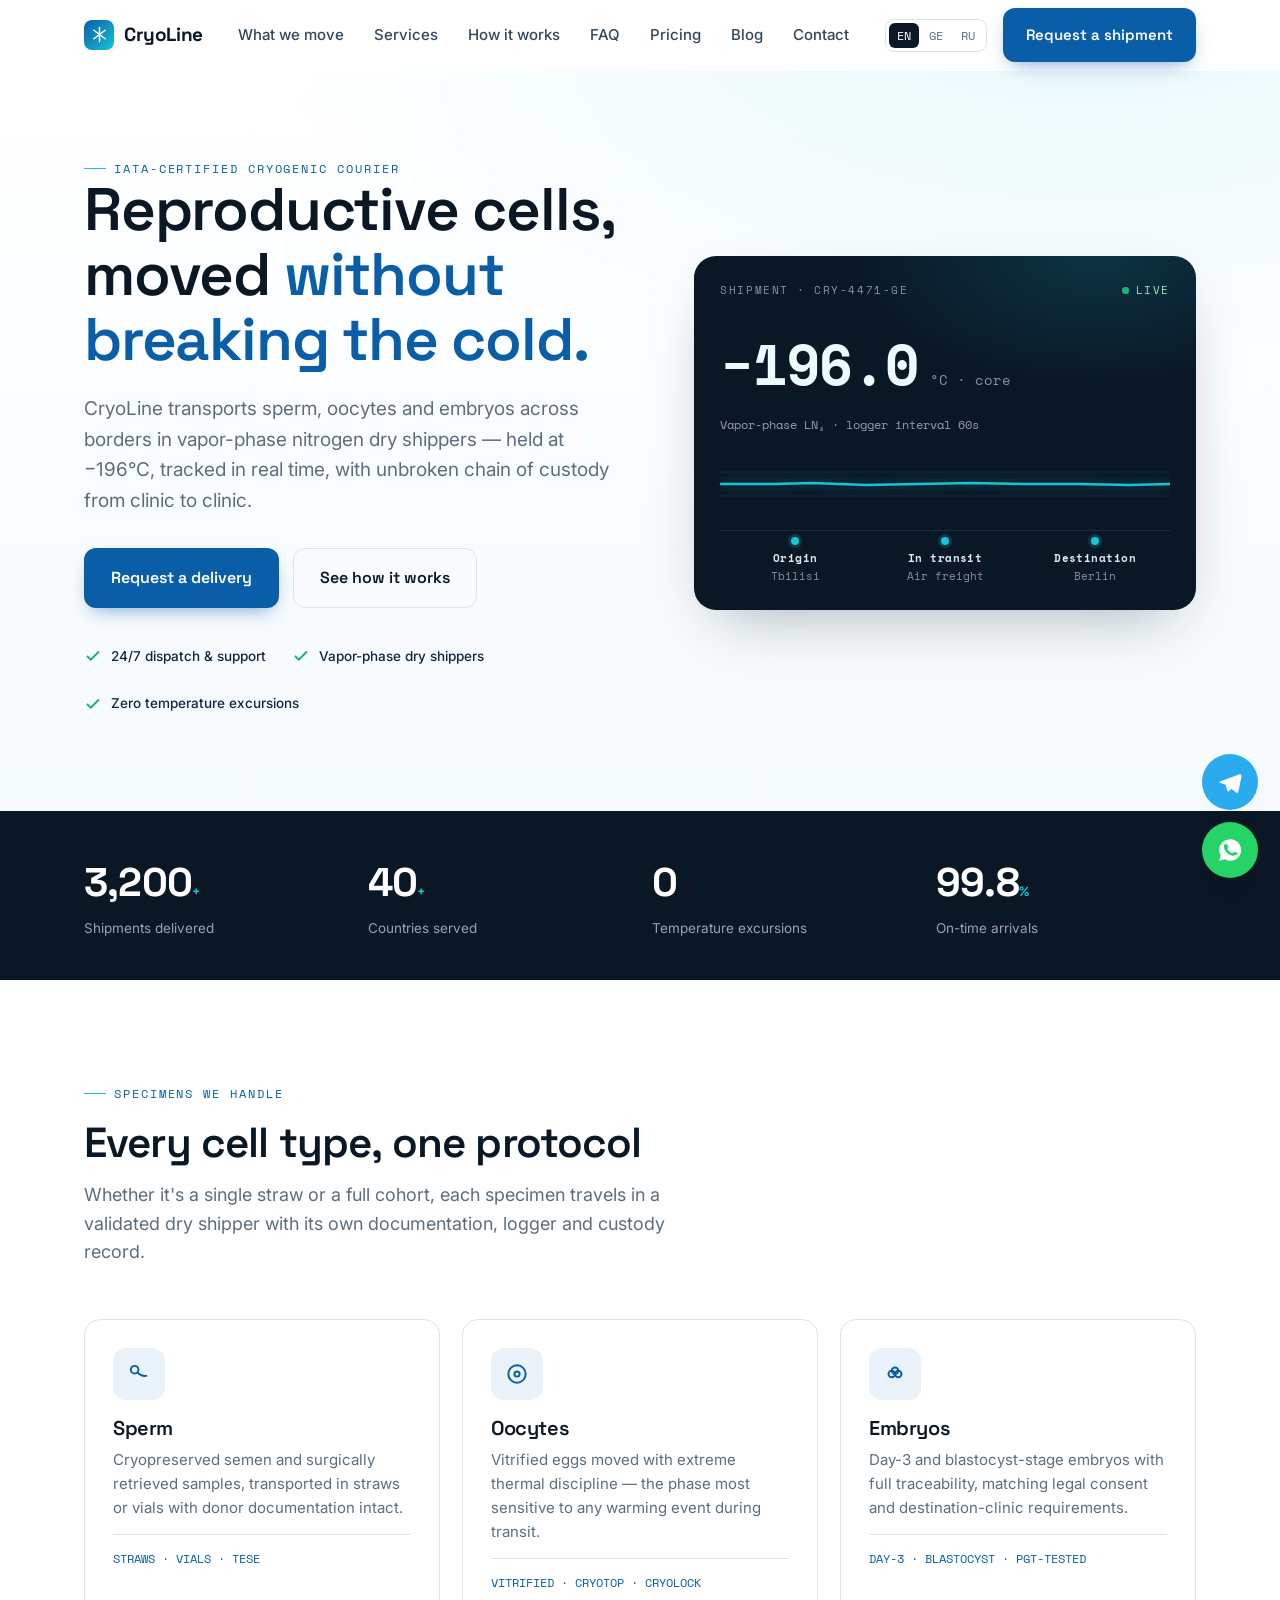
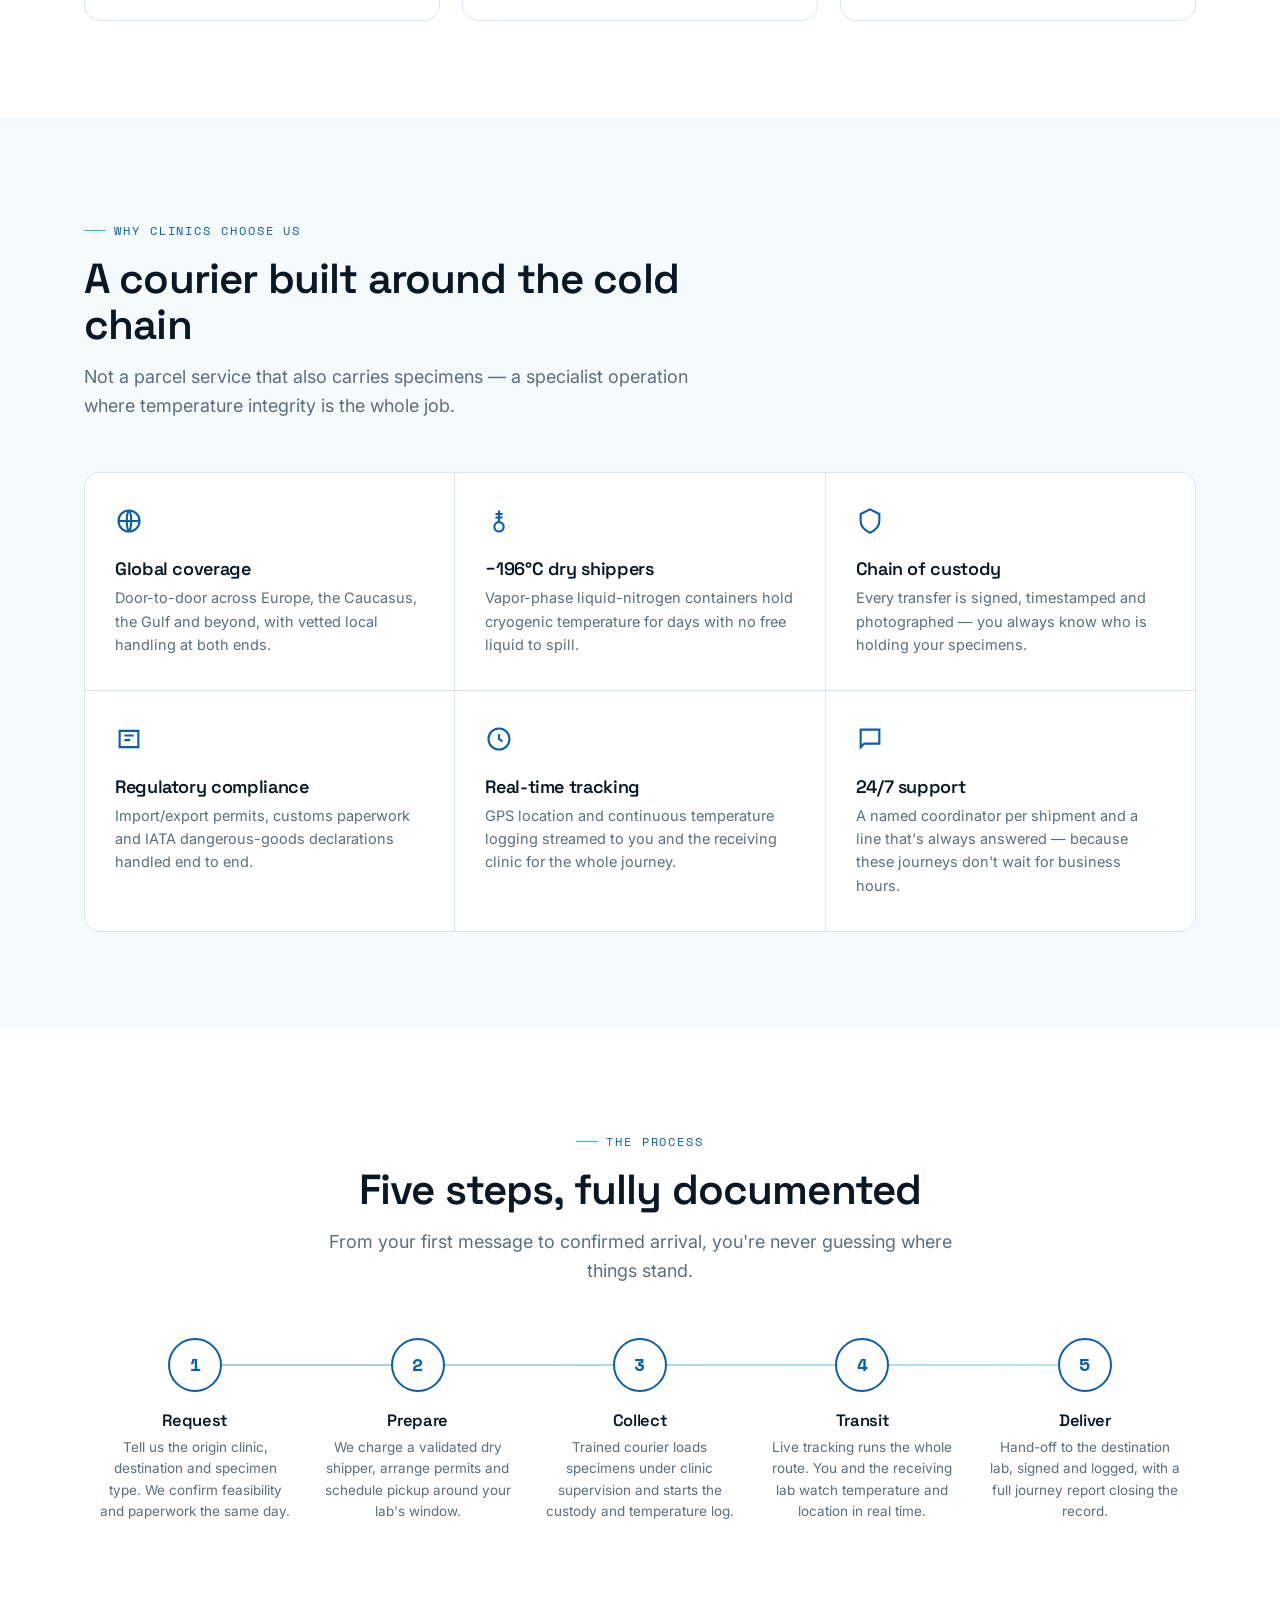
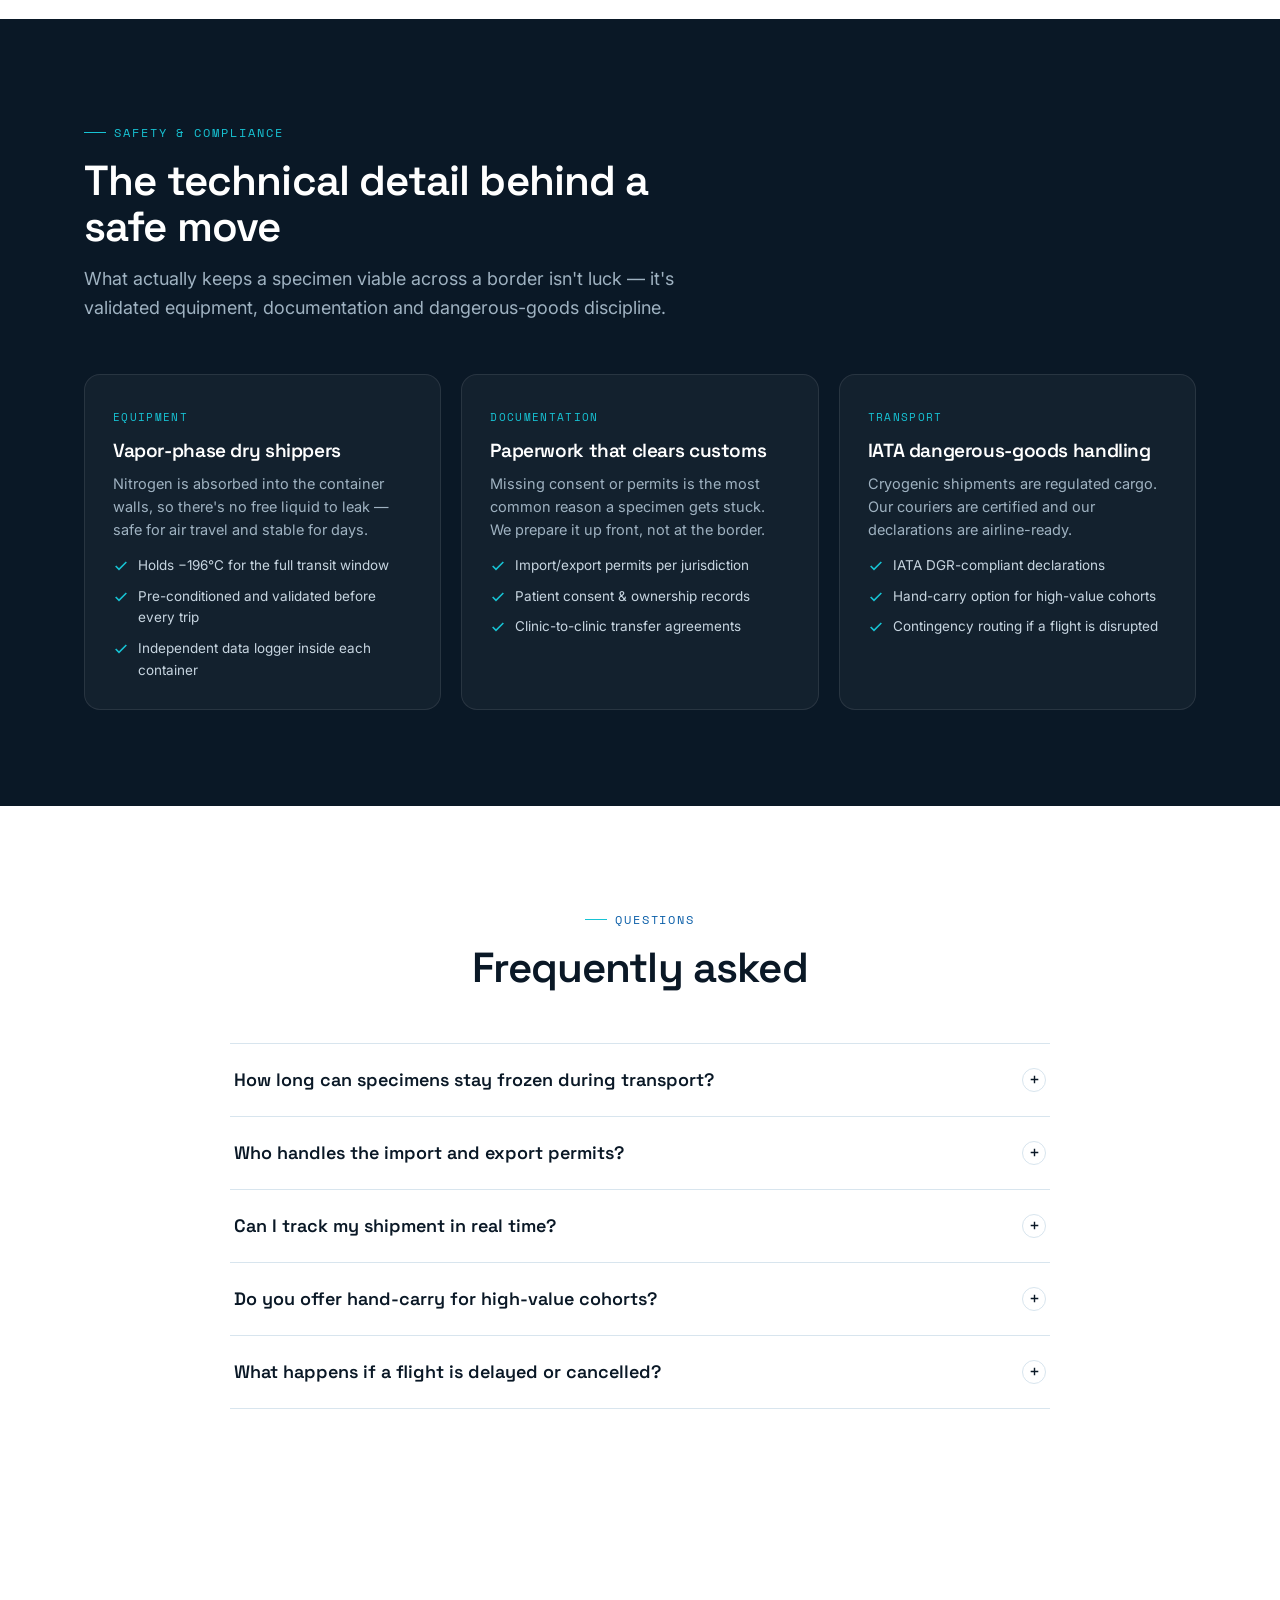
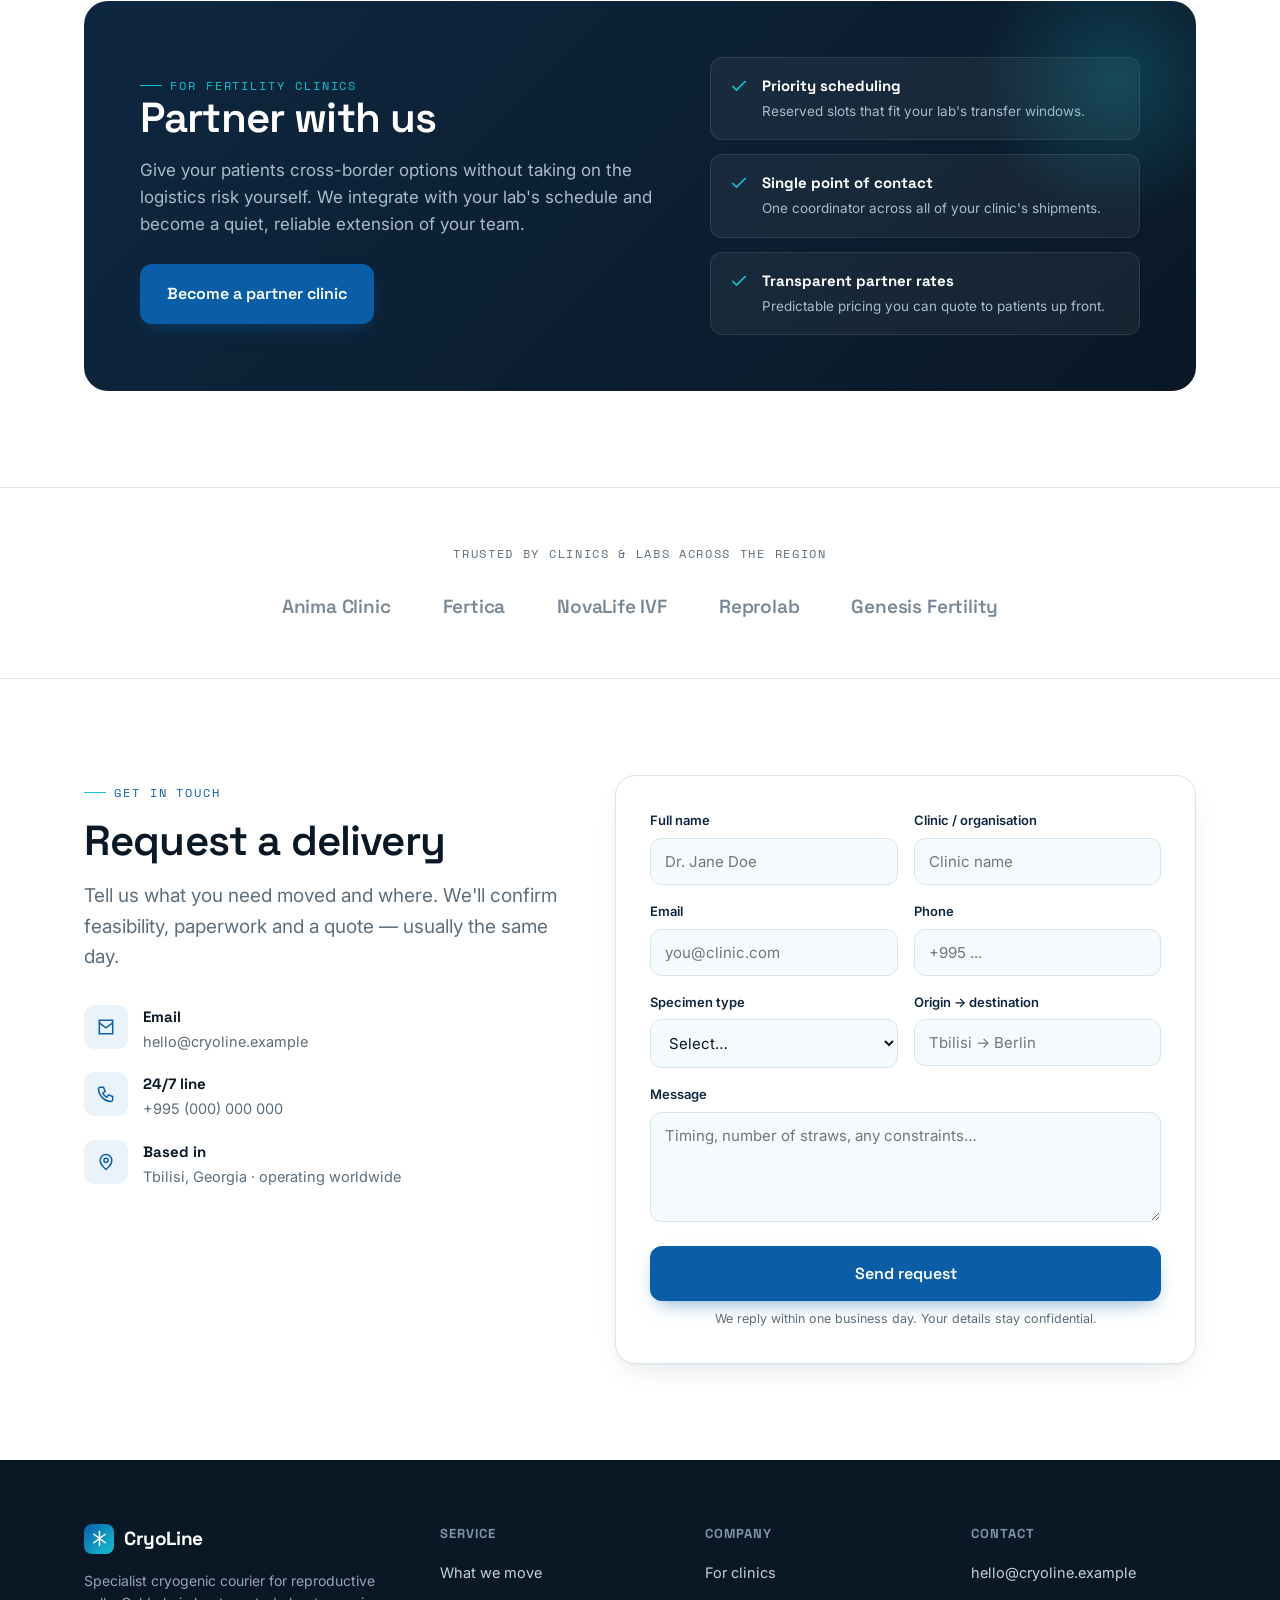
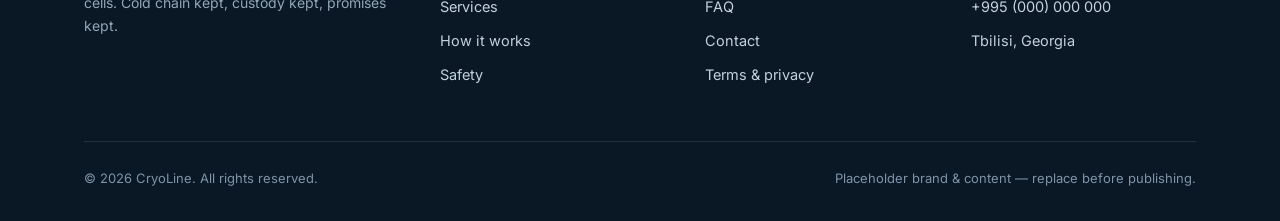
==== commit 099ea025: "Add Pricing and Payment pages; add Pricing to nav across all pages" ====
--- a/index.html
+++ b/index.html
@@ -25,6 +25,7 @@
       <a href="#services">Services</a>
       <a href="#how">How it works</a>
       <a href="#faq">FAQ</a>
+      <a href="pricing.html">Pricing</a>
       <a href="blog.html">Blog</a>
       <a href="#contact">Contact</a>
     </nav>
@@ -355,8 +356,8 @@
 
 <!-- FLOAT CHAT -->
 <div class="float-chat">
-  <button type="button" class="fc-btn fc-tg" aria-label="Chat on Telegram"><svg viewBox="0 0 24 24" fill="currentColor"><path d="M21.9 4.3 2.9 11.6c-1.1.4-1.1 1 0 1.3l4.9 1.5 1.9 5.9c.2.6.5.7 1 .3l2.7-2.1 4.6 3.4c.8.4 1.4.2 1.6-.7l3-14c.3-1.1-.4-1.6-1.2-1.2z"/></svg></button>
-  <button type="button" class="fc-btn fc-wa" aria-label="Chat on WhatsApp"><svg viewBox="0 0 24 24" fill="currentColor"><path d="M12 2a10 10 0 0 0-8.6 15L2 22l5.2-1.4A10 10 0 1 0 12 2zm5.5 14c-.2.6-1.3 1.2-1.8 1.2-.5.1-1 .2-3.4-.7-2.9-1.2-4.7-4.1-4.8-4.3-.2-.2-1.2-1.6-1.2-3s.7-2.1 1-2.4c.3-.3.6-.3.8-.3h.6c.2 0 .5-.1.7.5l1 2.3c.1.2.1.4 0 .6l-.5.6c-.2.2-.3.4-.1.7.2.3.9 1.5 2 2.4 1.4 1.2 2.5 1.3 2.8 1.3.2 0 .4-.1.6-.3l.7-.9c.2-.2.4-.2.6-.1l2.2 1c.2.1.4.2.4.3.1.2.1.9-.1 1.5z"/></svg></button>
+  <a href="https://t.me/Glmm1984" target="_blank" rel="noopener" class="fc-btn fc-tg" aria-label="Chat on Telegram"><svg viewBox="0 0 24 24" fill="currentColor"><path d="M21.9 4.3 2.9 11.6c-1.1.4-1.1 1 0 1.3l4.9 1.5 1.9 5.9c.2.6.5.7 1 .3l2.7-2.1 4.6 3.4c.8.4 1.4.2 1.6-.7l3-14c.3-1.1-.4-1.6-1.2-1.2z"/></svg></a>
+  <a href="https://wa.me/995599372600" target="_blank" rel="noopener" class="fc-btn fc-wa" aria-label="Chat on WhatsApp"><svg viewBox="0 0 24 24" fill="currentColor"><path d="M12 2a10 10 0 0 0-8.6 15L2 22l5.2-1.4A10 10 0 1 0 12 2zm5.5 14c-.2.6-1.3 1.2-1.8 1.2-.5.1-1 .2-3.4-.7-2.9-1.2-4.7-4.1-4.8-4.3-.2-.2-1.2-1.6-1.2-3s.7-2.1 1-2.4c.3-.3.6-.3.8-.3h.6c.2 0 .5-.1.7.5l1 2.3c.1.2.1.4 0 .6l-.5.6c-.2.2-.3.4-.1.7.2.3.9 1.5 2 2.4 1.4 1.2 2.5 1.3 2.8 1.3.2 0 .4-.1.6-.3l.7-.9c.2-.2.4-.2.6-.1l2.2 1c.2.1.4.2.4.3.1.2.1.9-.1 1.5z"/></svg></a>
 </div>
 
 <script src="script.js"></script>
